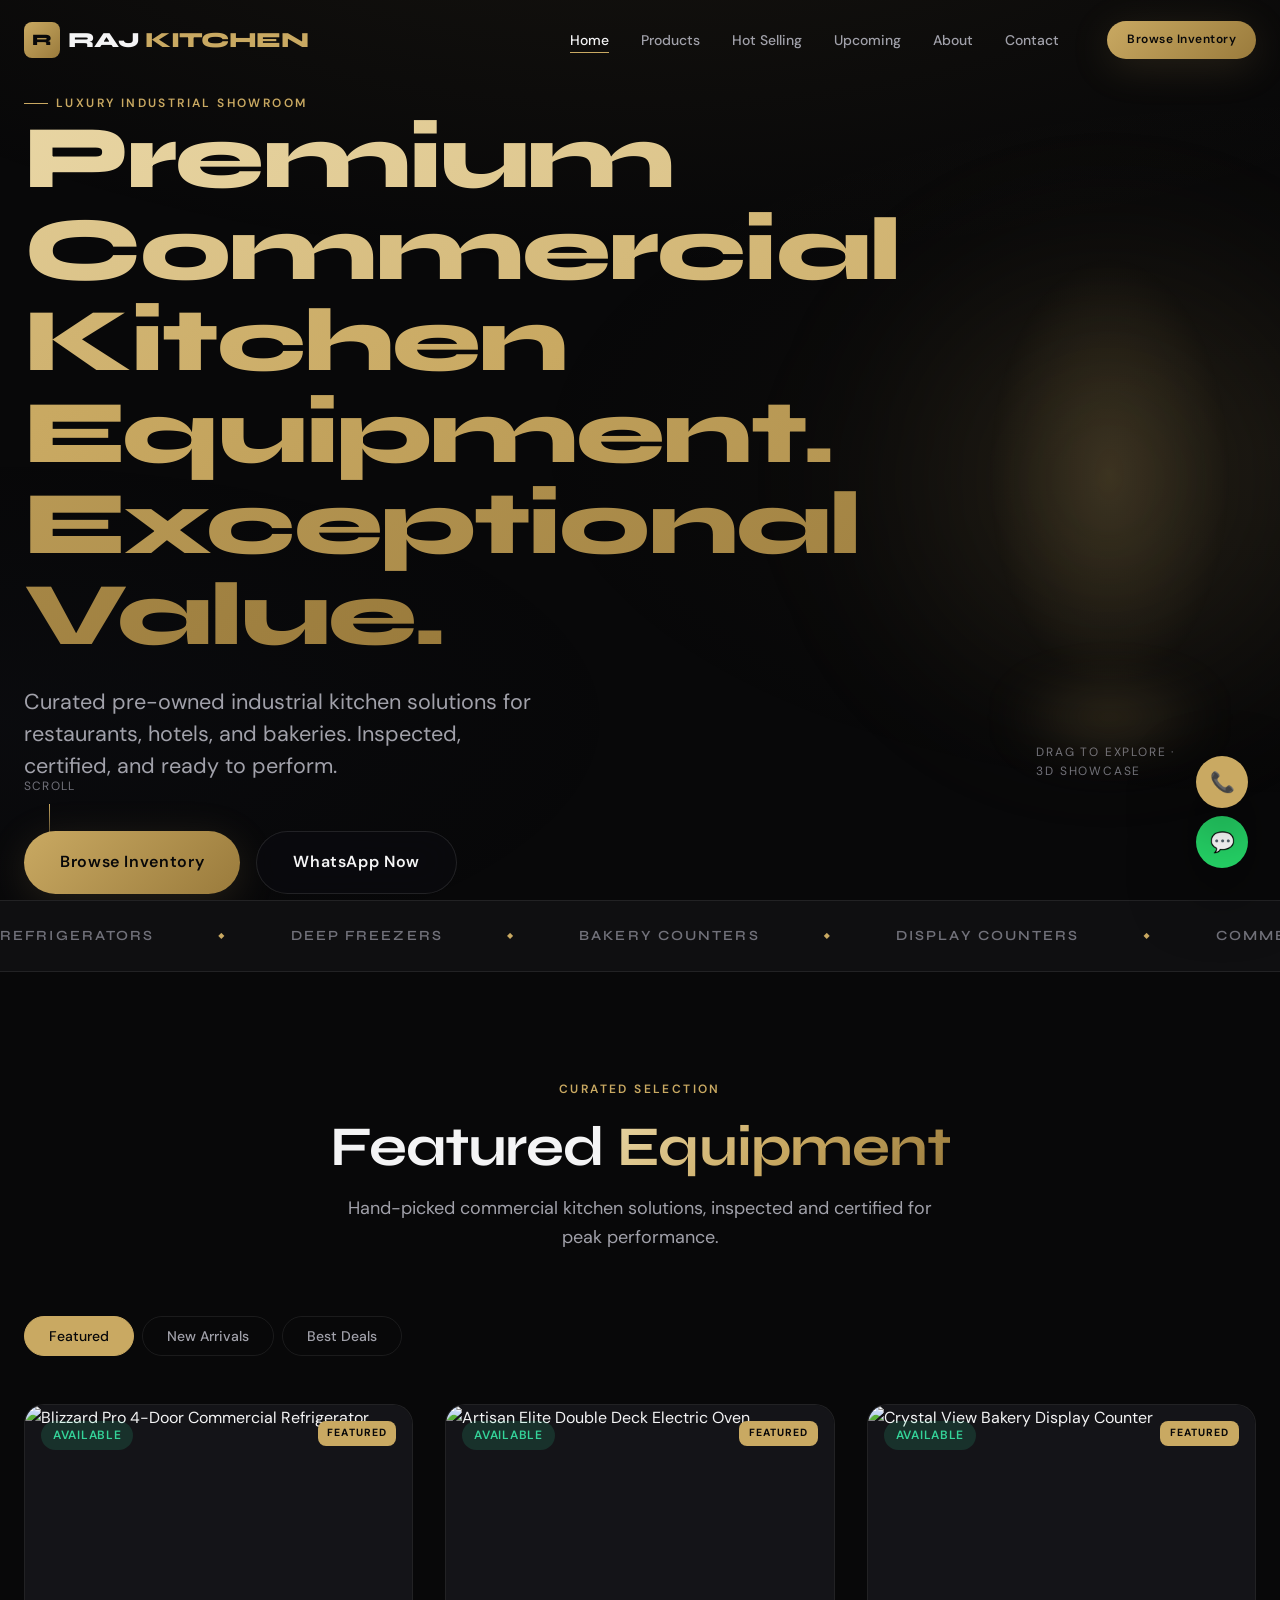
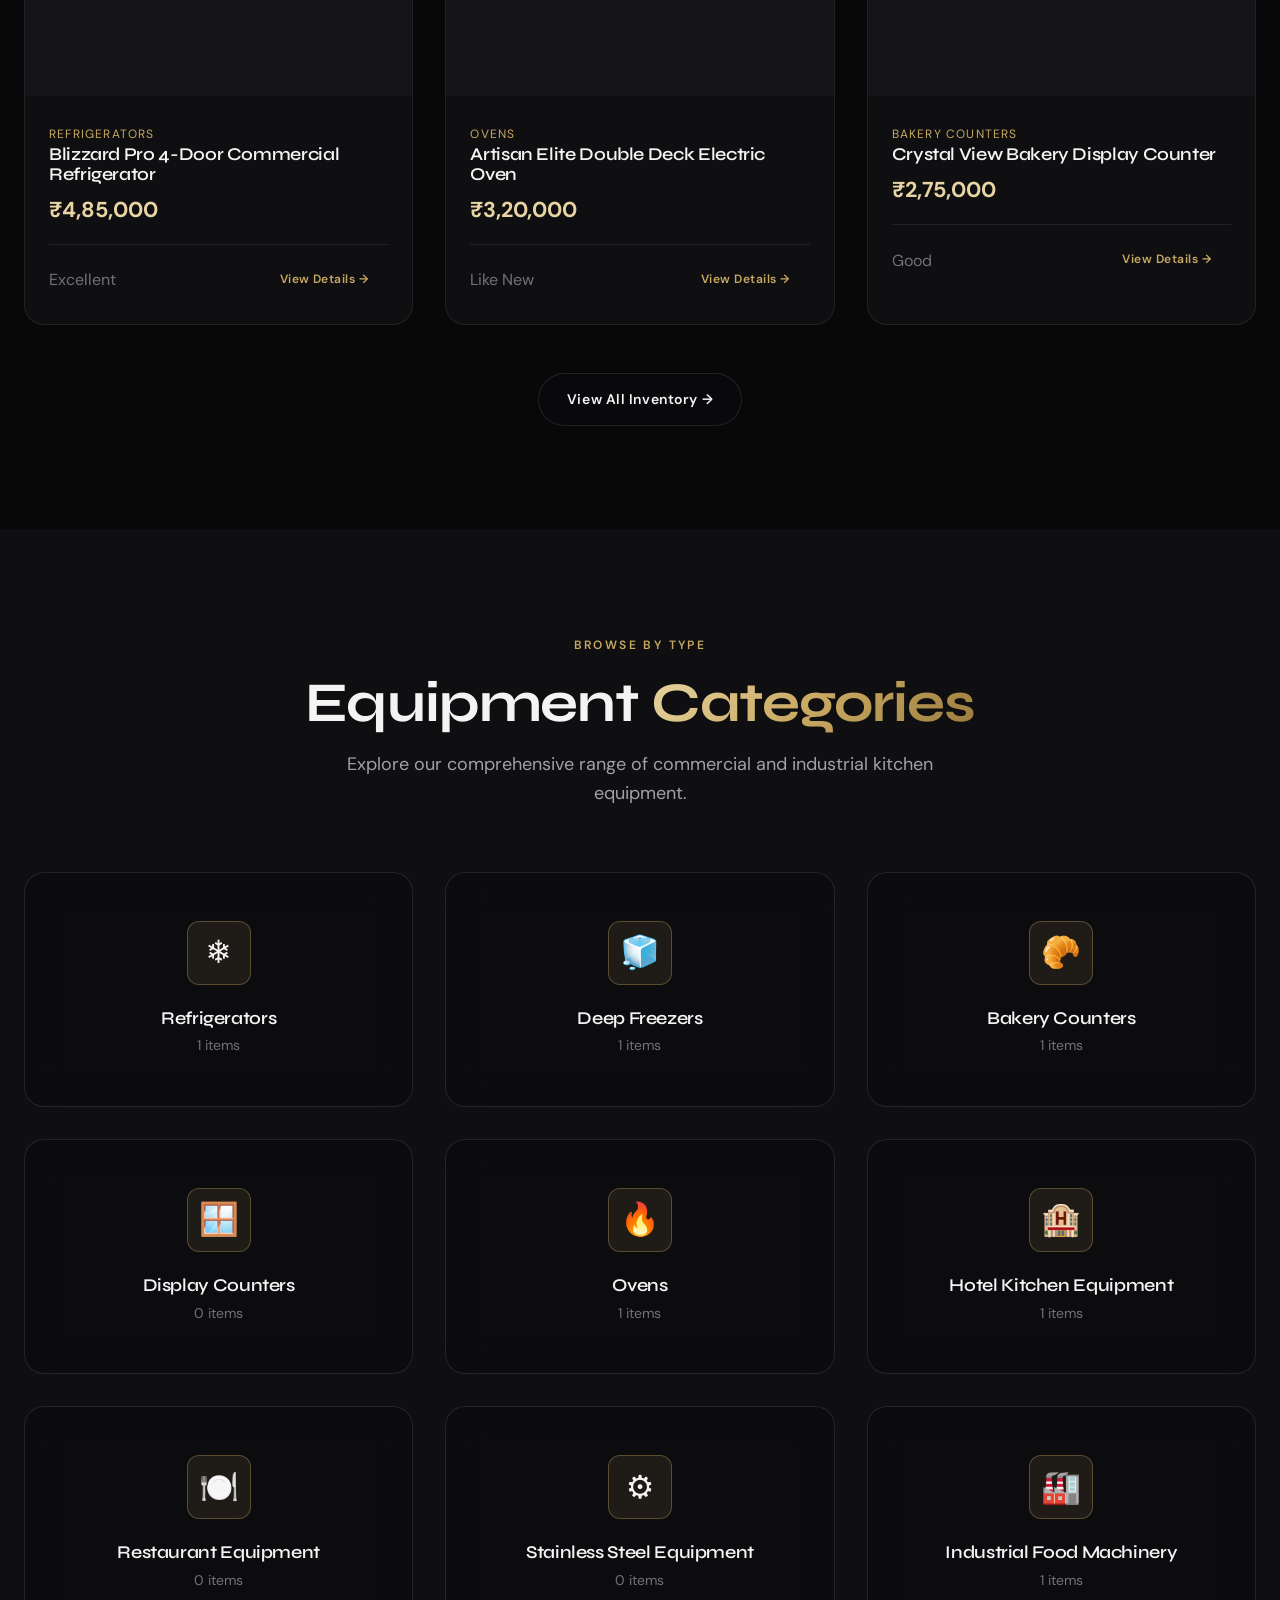
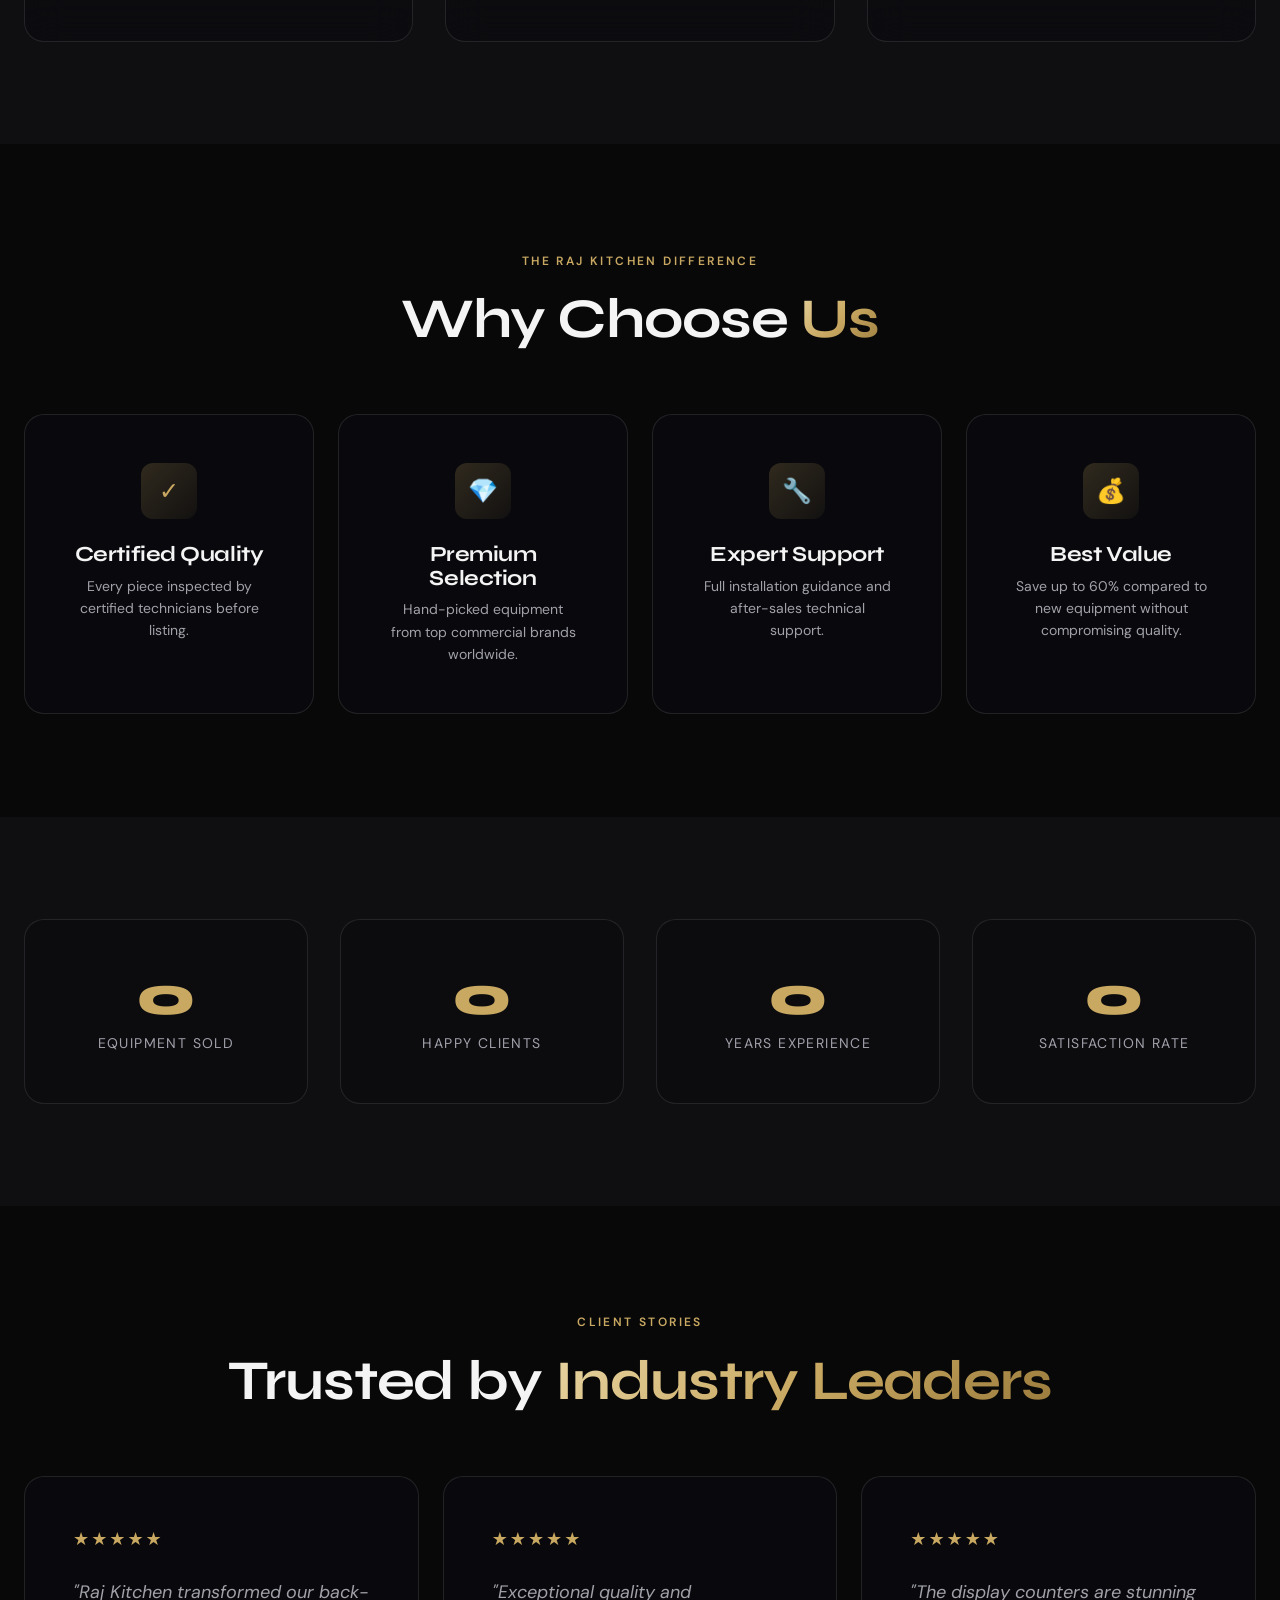
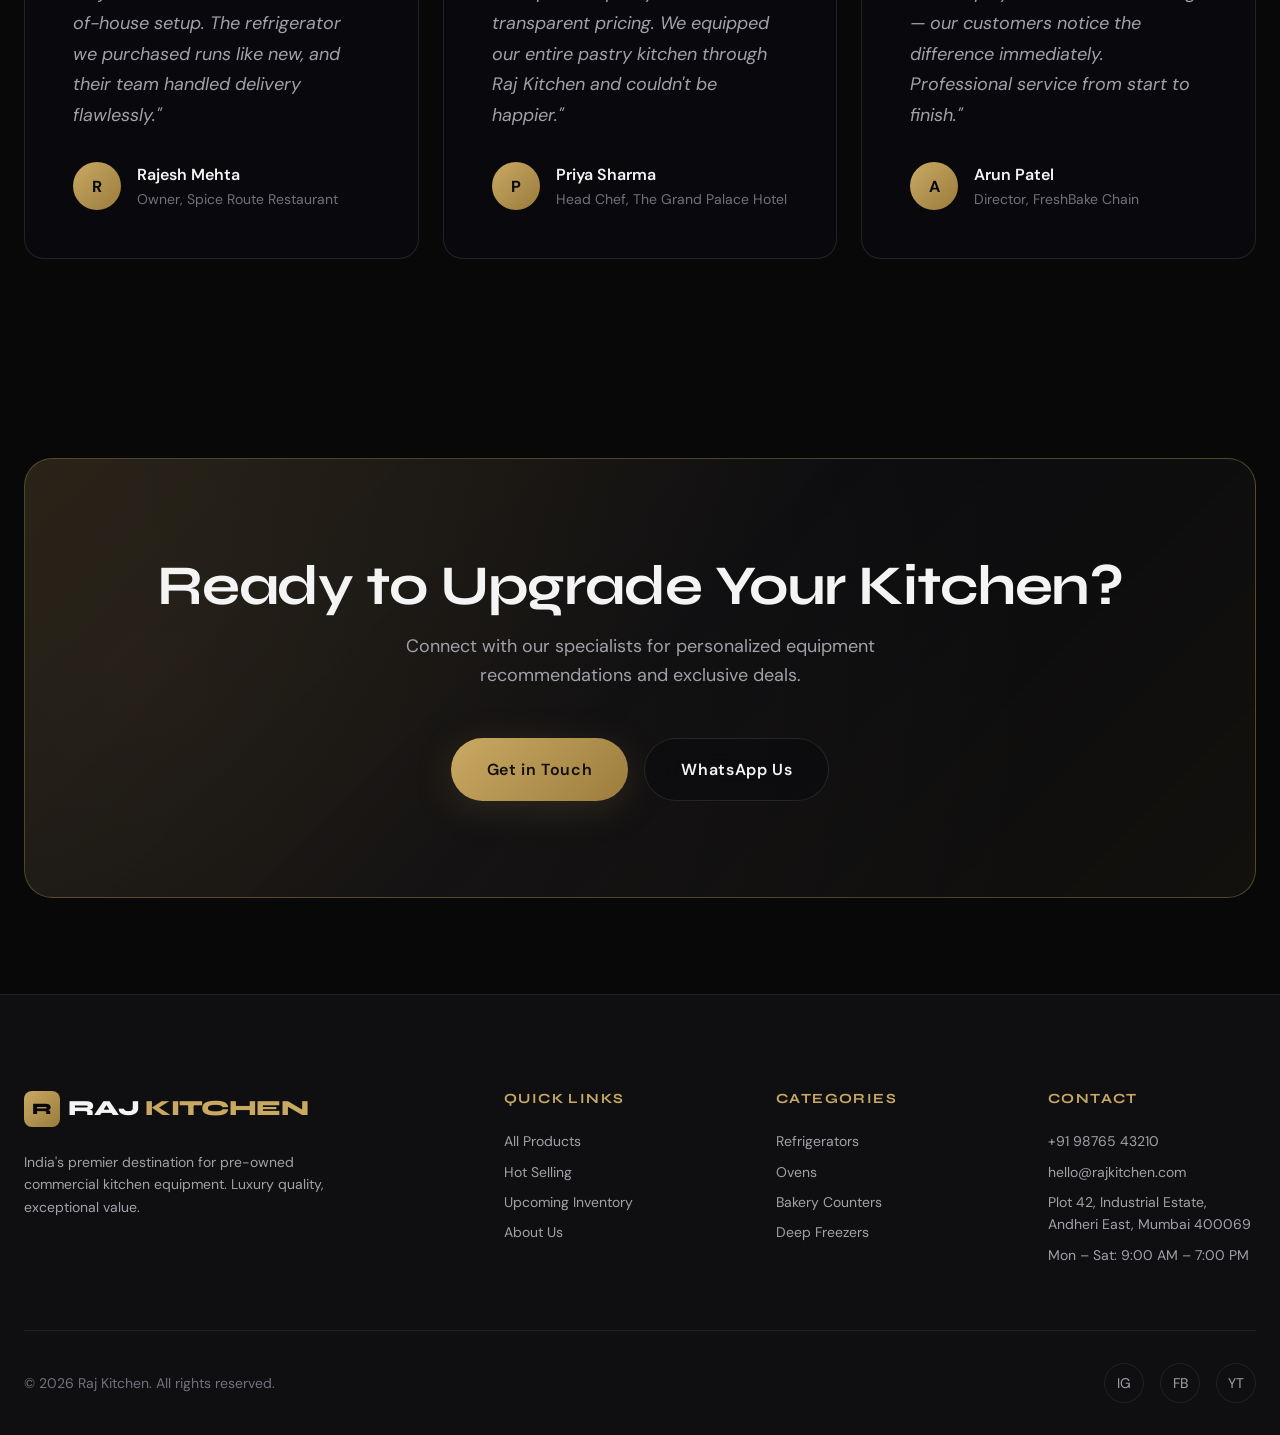
==== index.html @ 54e44d34 "Initial commit: Raj Kitchen premium commercial equipment website" ====
<!DOCTYPE html>
<html lang="en">
<head>
  <meta charset="UTF-8">
  <meta name="viewport" content="width=device-width, initial-scale=1.0">
  <meta name="description" content="Raj Kitchen — Premium pre-owned commercial kitchen equipment. Refrigerators, ovens, bakery counters, and industrial food machinery.">
  <meta name="keywords" content="commercial kitchen equipment, used restaurant equipment, industrial refrigerators, bakery counters">
  <meta name="theme-color" content="#080809">
  <title>Raj Kitchen | Premium Commercial Kitchen Equipment</title>
  <link rel="stylesheet" href="css/main.css">
  <link rel="stylesheet" href="css/components.css">
  <link rel="stylesheet" href="https://cdn.jsdelivr.net/npm/aos@2.3.4/dist/aos.css">
  <link rel="stylesheet" href="https://cdn.jsdelivr.net/npm/swiper@11/swiper-bundle.min.css">
  <link rel="preconnect" href="https://fonts.googleapis.com">
  <link rel="preconnect" href="https://fonts.gstatic.com" crossorigin>
</head>
<body data-page="home">

  <div class="page-loader" id="page-loader"><div class="loader-ring"></div></div>

  <div id="site-nav"></div>

  <!-- Hero -->
  <section class="hero">
    <div class="hero__bg-glow parallax-layer" data-speed="0.1"></div>
    <div class="container hero__grid">
      <div class="hero__content">
        <span class="eyebrow">Luxury Industrial Showroom</span>
        <h1 class="hero__title">
          <span class="text-gradient" id="hero-title">Premium Commercial Kitchen Equipment. Exceptional Value.</span>
        </h1>
        <p class="hero__subtitle" id="hero-subtitle">Curated pre-owned industrial kitchen solutions for restaurants, hotels, and bakeries.</p>
        <div class="btn-group">
          <a href="products.html" class="btn btn--primary btn--lg">Browse Inventory</a>
          <a href="#" class="btn btn--secondary btn--lg" id="hero-whatsapp" target="_blank" rel="noopener">WhatsApp Now</a>
        </div>
      </div>
      <div class="hero__canvas-wrap">
        <canvas id="hero-canvas" aria-label="Interactive 3D commercial kitchen equipment showcase"></canvas>
        <span class="hero__canvas-label">Drag to explore · 3D Showcase</span>
      </div>
    </div>
    <div class="hero__scroll-hint">
      <span>Scroll</span>
      <div class="hero__scroll-line"></div>
    </div>
  </section>

  <!-- Marquee -->
  <div class="marquee" aria-hidden="true">
    <div class="marquee__track">
      <span class="marquee__item">Refrigerators</span>
      <span class="marquee__item">Deep Freezers</span>
      <span class="marquee__item">Bakery Counters</span>
      <span class="marquee__item">Display Counters</span>
      <span class="marquee__item">Commercial Ovens</span>
      <span class="marquee__item">Hotel Kitchen Equipment</span>
      <span class="marquee__item">Industrial Food Machinery</span>
      <span class="marquee__item">Stainless Steel</span>
    </div>
  </div>

  <!-- Featured Products -->
  <section class="section" id="featured">
    <div class="container">
      <div class="section-header section-header--center" data-aos="fade-up">
        <span class="eyebrow">Curated Selection</span>
        <h2 class="section-title">Featured <span class="text-gradient">Equipment</span></h2>
        <p class="section-subtitle">Hand-picked commercial kitchen solutions, inspected and certified for peak performance.</p>
      </div>
      <div class="feature-tabs" data-aos="fade-up">
        <button class="feature-tab active" data-tab="featured">Featured</button>
        <button class="feature-tab" data-tab="newArrivals">New Arrivals</button>
        <button class="feature-tab" data-tab="bestDeals">Best Deals</button>
      </div>
      <div class="grid-3" id="featured-grid"></div>
      <div style="text-align:center;margin-top:3rem" data-aos="fade-up">
        <a href="products.html" class="btn btn--secondary">View All Inventory →</a>
      </div>
    </div>
  </section>

  <!-- Categories -->
  <section class="section section--dark">
    <div class="container">
      <div class="section-header section-header--center" data-aos="fade-up">
        <span class="eyebrow">Browse by Type</span>
        <h2 class="section-title">Equipment <span class="text-gradient">Categories</span></h2>
        <p class="section-subtitle">Explore our comprehensive range of commercial and industrial kitchen equipment.</p>
      </div>
      <div class="grid-3" id="categories-grid"></div>
    </div>
  </section>

  <!-- Why Choose Us -->
  <section class="section">
    <div class="container">
      <div class="section-header section-header--center" data-aos="fade-up">
        <span class="eyebrow">The Raj Kitchen Difference</span>
        <h2 class="section-title">Why Choose <span class="text-gradient">Us</span></h2>
      </div>
      <div class="grid-4" id="why-grid"></div>
    </div>
  </section>

  <!-- Statistics -->
  <section class="section section--dark">
    <div class="container">
      <div class="stats-grid" id="stats-grid"></div>
    </div>
  </section>

  <!-- Testimonials -->
  <section class="section">
    <div class="container">
      <div class="section-header section-header--center" data-aos="fade-up">
        <span class="eyebrow">Client Stories</span>
        <h2 class="section-title">Trusted by <span class="text-gradient">Industry Leaders</span></h2>
      </div>
      <div class="swiper testimonials-swiper" data-aos="fade-up">
        <div class="swiper-wrapper" id="testimonials-wrapper"></div>
        <div class="swiper-pagination" style="margin-top:2rem;position:relative"></div>
      </div>
    </div>
  </section>

  <!-- CTA -->
  <section class="cta-section">
    <div class="container">
      <div class="cta-section__inner" data-aos="zoom-in">
        <h2 class="cta-section__title" id="cta-title">Ready to Upgrade Your Kitchen?</h2>
        <p class="cta-section__text" id="cta-text">Connect with our specialists for personalized equipment recommendations.</p>
        <div class="btn-group" style="justify-content:center">
          <a href="contact.html" class="btn btn--primary btn--lg">Get in Touch</a>
          <a href="#" class="btn btn--secondary btn--lg" id="cta-whatsapp" target="_blank" rel="noopener">WhatsApp Us</a>
        </div>
      </div>
    </div>
  </section>

  <div id="site-footer"></div>

  <!-- Scripts -->
  <script src="https://cdnjs.cloudflare.com/ajax/libs/three.js/r128/three.min.js" defer></script>
  <script src="https://cdn.jsdelivr.net/npm/gsap@3.12.5/dist/gsap.min.js" defer></script>
  <script src="https://cdn.jsdelivr.net/npm/gsap@3.12.5/dist/ScrollTrigger.min.js" defer></script>
  <script src="https://cdn.jsdelivr.net/npm/aos@2.3.4/dist/aos.js" defer></script>
  <script src="https://cdn.jsdelivr.net/npm/swiper@11/swiper-bundle.min.js" defer></script>
  <script src="https://www.gstatic.com/firebasejs/8.10.1/firebase-app.js" defer></script>
  <script src="https://www.gstatic.com/firebasejs/8.10.1/firebase-auth.js" defer></script>
  <script src="https://www.gstatic.com/firebasejs/8.10.1/firebase-firestore.js" defer></script>
  <script src="https://www.gstatic.com/firebasejs/8.10.1/firebase-storage.js" defer></script>
  <script src="js/firebase-config.js" defer></script>
  <script src="js/firebase-service.js" defer></script>
  <script src="js/components/navigation.js" defer></script>
  <script src="js/components/footer.js" defer></script>
  <script src="js/components/floating-buttons.js" defer></script>
  <script src="js/components/product-card.js" defer></script>
  <script src="js/hero-3d.js" defer></script>
  <script src="js/animations.js" defer></script>
  <script src="js/main.js" defer></script>
</body>
</html>
---- css/main.css ----
@import url('https://fonts.googleapis.com/css2?family=DM+Sans:ital,opsz,wght@0,9..40,300;0,9..40,400;0,9..40,500;0,9..40,600;1,9..40,400&family=Syne:wght@400;500;600;700;800&display=swap');
@import 'variables.css';

*, *::before, *::after {
  box-sizing: border-box;
  margin: 0;
  padding: 0;
}

html {
  scroll-behavior: smooth;
  -webkit-font-smoothing: antialiased;
  -moz-osx-font-smoothing: grayscale;
}

body {
  font-family: var(--font-body);
  font-size: var(--text-base);
  line-height: 1.6;
  color: var(--color-text);
  background: var(--color-bg);
  overflow-x: hidden;
}

body::before {
  content: '';
  position: fixed;
  inset: 0;
  background:
    radial-gradient(ellipse 80% 50% at 50% -20%, rgba(201, 169, 98, 0.08), transparent),
    radial-gradient(ellipse 60% 40% at 100% 50%, rgba(201, 169, 98, 0.04), transparent),
    radial-gradient(ellipse 50% 30% at 0% 80%, rgba(100, 120, 180, 0.03), transparent);
  pointer-events: none;
  z-index: 0;
}

img, video {
  max-width: 100%;
  height: auto;
  display: block;
}

a {
  color: inherit;
  text-decoration: none;
}

button {
  font-family: inherit;
  cursor: pointer;
  border: none;
  background: none;
}

ul, ol {
  list-style: none;
}

.container {
  width: 100%;
  max-width: var(--container-max);
  margin: 0 auto;
  padding: 0 var(--space-lg);
}

.container--narrow {
  max-width: var(--container-narrow);
}

/* Typography */
h1, h2, h3, h4, h5, h6 {
  font-family: var(--font-display);
  font-weight: 700;
  line-height: 1.1;
  letter-spacing: -0.02em;
}

.text-gradient {
  background: linear-gradient(135deg, var(--color-gold-light) 0%, var(--color-gold) 50%, var(--color-gold-dark) 100%);
  -webkit-background-clip: text;
  -webkit-text-fill-color: transparent;
  background-clip: text;
}

.text-muted { color: var(--color-text-muted); }
.text-dim { color: var(--color-text-dim); }
.text-gold { color: var(--color-gold); }

.eyebrow {
  display: inline-flex;
  align-items: center;
  gap: var(--space-sm);
  font-size: var(--text-xs);
  font-weight: 600;
  letter-spacing: 0.2em;
  text-transform: uppercase;
  color: var(--color-gold);
}

.eyebrow::before {
  content: '';
  width: 24px;
  height: 1px;
  background: var(--color-gold);
}

.section-header {
  margin-bottom: var(--space-3xl);
}

.section-header--center {
  text-align: center;
}

.section-header--center .eyebrow::before {
  display: none;
}

.section-title {
  font-size: var(--text-4xl);
  margin-top: var(--space-md);
}

.section-subtitle {
  font-size: var(--text-lg);
  color: var(--color-text-muted);
  margin-top: var(--space-md);
  max-width: 600px;
}

.section-header--center .section-subtitle {
  margin-left: auto;
  margin-right: auto;
}

/* Sections */
.section {
  position: relative;
  padding: var(--space-section) 0;
  z-index: 1;
}

.section--dark {
  background: var(--color-bg-elevated);
}

/* Buttons */
.btn {
  display: inline-flex;
  align-items: center;
  justify-content: center;
  gap: var(--space-sm);
  padding: 0.9rem 1.75rem;
  font-size: var(--text-sm);
  font-weight: 600;
  letter-spacing: 0.04em;
  border-radius: var(--radius-full);
  transition: all var(--duration-normal) var(--ease-out-expo);
  white-space: nowrap;
}

.btn--primary {
  background: linear-gradient(135deg, var(--color-gold) 0%, var(--color-gold-dark) 100%);
  color: var(--color-bg);
  box-shadow: var(--shadow-gold);
}

.btn--primary:hover {
  transform: translateY(-2px);
  box-shadow: 0 12px 48px rgba(201, 169, 98, 0.35);
}

.btn--secondary {
  background: var(--glass-bg);
  color: var(--color-text);
  border: 1px solid var(--glass-border);
  backdrop-filter: var(--glass-blur);
  -webkit-backdrop-filter: var(--glass-blur);
}

.btn--secondary:hover {
  border-color: var(--color-border-gold);
  background: rgba(201, 169, 98, 0.08);
}

.btn--ghost {
  color: var(--color-gold);
  padding: 0.5rem 0;
  border-bottom: 1px solid transparent;
  border-radius: 0;
}

.btn--ghost:hover {
  border-bottom-color: var(--color-gold);
}

.btn--sm {
  padding: 0.6rem 1.25rem;
  font-size: var(--text-xs);
}

.btn--lg {
  padding: 1.1rem 2.25rem;
  font-size: var(--text-base);
}

.btn-group {
  display: flex;
  flex-wrap: wrap;
  gap: var(--space-md);
}

/* Glass card */
.glass-card {
  background: var(--glass-bg);
  border: 1px solid var(--glass-border);
  border-radius: var(--radius-lg);
  backdrop-filter: var(--glass-blur);
  -webkit-backdrop-filter: var(--glass-blur);
  box-shadow: var(--shadow-md);
}

/* Status badges */
.badge {
  display: inline-flex;
  align-items: center;
  gap: 0.35rem;
  padding: 0.3rem 0.75rem;
  font-size: var(--text-xs);
  font-weight: 600;
  letter-spacing: 0.06em;
  text-transform: uppercase;
  border-radius: var(--radius-full);
}

.badge--available { background: rgba(52, 211, 153, 0.15); color: var(--color-success); }
.badge--reserved { background: rgba(251, 191, 36, 0.15); color: var(--color-warning); }
.badge--sold { background: rgba(248, 113, 113, 0.15); color: var(--color-danger); }
.badge--incoming { background: rgba(96, 165, 250, 0.15); color: var(--color-info); }

/* Loading */
.skeleton {
  background: linear-gradient(90deg, var(--color-surface) 25%, rgba(255,255,255,0.05) 50%, var(--color-surface) 75%);
  background-size: 200% 100%;
  animation: shimmer 1.5s infinite;
  border-radius: var(--radius-md);
}

@keyframes shimmer {
  0% { background-position: 200% 0; }
  100% { background-position: -200% 0; }
}

.page-loader {
  position: fixed;
  inset: 0;
  z-index: 9999;
  display: flex;
  align-items: center;
  justify-content: center;
  background: var(--color-bg);
  transition: opacity 0.5s, visibility 0.5s;
}

.page-loader.hidden {
  opacity: 0;
  visibility: hidden;
  pointer-events: none;
}

.loader-ring {
  width: 48px;
  height: 48px;
  border: 2px solid var(--color-border);
  border-top-color: var(--color-gold);
  border-radius: 50%;
  animation: spin 0.8s linear infinite;
}

@keyframes spin {
  to { transform: rotate(360deg); }
}

/* Utility */
.sr-only {
  position: absolute;
  width: 1px;
  height: 1px;
  padding: 0;
  margin: -1px;
  overflow: hidden;
  clip: rect(0, 0, 0, 0);
  border: 0;
}

.hidden { display: none !important; }

.grid-2 {
  display: grid;
  grid-template-columns: repeat(2, 1fr);
  gap: var(--space-xl);
}

.grid-3 {
  display: grid;
  grid-template-columns: repeat(3, 1fr);
  gap: var(--space-xl);
}

.grid-4 {
  display: grid;
  grid-template-columns: repeat(4, 1fr);
  gap: var(--space-lg);
}

@media (max-width: 1024px) {
  .grid-4 { grid-template-columns: repeat(2, 1fr); }
  .grid-3 { grid-template-columns: repeat(2, 1fr); }
}

@media (max-width: 640px) {
  .grid-2, .grid-3, .grid-4 { grid-template-columns: 1fr; }
  :root { --header-height: 68px; }
}
---- css/components.css ----
/* ========== HEADER ========== */
.header {
  position: fixed;
  top: 0;
  left: 0;
  right: 0;
  z-index: 1000;
  height: var(--header-height);
  transition: all var(--duration-normal) var(--ease-out-expo);
}

.header.scrolled {
  background: rgba(8, 8, 9, 0.85);
  backdrop-filter: blur(20px);
  -webkit-backdrop-filter: blur(20px);
  border-bottom: 1px solid var(--color-border);
}

.header__inner {
  display: flex;
  align-items: center;
  justify-content: space-between;
  height: 100%;
}

.logo {
  display: flex;
  align-items: center;
  gap: var(--space-sm);
  font-family: var(--font-display);
  font-size: var(--text-xl);
  font-weight: 800;
  letter-spacing: -0.03em;
}

.logo__icon {
  width: 36px;
  height: 36px;
  display: flex;
  align-items: center;
  justify-content: center;
  background: linear-gradient(135deg, var(--color-gold), var(--color-gold-dark));
  border-radius: var(--radius-sm);
  color: var(--color-bg);
  font-size: 1rem;
  font-weight: 800;
}

.nav {
  display: flex;
  align-items: center;
  gap: var(--space-2xl);
}

.nav__list {
  display: flex;
  align-items: center;
  gap: var(--space-xl);
}

.nav__link {
  font-size: var(--text-sm);
  font-weight: 500;
  color: var(--color-text-muted);
  transition: color var(--duration-fast);
  position: relative;
}

.nav__link::after {
  content: '';
  position: absolute;
  bottom: -4px;
  left: 0;
  width: 0;
  height: 1px;
  background: var(--color-gold);
  transition: width var(--duration-normal) var(--ease-out-expo);
}

.nav__link:hover,
.nav__link.active {
  color: var(--color-text);
}

.nav__link:hover::after,
.nav__link.active::after {
  width: 100%;
}

.nav__toggle {
  display: none;
  flex-direction: column;
  gap: 5px;
  padding: var(--space-sm);
}

.nav__toggle span {
  display: block;
  width: 24px;
  height: 2px;
  background: var(--color-text);
  transition: all var(--duration-fast);
  transform-origin: center;
}

.nav__toggle.active span:nth-child(1) { transform: translateY(7px) rotate(45deg); }
.nav__toggle.active span:nth-child(2) { opacity: 0; }
.nav__toggle.active span:nth-child(3) { transform: translateY(-7px) rotate(-45deg); }

@media (max-width: 900px) {
  .nav__toggle { display: flex; }

  .nav__list {
    position: fixed;
    top: var(--header-height);
    left: 0;
    right: 0;
    bottom: 0;
    flex-direction: column;
    justify-content: center;
    gap: var(--space-2xl);
    background: rgba(8, 8, 9, 0.97);
    backdrop-filter: blur(24px);
    transform: translateX(100%);
    transition: transform var(--duration-slow) var(--ease-out-expo);
  }

  .nav__list.open { transform: translateX(0); }

  .nav__link { font-size: var(--text-2xl); font-family: var(--font-display); }
}

/* ========== HERO ========== */
.hero {
  position: relative;
  min-height: 100vh;
  display: flex;
  align-items: center;
  padding-top: var(--header-height);
  overflow: hidden;
}

.hero__bg-glow {
  position: absolute;
  width: 600px;
  height: 600px;
  border-radius: 50%;
  background: radial-gradient(circle, rgba(201, 169, 98, 0.12) 0%, transparent 70%);
  top: 20%;
  right: -10%;
  pointer-events: none;
  filter: blur(60px);
}

.hero__grid {
  display: grid;
  grid-template-columns: 1fr 1fr;
  gap: var(--space-3xl);
  align-items: center;
  min-height: calc(100vh - var(--header-height));
}

.hero__content {
  position: relative;
  z-index: 2;
}

.hero__title {
  font-size: var(--text-hero);
  font-weight: 800;
  line-height: 1.02;
  margin-bottom: var(--space-lg);
}

.hero__subtitle {
  font-size: var(--text-xl);
  color: var(--color-text-muted);
  max-width: 520px;
  margin-bottom: var(--space-2xl);
  line-height: 1.5;
}

.hero__canvas-wrap {
  position: relative;
  height: 70vh;
  min-height: 420px;
  max-height: 720px;
  perspective: 1200px;
}

.hero__canvas-wrap::before {
  content: '';
  position: absolute;
  inset: 10% 5% 15%;
  background: radial-gradient(ellipse at center, rgba(201, 169, 98, 0.18) 0%, transparent 65%);
  pointer-events: none;
  z-index: 0;
  animation: heroGlowPulse 4s ease-in-out infinite;
}

.hero__canvas-wrap::after {
  content: '';
  position: absolute;
  bottom: 8%;
  left: 50%;
  transform: translateX(-50%);
  width: 70%;
  height: 12%;
  background: radial-gradient(ellipse, rgba(201, 169, 98, 0.25) 0%, transparent 70%);
  filter: blur(24px);
  pointer-events: none;
  z-index: 0;
}

@keyframes heroGlowPulse {
  0%, 100% { opacity: 0.6; transform: scale(1); }
  50% { opacity: 1; transform: scale(1.05); }
}

#hero-canvas {
  position: relative;
  z-index: 1;
  width: 100%;
  height: 100%;
  cursor: grab;
  display: block;
  touch-action: none;
}

#hero-canvas:active { cursor: grabbing; }

.hero__canvas-label {
  position: absolute;
  bottom: var(--space-lg);
  left: 50%;
  transform: translateX(-50%);
  font-size: var(--text-xs);
  letter-spacing: 0.15em;
  text-transform: uppercase;
  color: var(--color-text-dim);
}

.hero__scroll-hint {
  position: absolute;
  bottom: var(--space-2xl);
  left: var(--space-lg);
  display: flex;
  flex-direction: column;
  align-items: center;
  gap: var(--space-sm);
  color: var(--color-text-dim);
  font-size: var(--text-xs);
  letter-spacing: 0.1em;
  text-transform: uppercase;
}

.hero__scroll-line {
  width: 1px;
  height: 48px;
  background: linear-gradient(to bottom, var(--color-gold), transparent);
  animation: scrollPulse 2s ease-in-out infinite;
}

@keyframes scrollPulse {
  0%, 100% { opacity: 0.3; transform: scaleY(0.6); }
  50% { opacity: 1; transform: scaleY(1); }
}

@media (max-width: 900px) {
  .hero__grid {
    grid-template-columns: 1fr;
    text-align: center;
    padding-bottom: var(--space-3xl);
  }

  .hero__subtitle { margin-left: auto; margin-right: auto; }
  .btn-group { justify-content: center; }
  .hero__canvas-wrap { height: 50vh; order: -1; }
  .hero__scroll-hint { display: none; }
}

/* ========== PRODUCT CARDS ========== */
.product-card {
  position: relative;
  border-radius: var(--radius-lg);
  overflow: hidden;
  background: var(--color-bg-card);
  border: 1px solid var(--color-border);
  transition: all var(--duration-normal) var(--ease-out-expo);
  transform-style: preserve-3d;
  perspective: 1000px;
}

.product-card:hover {
  border-color: var(--color-border-gold);
  box-shadow: var(--shadow-gold);
  transform: translateY(-8px);
}

.product-card__image-wrap {
  position: relative;
  aspect-ratio: 4/3;
  overflow: hidden;
  background: var(--color-surface);
}

.product-card__image {
  width: 100%;
  height: 100%;
  object-fit: cover;
  transition: transform var(--duration-slow) var(--ease-out-expo);
}

.product-card:hover .product-card__image {
  transform: scale(1.06);
}

.product-card__badge {
  position: absolute;
  top: var(--space-md);
  left: var(--space-md);
  z-index: 2;
}

.product-card__featured {
  position: absolute;
  top: var(--space-md);
  right: var(--space-md);
  padding: 0.25rem 0.6rem;
  background: var(--color-gold);
  color: var(--color-bg);
  font-size: 0.65rem;
  font-weight: 700;
  letter-spacing: 0.1em;
  text-transform: uppercase;
  border-radius: var(--radius-sm);
}

.product-card__body {
  padding: var(--space-lg);
}

.product-card__category {
  font-size: var(--text-xs);
  color: var(--color-gold);
  text-transform: uppercase;
  letter-spacing: 0.1em;
  margin-bottom: var(--space-xs);
}

.product-card__name {
  font-family: var(--font-display);
  font-size: var(--text-lg);
  font-weight: 600;
  margin-bottom: var(--space-sm);
  display: -webkit-box;
  -webkit-line-clamp: 2;
  -webkit-box-orient: vertical;
  overflow: hidden;
}

.product-card__price {
  font-size: var(--text-xl);
  font-weight: 700;
  color: var(--color-gold-light);
  margin-bottom: var(--space-md);
}

.product-card__footer {
  display: flex;
  align-items: center;
  justify-content: space-between;
  padding-top: var(--space-md);
  border-top: 1px solid var(--color-border);
}

/* ========== CATEGORY CARDS ========== */
.category-card {
  position: relative;
  padding: var(--space-2xl) var(--space-xl);
  border-radius: var(--radius-lg);
  background: var(--glass-bg);
  border: 1px solid var(--glass-border);
  backdrop-filter: var(--glass-blur);
  text-align: center;
  transition: all var(--duration-normal) var(--ease-out-expo);
  transform-style: preserve-3d;
  cursor: pointer;
  overflow: hidden;
}

.category-card::before {
  content: '';
  position: absolute;
  inset: 0;
  background: linear-gradient(135deg, rgba(201, 169, 98, 0.08), transparent);
  opacity: 0;
  transition: opacity var(--duration-normal);
}

.category-card:hover::before { opacity: 1; }

.category-card:hover {
  border-color: var(--color-border-gold);
  box-shadow: var(--shadow-gold);
}

.category-card__icon {
  width: 64px;
  height: 64px;
  margin: 0 auto var(--space-lg);
  display: flex;
  align-items: center;
  justify-content: center;
  font-size: 2rem;
  background: rgba(201, 169, 98, 0.1);
  border-radius: var(--radius-md);
  border: 1px solid var(--color-border-gold);
}

.category-card__name {
  font-family: var(--font-display);
  font-size: var(--text-lg);
  font-weight: 600;
  margin-bottom: var(--space-xs);
}

.category-card__count {
  font-size: var(--text-sm);
  color: var(--color-text-dim);
}

/* ========== FEATURE TABS ========== */
.feature-tabs {
  display: flex;
  gap: var(--space-sm);
  margin-bottom: var(--space-2xl);
  flex-wrap: wrap;
}

.feature-tab {
  padding: 0.65rem 1.5rem;
  font-size: var(--text-sm);
  font-weight: 500;
  color: var(--color-text-muted);
  border: 1px solid var(--color-border);
  border-radius: var(--radius-full);
  transition: all var(--duration-fast);
}

.feature-tab:hover,
.feature-tab.active {
  color: var(--color-bg);
  background: var(--color-gold);
  border-color: var(--color-gold);
}

/* ========== WHY CHOOSE US ========== */
.feature-card {
  padding: var(--space-2xl);
  border-radius: var(--radius-lg);
  background: var(--glass-bg);
  border: 1px solid var(--glass-border);
  text-align: center;
  transition: all var(--duration-normal) var(--ease-out-expo);
}

.feature-card:hover {
  transform: translateY(-6px);
  border-color: var(--color-border-gold);
  box-shadow: var(--shadow-gold);
}

.feature-card__icon {
  width: 56px;
  height: 56px;
  margin: 0 auto var(--space-lg);
  display: flex;
  align-items: center;
  justify-content: center;
  font-size: 1.5rem;
  background: linear-gradient(135deg, rgba(201, 169, 98, 0.2), rgba(201, 169, 98, 0.05));
  border-radius: var(--radius-md);
  color: var(--color-gold);
}

.feature-card__title {
  font-family: var(--font-display);
  font-size: var(--text-xl);
  margin-bottom: var(--space-sm);
}

.feature-card__text {
  color: var(--color-text-muted);
  font-size: var(--text-sm);
}

/* ========== STATS ========== */
.stats-grid {
  display: grid;
  grid-template-columns: repeat(4, 1fr);
  gap: var(--space-xl);
}

.stat-card {
  text-align: center;
  padding: var(--space-2xl);
  border-radius: var(--radius-lg);
  background: var(--glass-bg);
  border: 1px solid var(--glass-border);
}

.stat-card__number {
  font-family: var(--font-display);
  font-size: var(--text-4xl);
  font-weight: 800;
  color: var(--color-gold);
  line-height: 1;
  margin-bottom: var(--space-sm);
}

.stat-card__label {
  font-size: var(--text-sm);
  color: var(--color-text-muted);
  text-transform: uppercase;
  letter-spacing: 0.1em;
}

@media (max-width: 768px) {
  .stats-grid { grid-template-columns: repeat(2, 1fr); }
}

/* ========== TESTIMONIALS ========== */
.testimonial-card {
  padding: var(--space-2xl);
  border-radius: var(--radius-lg);
  background: var(--glass-bg);
  border: 1px solid var(--glass-border);
  height: 100%;
}

.testimonial-card__stars {
  color: var(--color-gold);
  font-size: var(--text-lg);
  margin-bottom: var(--space-lg);
  letter-spacing: 2px;
}

.testimonial-card__text {
  font-size: var(--text-lg);
  line-height: 1.7;
  color: var(--color-text-muted);
  margin-bottom: var(--space-xl);
  font-style: italic;
}

.testimonial-card__author {
  display: flex;
  align-items: center;
  gap: var(--space-md);
}

.testimonial-card__avatar {
  width: 48px;
  height: 48px;
  border-radius: 50%;
  background: linear-gradient(135deg, var(--color-gold), var(--color-gold-dark));
  display: flex;
  align-items: center;
  justify-content: center;
  font-weight: 700;
  color: var(--color-bg);
}

.testimonial-card__name {
  font-weight: 600;
}

.testimonial-card__role {
  font-size: var(--text-sm);
  color: var(--color-text-dim);
}

.swiper-pagination-bullet {
  background: var(--color-text-dim) !important;
  opacity: 0.5 !important;
}

.swiper-pagination-bullet-active {
  background: var(--color-gold) !important;
  opacity: 1 !important;
}

/* ========== CTA ========== */
.cta-section {
  position: relative;
  padding: var(--space-4xl) 0;
  overflow: hidden;
}

.cta-section__inner {
  position: relative;
  padding: var(--space-4xl);
  border-radius: var(--radius-xl);
  background: linear-gradient(135deg, rgba(201, 169, 98, 0.12) 0%, rgba(12, 12, 16, 0.9) 50%, rgba(201, 169, 98, 0.06) 100%);
  border: 1px solid var(--color-border-gold);
  text-align: center;
  overflow: hidden;
}

.cta-section__inner::before {
  content: '';
  position: absolute;
  top: -50%;
  left: -50%;
  width: 200%;
  height: 200%;
  background: radial-gradient(circle at 30% 50%, rgba(201, 169, 98, 0.08), transparent 50%);
  pointer-events: none;
}

.cta-section__title {
  font-size: var(--text-4xl);
  margin-bottom: var(--space-md);
  position: relative;
}

.cta-section__text {
  font-size: var(--text-lg);
  color: var(--color-text-muted);
  max-width: 560px;
  margin: 0 auto var(--space-2xl);
  position: relative;
}

/* ========== FOOTER ========== */
.footer {
  background: var(--color-bg-elevated);
  border-top: 1px solid var(--color-border);
  padding: var(--space-4xl) 0 var(--space-xl);
}

.footer__grid {
  display: grid;
  grid-template-columns: 2fr 1fr 1fr 1fr;
  gap: var(--space-3xl);
  margin-bottom: var(--space-3xl);
}

.footer__brand-text {
  color: var(--color-text-muted);
  margin-top: var(--space-lg);
  max-width: 320px;
  font-size: var(--text-sm);
}

.footer__heading {
  font-family: var(--font-display);
  font-size: var(--text-sm);
  font-weight: 700;
  text-transform: uppercase;
  letter-spacing: 0.1em;
  margin-bottom: var(--space-lg);
  color: var(--color-gold);
}

.footer__links {
  display: flex;
  flex-direction: column;
  gap: var(--space-sm);
}

.footer__link {
  font-size: var(--text-sm);
  color: var(--color-text-muted);
  transition: color var(--duration-fast);
}

.footer__link:hover { color: var(--color-text); }

.footer__bottom {
  display: flex;
  align-items: center;
  justify-content: space-between;
  padding-top: var(--space-xl);
  border-top: 1px solid var(--color-border);
  font-size: var(--text-sm);
  color: var(--color-text-dim);
}

.footer__socials {
  display: flex;
  gap: var(--space-md);
}

.footer__social {
  width: 40px;
  height: 40px;
  display: flex;
  align-items: center;
  justify-content: center;
  border-radius: 50%;
  border: 1px solid var(--color-border);
  color: var(--color-text-muted);
  transition: all var(--duration-fast);
}

.footer__social:hover {
  border-color: var(--color-gold);
  color: var(--color-gold);
}

@media (max-width: 900px) {
  .footer__grid { grid-template-columns: 1fr 1fr; }
  .footer__bottom { flex-direction: column; gap: var(--space-md); text-align: center; }
}

@media (max-width: 480px) {
  .footer__grid { grid-template-columns: 1fr; }
}

/* ========== FLOATING BUTTONS ========== */
.floating-actions {
  position: fixed;
  bottom: var(--space-xl);
  right: var(--space-xl);
  z-index: 900;
  display: flex;
  flex-direction: column-reverse;
  gap: var(--space-sm);
}

.floating-btn {
  width: 52px;
  height: 52px;
  border-radius: 50%;
  display: flex;
  align-items: center;
  justify-content: center;
  font-size: 1.25rem;
  color: #fff;
  box-shadow: var(--shadow-lg);
  transition: all var(--duration-normal) var(--ease-out-expo);
  position: relative;
}

.floating-btn:hover {
  transform: scale(1.1);
}

.floating-btn--whatsapp { background: #25d366; }
.floating-btn--call { background: var(--color-gold); color: var(--color-bg); }
.floating-btn--email { background: #4a90d9; }
.floating-btn--instagram { background: linear-gradient(45deg, #f09433, #e6683c, #dc2743, #cc2366, #bc1888); }
.floating-btn--facebook { background: #1877f2; }
.floating-btn--telegram { background: #0088cc; }
.floating-btn--youtube { background: #ff0000; }

.floating-btn__tooltip {
  position: absolute;
  right: calc(100% + 10px);
  white-space: nowrap;
  padding: 0.4rem 0.75rem;
  background: var(--color-surface);
  border: 1px solid var(--color-border);
  border-radius: var(--radius-sm);
  font-size: var(--text-xs);
  opacity: 0;
  pointer-events: none;
  transition: opacity var(--duration-fast);
}

.floating-btn:hover .floating-btn__tooltip { opacity: 1; }

/* ========== PAGE HERO (inner pages) ========== */
.page-hero {
  padding: calc(var(--header-height) + var(--space-4xl)) 0 var(--space-3xl);
  text-align: center;
  position: relative;
  overflow: hidden;
}

.page-hero::before {
  content: '';
  position: absolute;
  top: 0;
  left: 50%;
  transform: translateX(-50%);
  width: 800px;
  height: 400px;
  background: radial-gradient(ellipse, rgba(201, 169, 98, 0.1), transparent 70%);
  pointer-events: none;
}

.page-hero__title {
  font-size: var(--text-5xl);
  margin-top: var(--space-md);
  position: relative;
}

.page-hero__subtitle {
  font-size: var(--text-lg);
  color: var(--color-text-muted);
  margin-top: var(--space-md);
  max-width: 600px;
  margin-left: auto;
  margin-right: auto;
  position: relative;
}

/* ========== FILTERS ========== */
.filters-bar {
  display: flex;
  flex-wrap: wrap;
  gap: var(--space-md);
  margin-bottom: var(--space-2xl);
  padding: var(--space-lg);
  background: var(--glass-bg);
  border: 1px solid var(--glass-border);
  border-radius: var(--radius-lg);
  backdrop-filter: var(--glass-blur);
}

.filter-select,
.filter-input {
  padding: 0.65rem 1rem;
  background: var(--color-surface);
  border: 1px solid var(--color-border);
  border-radius: var(--radius-md);
  color: var(--color-text);
  font-size: var(--text-sm);
  min-width: 160px;
}

.filter-select:focus,
.filter-input:focus {
  outline: none;
  border-color: var(--color-gold);
}

/* ========== PRODUCT DETAIL ========== */
.product-detail {
  display: grid;
  grid-template-columns: 1fr 1fr;
  gap: var(--space-3xl);
  align-items: start;
}

.product-gallery__main {
  aspect-ratio: 4/3;
  border-radius: var(--radius-lg);
  overflow: hidden;
  background: var(--color-surface);
  margin-bottom: var(--space-md);
}

.product-gallery__main img {
  width: 100%;
  height: 100%;
  object-fit: cover;
}

.product-gallery__thumbs {
  display: flex;
  gap: var(--space-sm);
  overflow-x: auto;
}

.product-gallery__thumb {
  width: 80px;
  height: 60px;
  border-radius: var(--radius-sm);
  overflow: hidden;
  border: 2px solid transparent;
  cursor: pointer;
  flex-shrink: 0;
  opacity: 0.6;
  transition: all var(--duration-fast);
}

.product-gallery__thumb.active,
.product-gallery__thumb:hover {
  border-color: var(--color-gold);
  opacity: 1;
}

.product-gallery__thumb img {
  width: 100%;
  height: 100%;
  object-fit: cover;
}

.product-info__price {
  font-size: var(--text-3xl);
  font-weight: 800;
  color: var(--color-gold-light);
  margin: var(--space-lg) 0;
}

.product-info__specs {
  margin: var(--space-2xl) 0;
}

.product-info__specs h3 {
  font-size: var(--text-lg);
  margin-bottom: var(--space-md);
}

.spec-list {
  display: grid;
  gap: var(--space-sm);
}

.spec-item {
  display: flex;
  justify-content: space-between;
  padding: var(--space-sm) 0;
  border-bottom: 1px solid var(--color-border);
  font-size: var(--text-sm);
}

.spec-item__label { color: var(--color-text-dim); }
.spec-item__value { font-weight: 500; }

.contact-actions {
  display: flex;
  flex-wrap: wrap;
  gap: var(--space-md);
  margin-top: var(--space-xl);
}

@media (max-width: 900px) {
  .product-detail { grid-template-columns: 1fr; }
}

/* ========== CONTACT ========== */
.contact-grid {
  display: grid;
  grid-template-columns: 1fr 1.2fr;
  gap: var(--space-3xl);
}

.contact-info-card {
  padding: var(--space-2xl);
  border-radius: var(--radius-lg);
  background: var(--glass-bg);
  border: 1px solid var(--glass-border);
  margin-bottom: var(--space-lg);
}

.contact-info-card__icon {
  width: 48px;
  height: 48px;
  display: flex;
  align-items: center;
  justify-content: center;
  background: rgba(201, 169, 98, 0.1);
  border-radius: var(--radius-md);
  color: var(--color-gold);
  font-size: 1.25rem;
  margin-bottom: var(--space-md);
}

.contact-form {
  padding: var(--space-2xl);
  border-radius: var(--radius-lg);
  background: var(--glass-bg);
  border: 1px solid var(--glass-border);
}

.form-group {
  margin-bottom: var(--space-lg);
}

.form-label {
  display: block;
  font-size: var(--text-sm);
  font-weight: 500;
  margin-bottom: var(--space-sm);
  color: var(--color-text-muted);
}

.form-input,
.form-textarea,
.form-select {
  width: 100%;
  padding: 0.85rem 1rem;
  background: var(--color-surface);
  border: 1px solid var(--color-border);
  border-radius: var(--radius-md);
  color: var(--color-text);
  font-size: var(--text-base);
  transition: border-color var(--duration-fast);
}

.form-input:focus,
.form-textarea:focus,
.form-select:focus {
  outline: none;
  border-color: var(--color-gold);
}

.form-textarea {
  min-height: 140px;
  resize: vertical;
}

@media (max-width: 900px) {
  .contact-grid { grid-template-columns: 1fr; }
}

/* ========== ABOUT ========== */
.about-story {
  display: grid;
  grid-template-columns: 1fr 1fr;
  gap: var(--space-3xl);
  align-items: center;
}

.about-story__image {
  border-radius: var(--radius-xl);
  overflow: hidden;
  aspect-ratio: 4/3;
  background: var(--color-surface);
}

.about-story__image img {
  width: 100%;
  height: 100%;
  object-fit: cover;
}

.about-values {
  display: grid;
  grid-template-columns: repeat(3, 1fr);
  gap: var(--space-xl);
}

@media (max-width: 900px) {
  .about-story { grid-template-columns: 1fr; }
  .about-values { grid-template-columns: 1fr; }
}

/* ========== EMPTY STATE ========== */
.empty-state {
  text-align: center;
  padding: var(--space-4xl);
  color: var(--color-text-muted);
}

.empty-state__icon {
  font-size: 3rem;
  margin-bottom: var(--space-lg);
  opacity: 0.5;
}

/* ========== MARQUEE ========== */
.marquee {
  overflow: hidden;
  padding: var(--space-lg) 0;
  border-top: 1px solid var(--color-border);
  border-bottom: 1px solid var(--color-border);
  background: var(--color-bg-elevated);
}

.marquee__track {
  display: flex;
  gap: var(--space-3xl);
  animation: marquee 30s linear infinite;
  width: max-content;
}

.marquee__item {
  font-family: var(--font-display);
  font-size: var(--text-sm);
  font-weight: 600;
  letter-spacing: 0.15em;
  text-transform: uppercase;
  color: var(--color-text-dim);
  white-space: nowrap;
  display: flex;
  align-items: center;
  gap: var(--space-3xl);
}

.marquee__item::after {
  content: '◆';
  color: var(--color-gold);
  font-size: 0.5rem;
}

@keyframes marquee {
  0% { transform: translateX(0); }
  100% { transform: translateX(-50%); }
}

/* ========== PARALLAX LAYERS ========== */
.parallax-layer {
  will-change: transform;
}

/* ========== BREADCRUMB ========== */
.breadcrumb {
  display: flex;
  align-items: center;
  gap: var(--space-sm);
  font-size: var(--text-sm);
  color: var(--color-text-dim);
  margin-bottom: var(--space-xl);
}

.breadcrumb a:hover { color: var(--color-gold); }
.breadcrumb__sep { opacity: 0.4; }
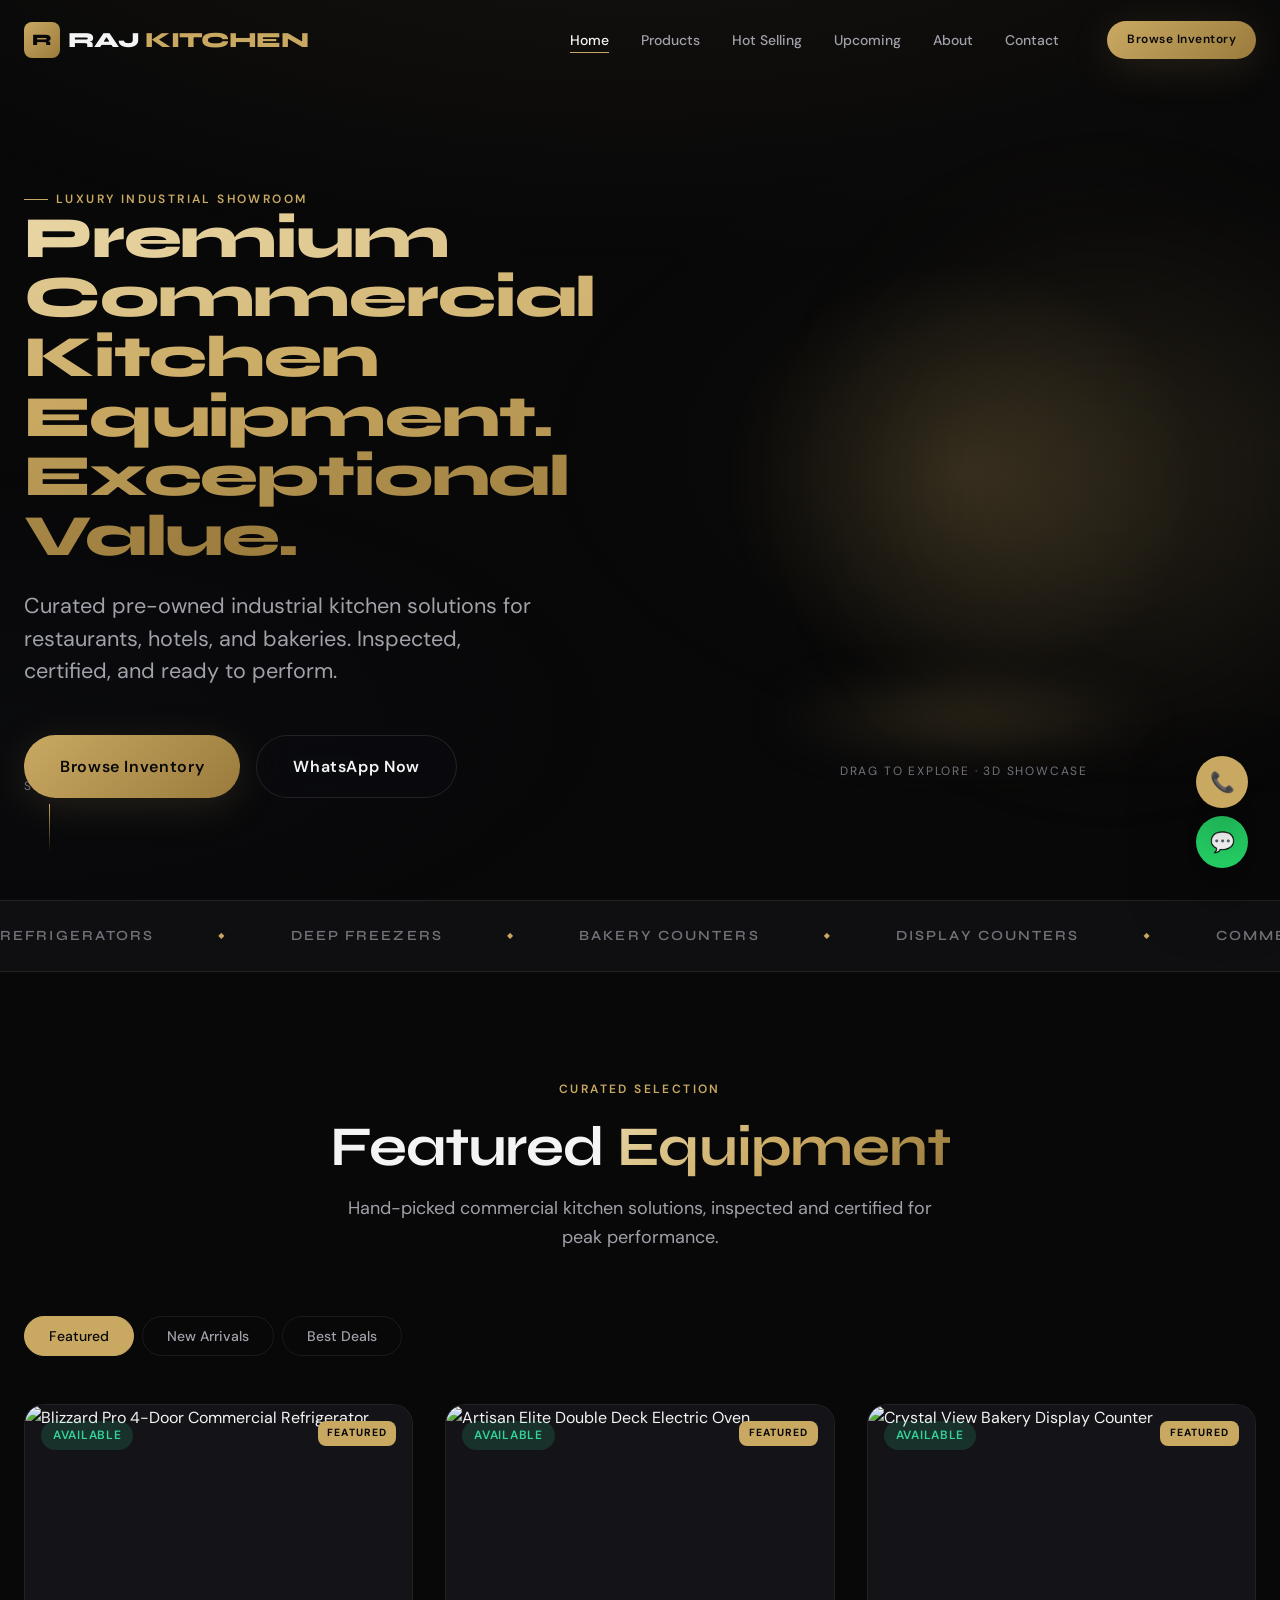
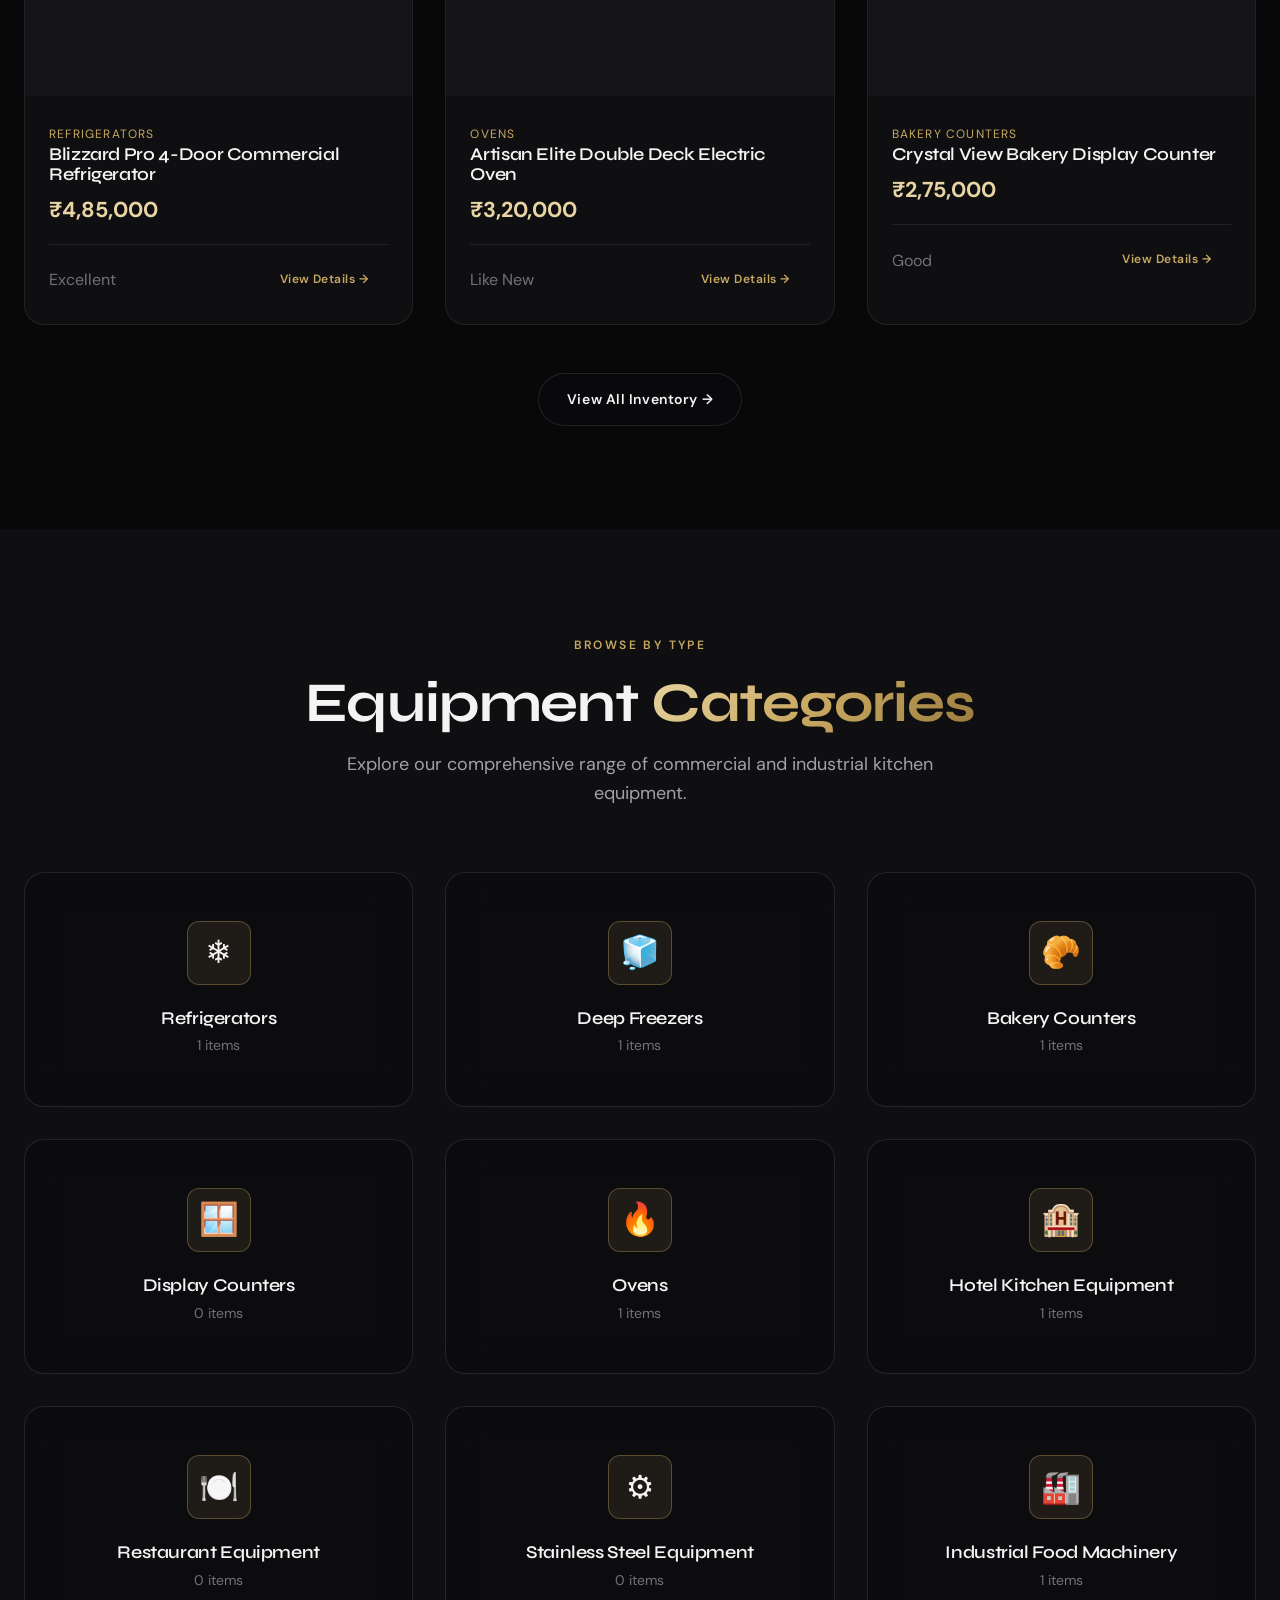
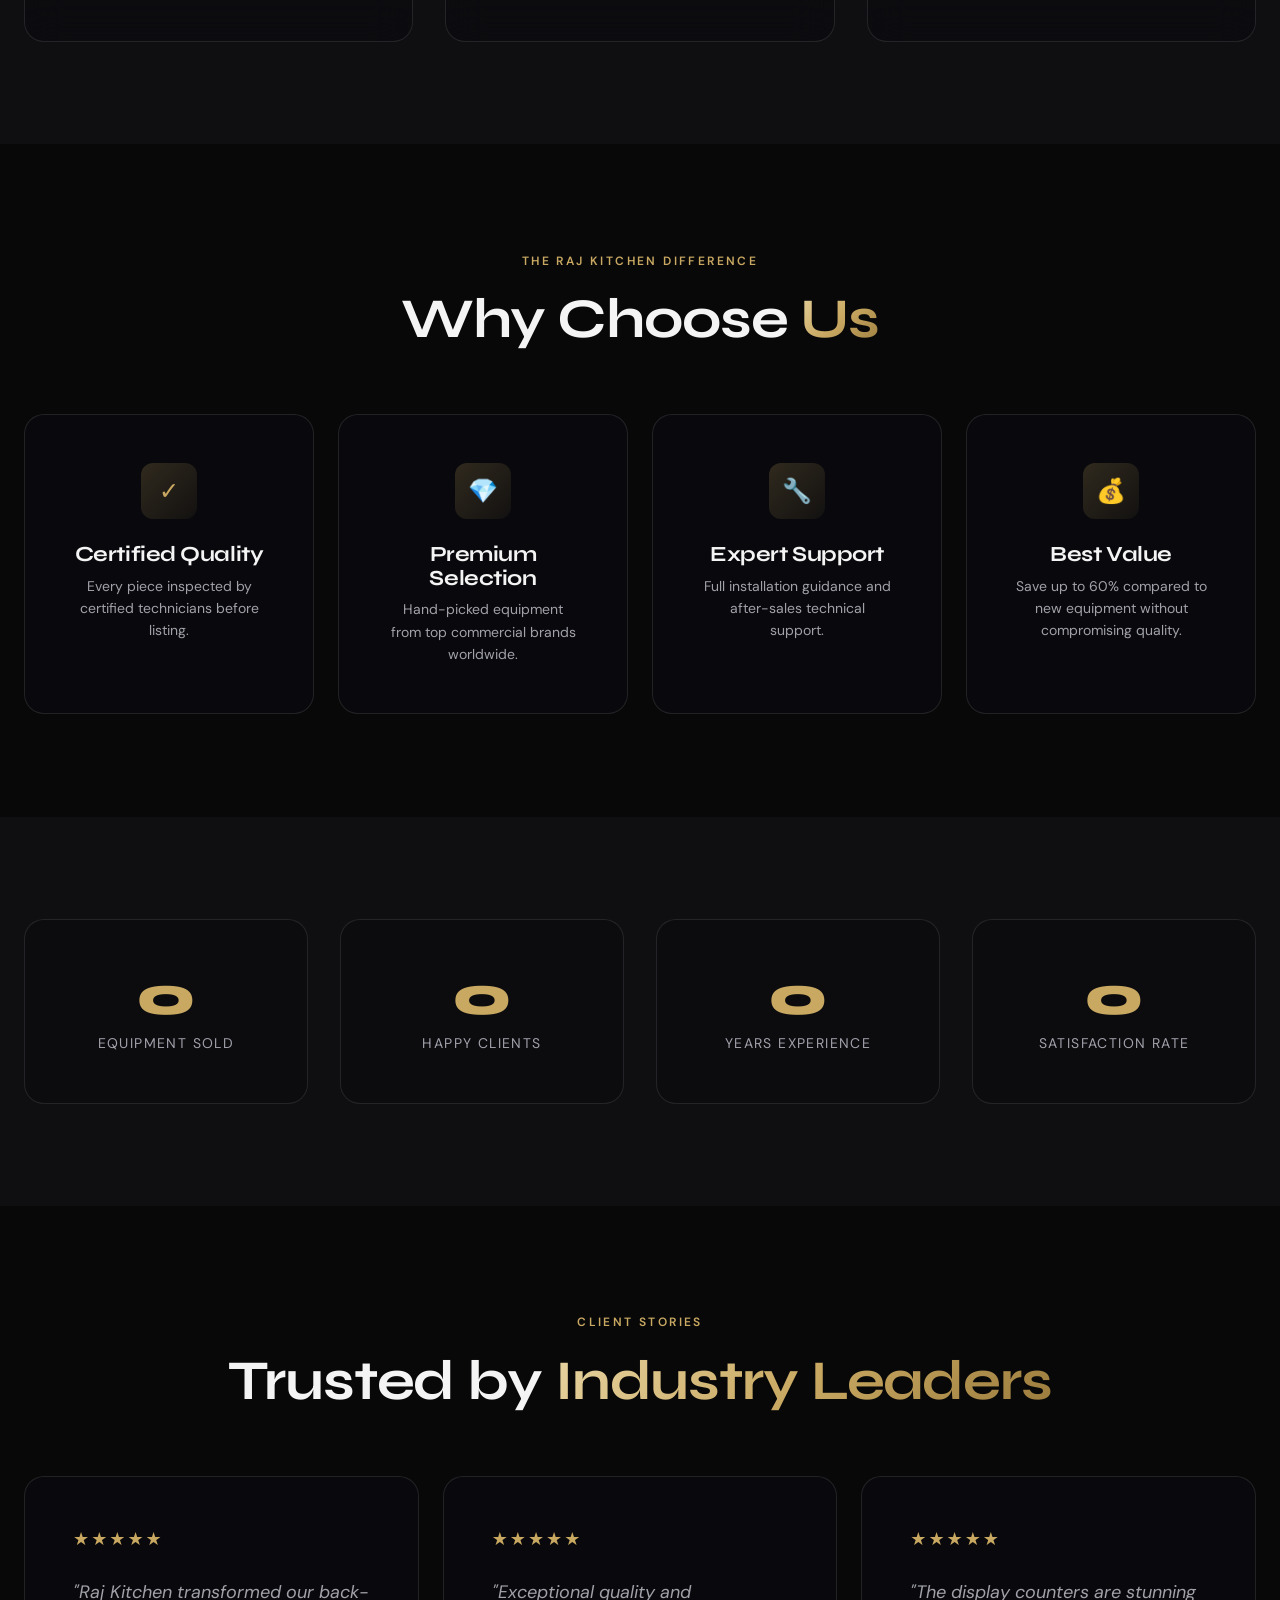
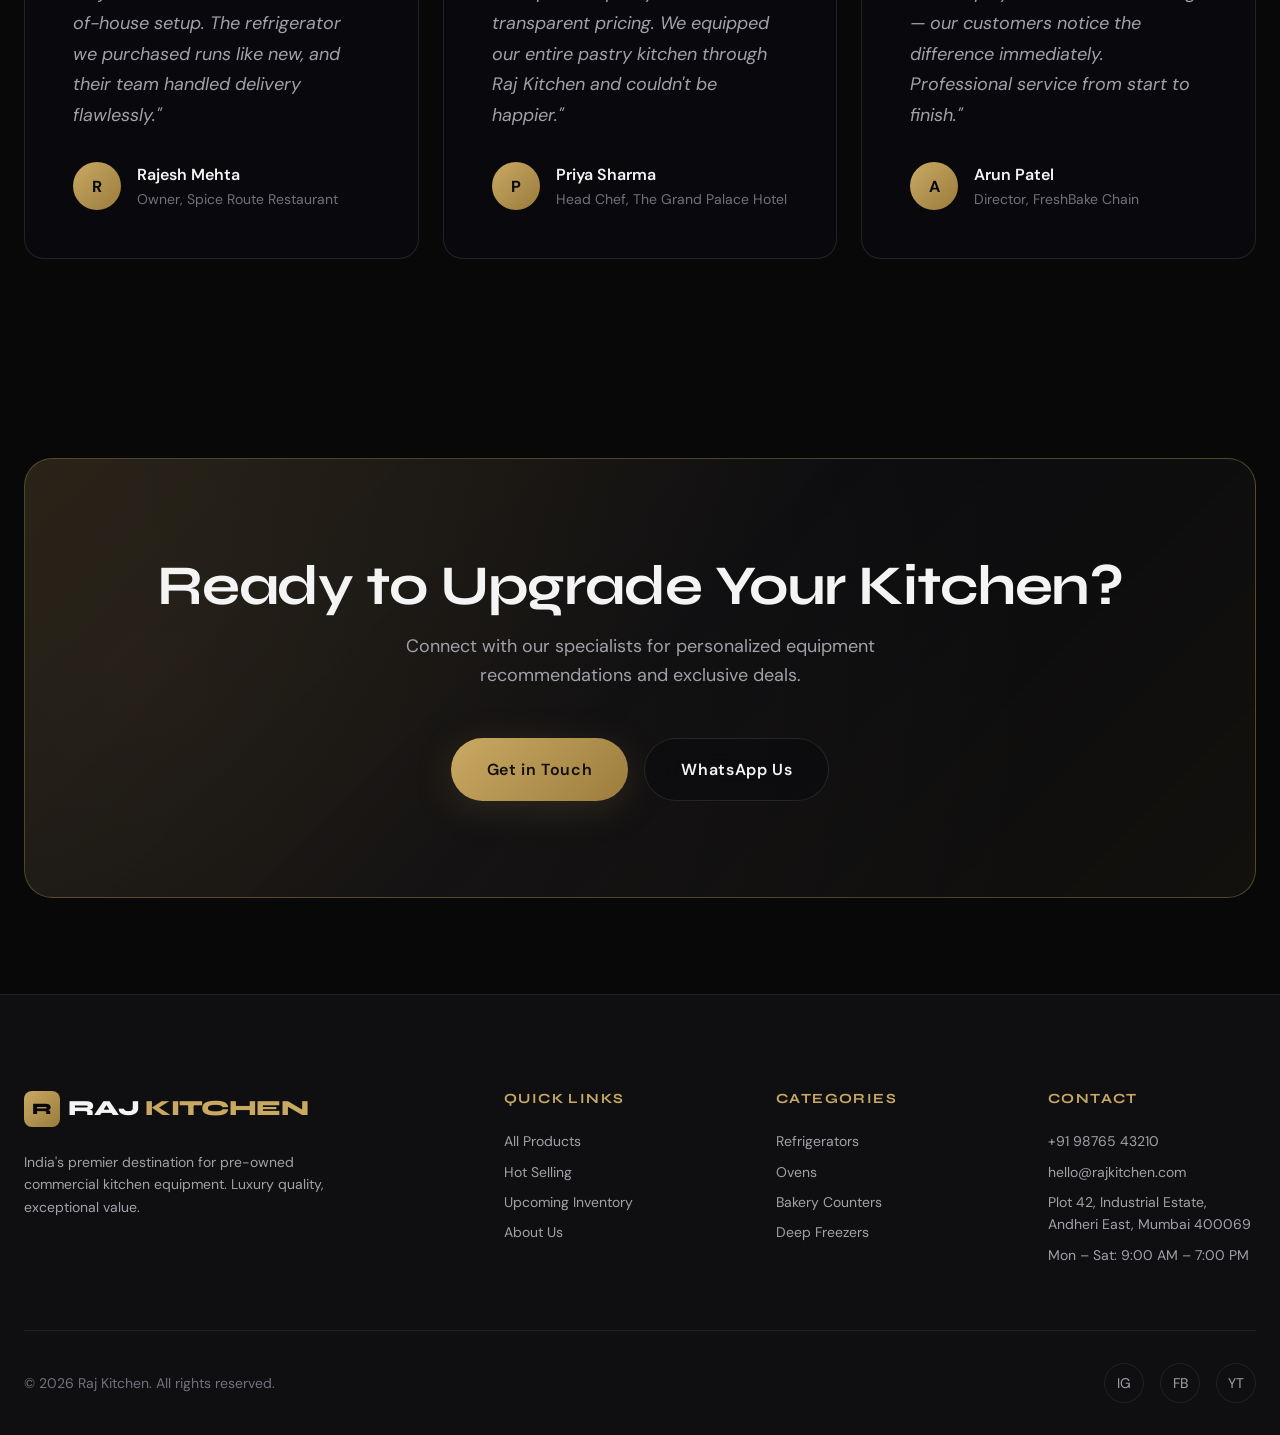
==== commit 69a30df9: "Fix mobile responsive layout and rebrand polish for production. Add dedicated mobile stylesheet, sca" ====
--- a/index.html
+++ b/index.html
@@ -2,7 +2,7 @@
 <html lang="en">
 <head>
   <meta charset="UTF-8">
-  <meta name="viewport" content="width=device-width, initial-scale=1.0">
+  <meta name="viewport" content="width=device-width, initial-scale=1.0, viewport-fit=cover">
   <meta name="description" content="Raj Kitchen — Premium pre-owned commercial kitchen equipment. Refrigerators, ovens, bakery counters, and industrial food machinery.">
   <meta name="keywords" content="commercial kitchen equipment, used restaurant equipment, industrial refrigerators, bakery counters">
   <meta name="theme-color" content="#080809">
@@ -27,7 +27,7 @@
       <div class="hero__content">
         <span class="eyebrow">Luxury Industrial Showroom</span>
         <h1 class="hero__title">
-          <span class="text-gradient" id="hero-title">Premium Commercial Kitchen Equipment. Exceptional Value.</span>
+          <span class="text-gradient" id="hero-title">Premium Commercial<br>Kitchen Equipment.<br>Exceptional Value.</span>
         </h1>
         <p class="hero__subtitle" id="hero-subtitle">Curated pre-owned industrial kitchen solutions for restaurants, hotels, and bakeries.</p>
         <div class="btn-group">
--- a/css/main.css
+++ b/css/main.css
@@ -1,5 +1,6 @@
 @import url('https://fonts.googleapis.com/css2?family=DM+Sans:ital,opsz,wght@0,9..40,300;0,9..40,400;0,9..40,500;0,9..40,600;1,9..40,400&family=Syne:wght@400;500;600;700;800&display=swap');
 @import 'variables.css';
+@import 'mobile.css';
 
 *, *::before, *::after {
   box-sizing: border-box;
--- a/css/components.css
+++ b/css/components.css
@@ -50,6 +50,7 @@
   display: flex;
   align-items: center;
   gap: var(--space-2xl);
+  margin-left: auto;
 }
 
 .nav__list {
@@ -274,8 +275,6 @@
   }
 
   .hero__subtitle { margin-left: auto; margin-right: auto; }
-  .btn-group { justify-content: center; }
-  .hero__canvas-wrap { height: 50vh; order: -1; }
   .hero__scroll-hint { display: none; }
 }
 
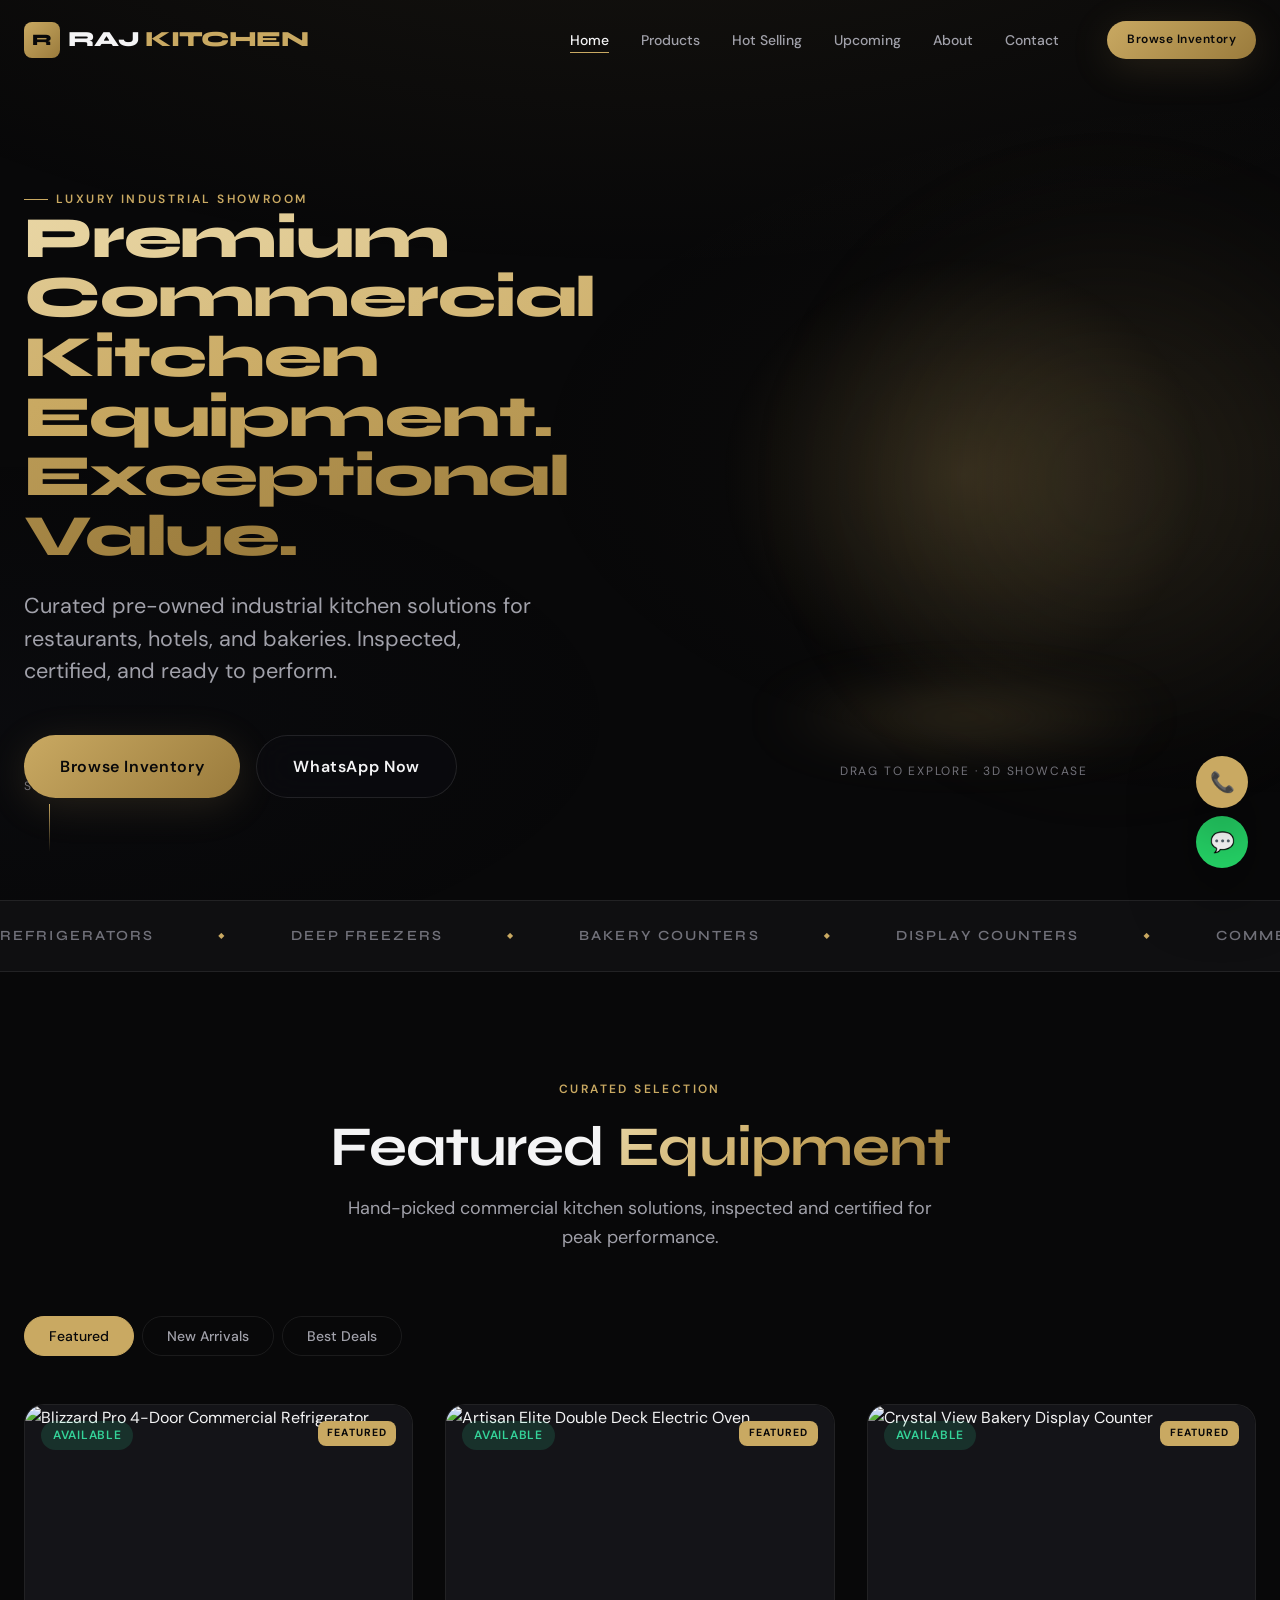
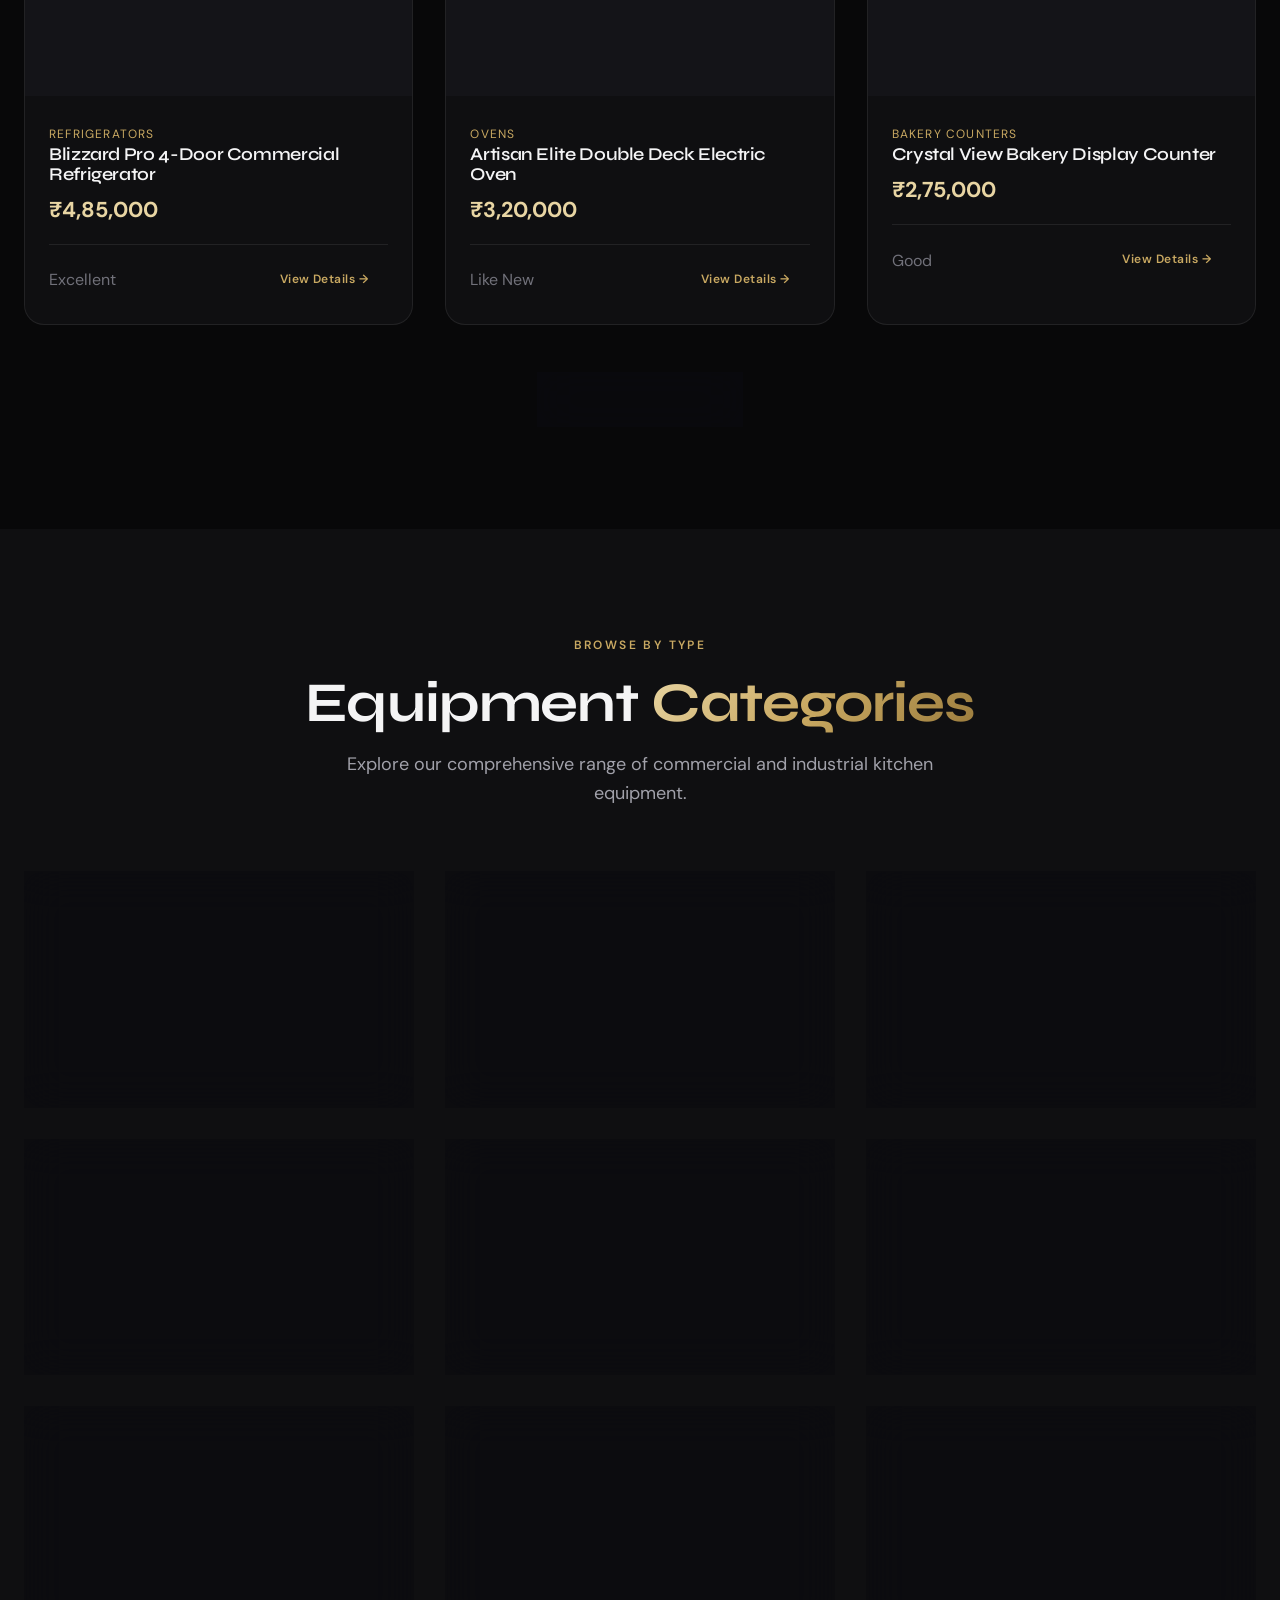
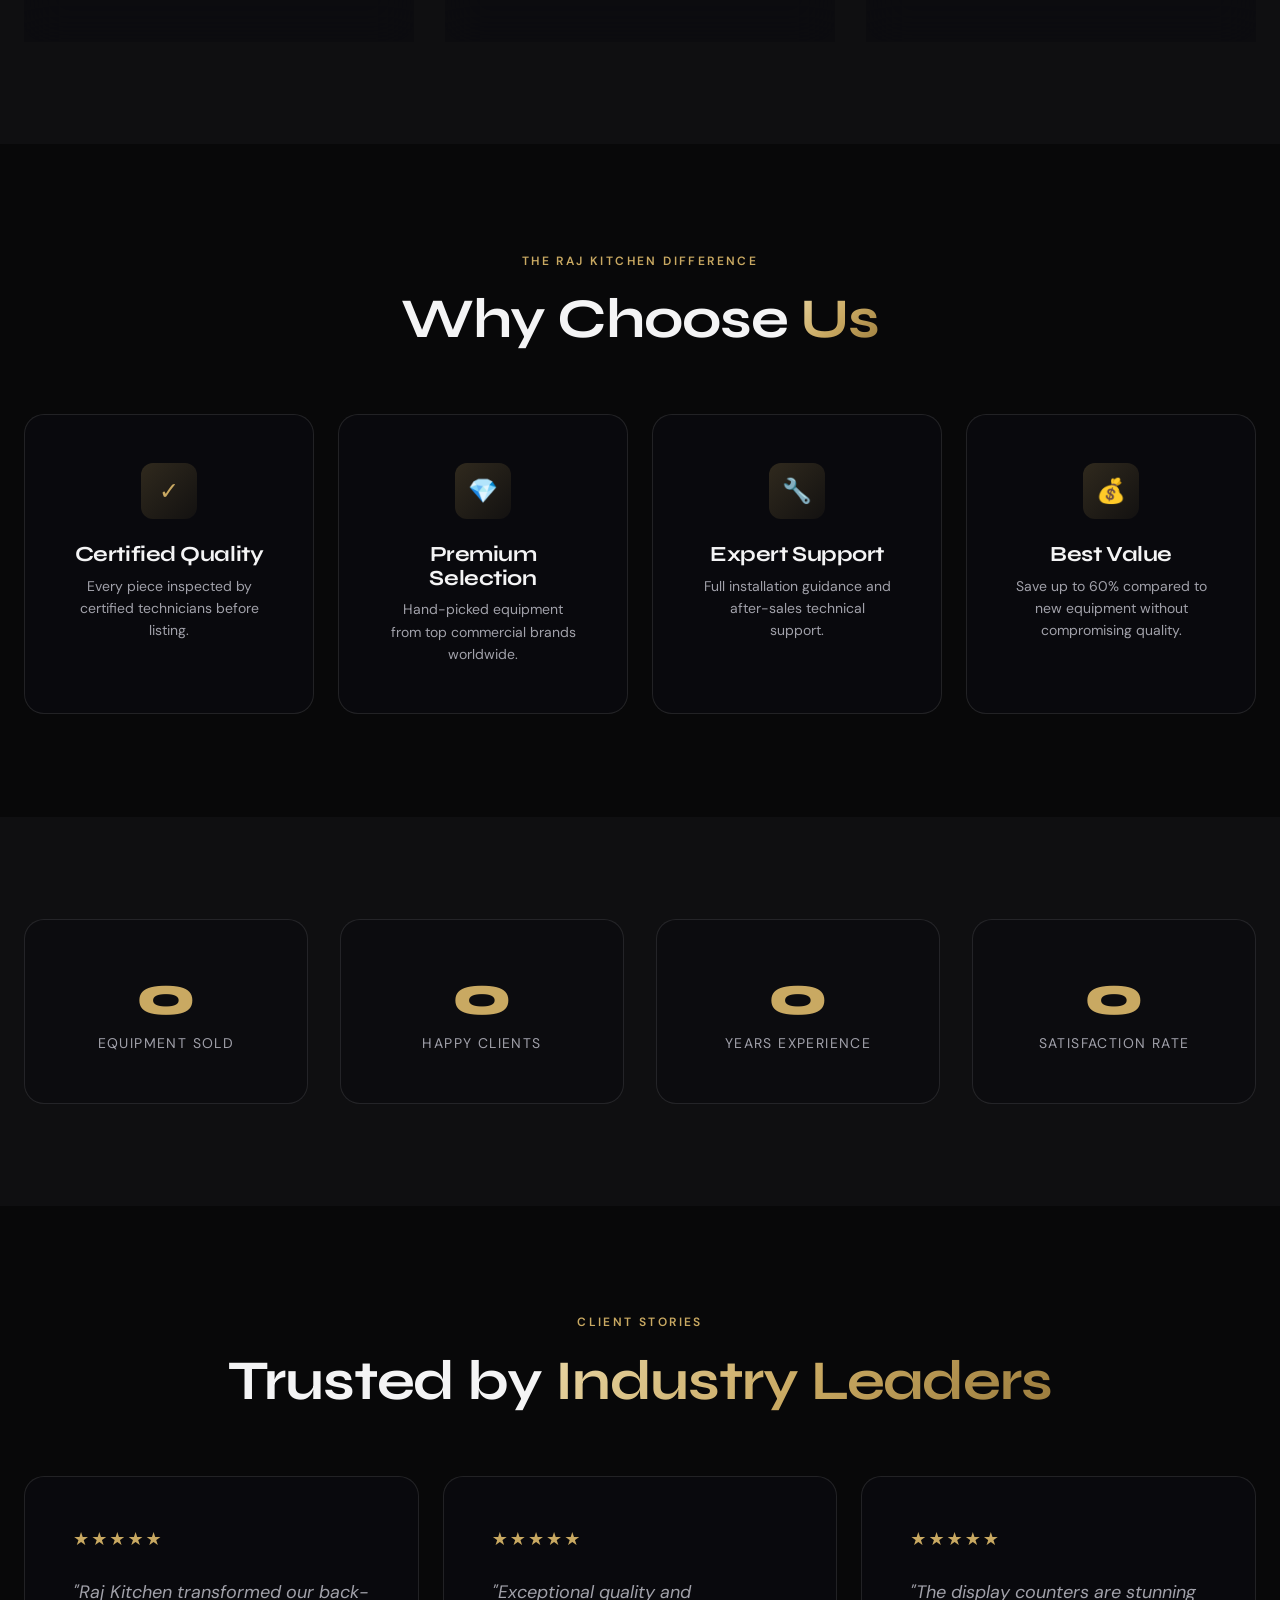
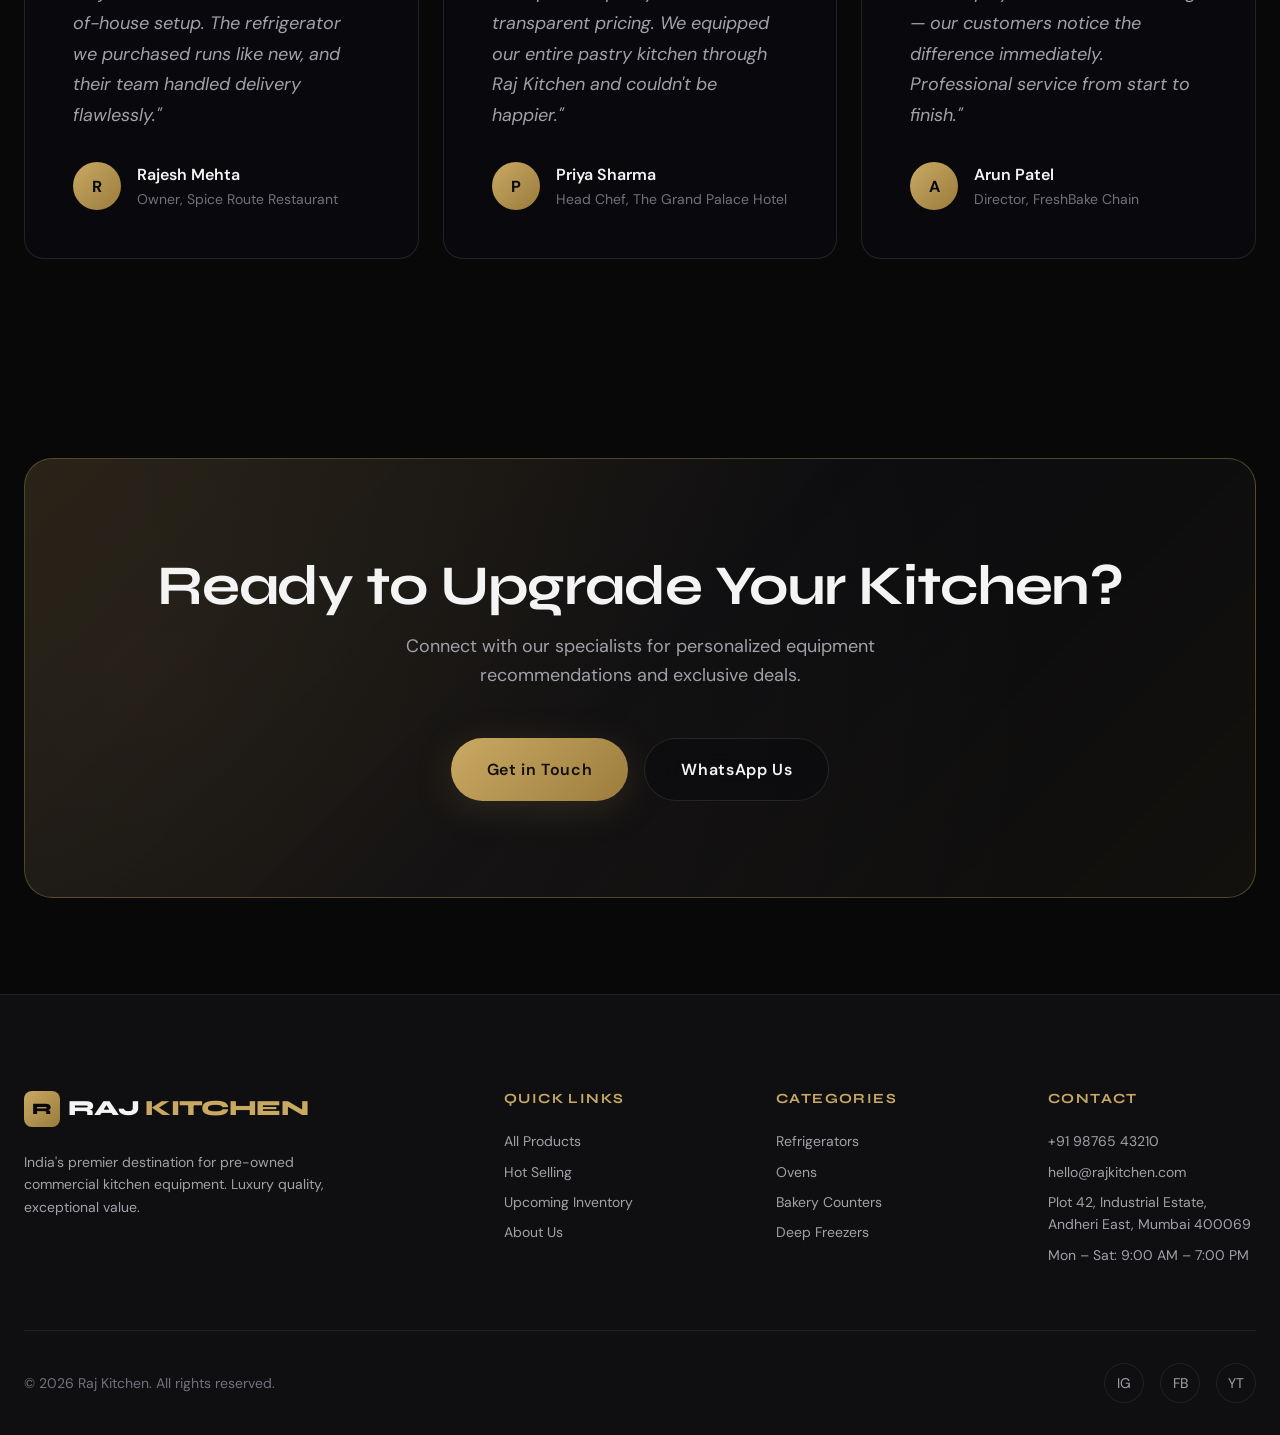
==== commit 98fd2042: "Fix mobile header and hero alignment for production. Restructure navigation for logo-left and menu-r" ====
--- a/index.html
+++ b/index.html
@@ -7,8 +7,8 @@
   <meta name="keywords" content="commercial kitchen equipment, used restaurant equipment, industrial refrigerators, bakery counters">
   <meta name="theme-color" content="#080809">
   <title>Raj Kitchen | Premium Commercial Kitchen Equipment</title>
-  <link rel="stylesheet" href="css/main.css">
-  <link rel="stylesheet" href="css/components.css">
+  <link rel="stylesheet" href="css/main.css?v=3">
+  <link rel="stylesheet" href="css/components.css?v=3">
   <link rel="stylesheet" href="https://cdn.jsdelivr.net/npm/aos@2.3.4/dist/aos.css">
   <link rel="stylesheet" href="https://cdn.jsdelivr.net/npm/swiper@11/swiper-bundle.min.css">
   <link rel="preconnect" href="https://fonts.googleapis.com">
--- a/css/components.css
+++ b/css/components.css
@@ -31,6 +31,12 @@
   font-size: var(--text-xl);
   font-weight: 800;
   letter-spacing: -0.03em;
+  min-width: 0;
+}
+
+.logo__brand {
+  white-space: nowrap;
+  line-height: 1;
 }
 
 .logo__icon {
@@ -109,7 +115,56 @@
 .nav__toggle.active span:nth-child(3) { transform: translateY(-7px) rotate(-45deg); }
 
 @media (max-width: 900px) {
-  .nav__toggle { display: flex; }
+  .header__inner {
+    display: flex;
+    align-items: center;
+    justify-content: space-between;
+    gap: 0.75rem;
+    width: 100%;
+  }
+
+  .logo {
+    flex: 1 1 auto;
+    min-width: 0;
+    max-width: calc(100% - 52px);
+    font-size: clamp(0.82rem, 3.2vw, 1rem);
+  }
+
+  .logo__brand {
+    display: block;
+    overflow: hidden;
+    text-overflow: ellipsis;
+  }
+
+  .nav__toggle {
+    display: flex !important;
+    flex: 0 0 auto;
+    order: 2;
+    z-index: 1002;
+  }
+
+  .nav {
+    position: static;
+    width: 0;
+    height: 0;
+    margin: 0;
+    padding: 0;
+    overflow: visible;
+    order: 3;
+  }
+
+  .nav__cta {
+    display: none !important;
+    visibility: hidden;
+    width: 0 !important;
+    height: 0 !important;
+    padding: 0 !important;
+    margin: 0 !important;
+    overflow: hidden !important;
+    opacity: 0 !important;
+    pointer-events: none !important;
+    position: absolute !important;
+  }
 
   .nav__list {
     position: fixed;
@@ -124,6 +179,9 @@
     backdrop-filter: blur(24px);
     transform: translateX(100%);
     transition: transform var(--duration-slow) var(--ease-out-expo);
+    z-index: 1001;
+    width: 100%;
+    pointer-events: auto;
   }
 
   .nav__list.open { transform: translateX(0); }
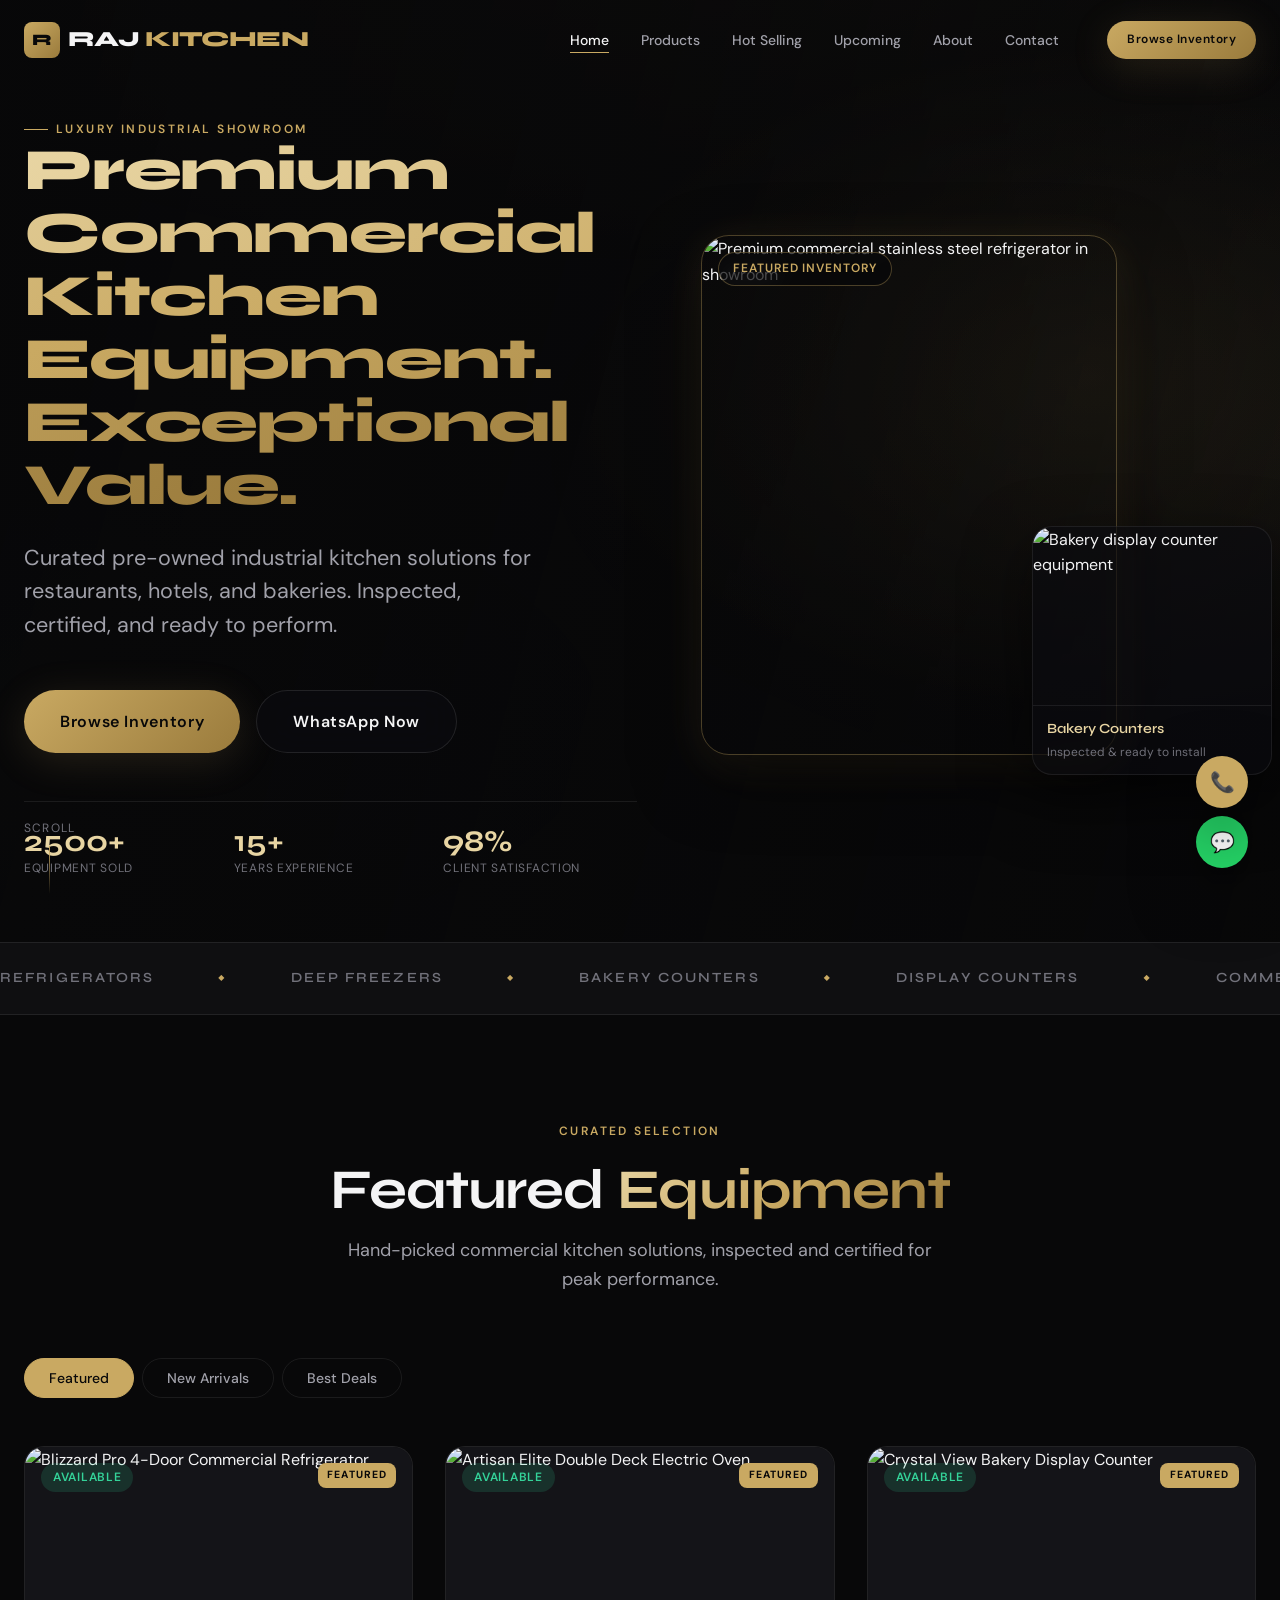
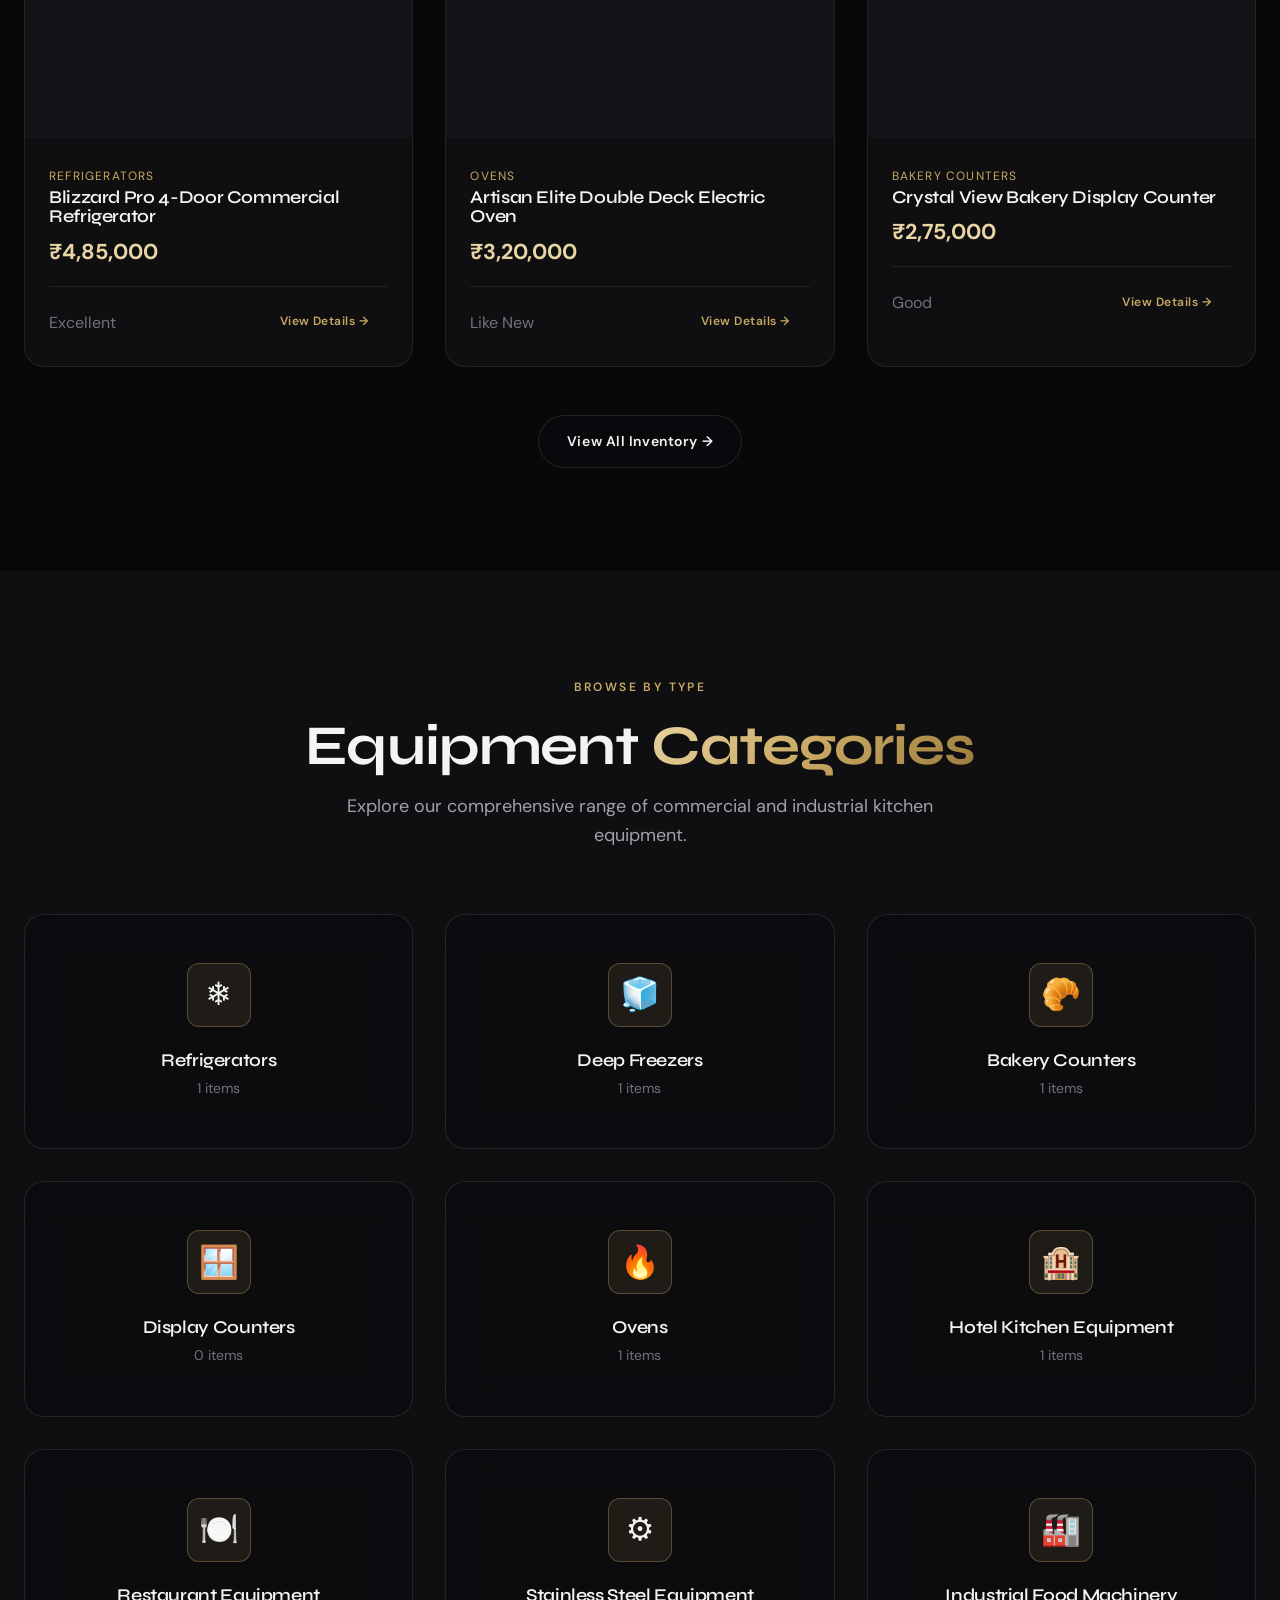
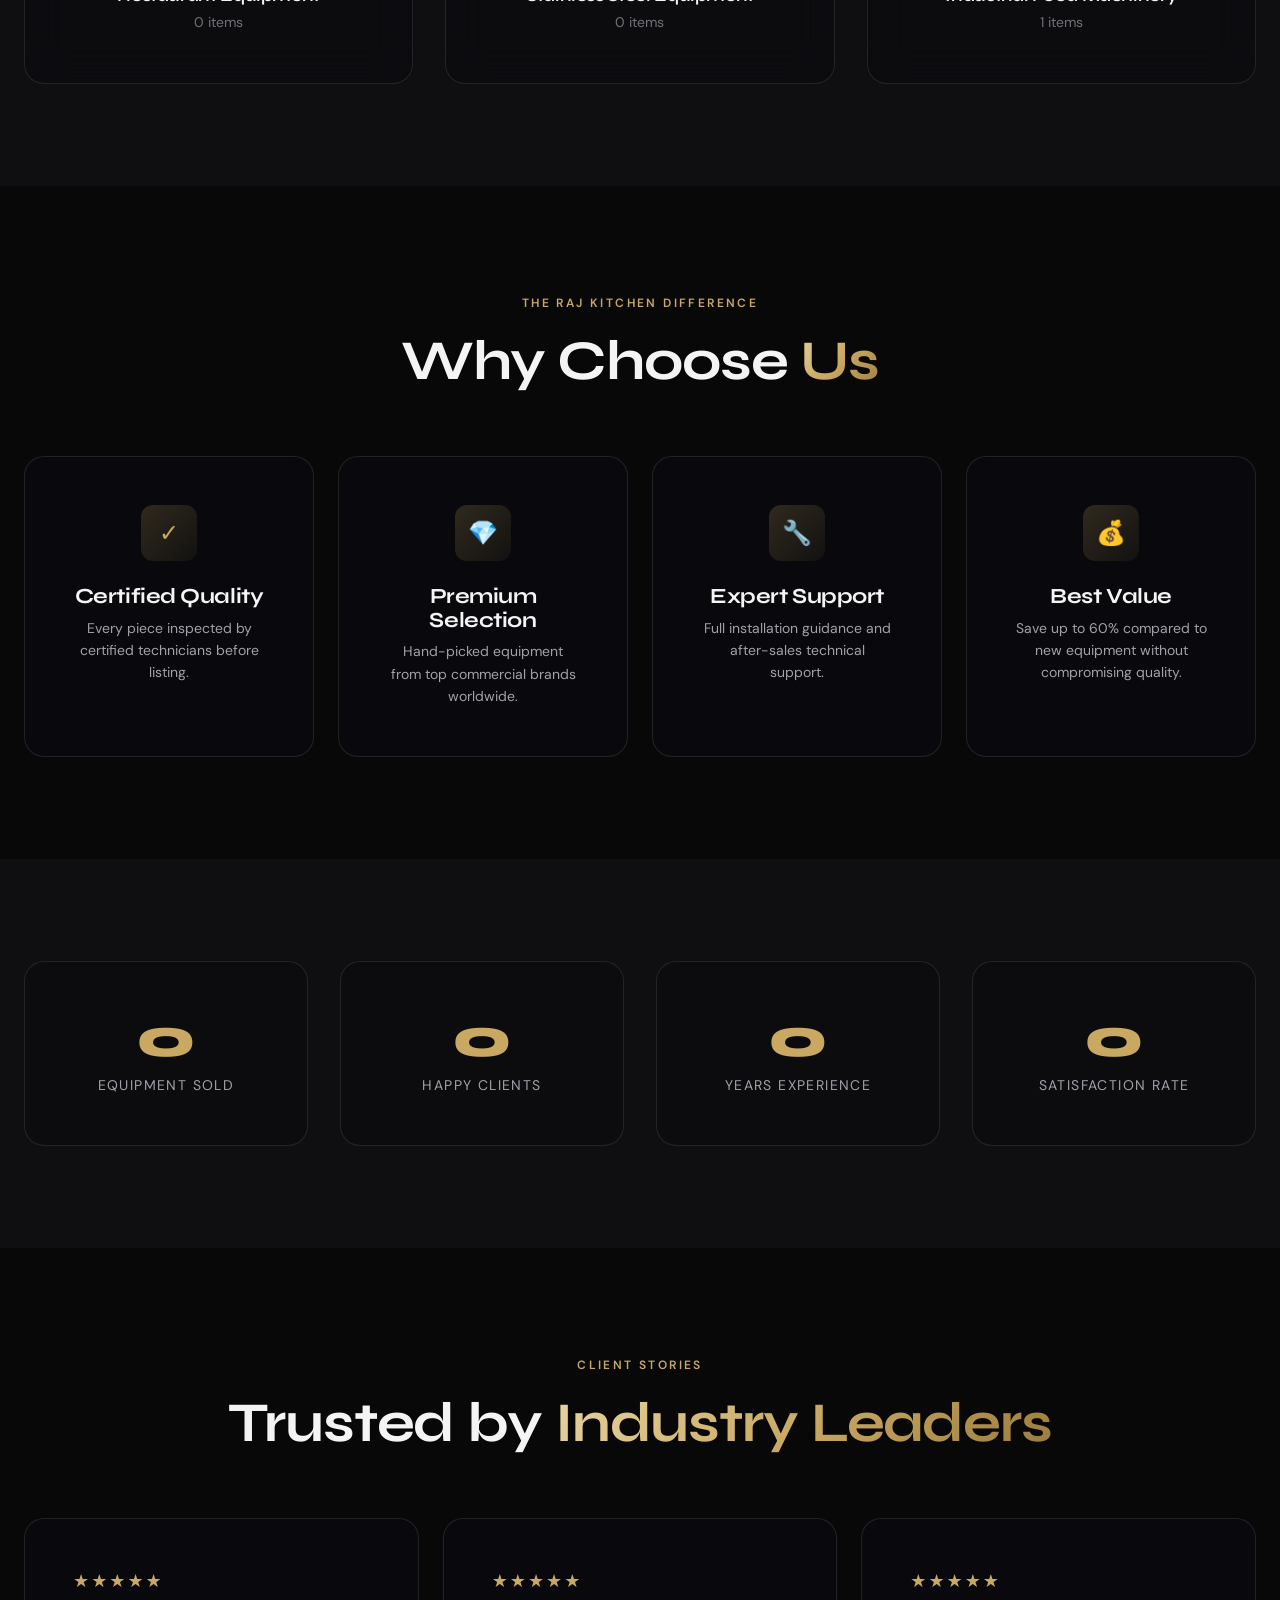
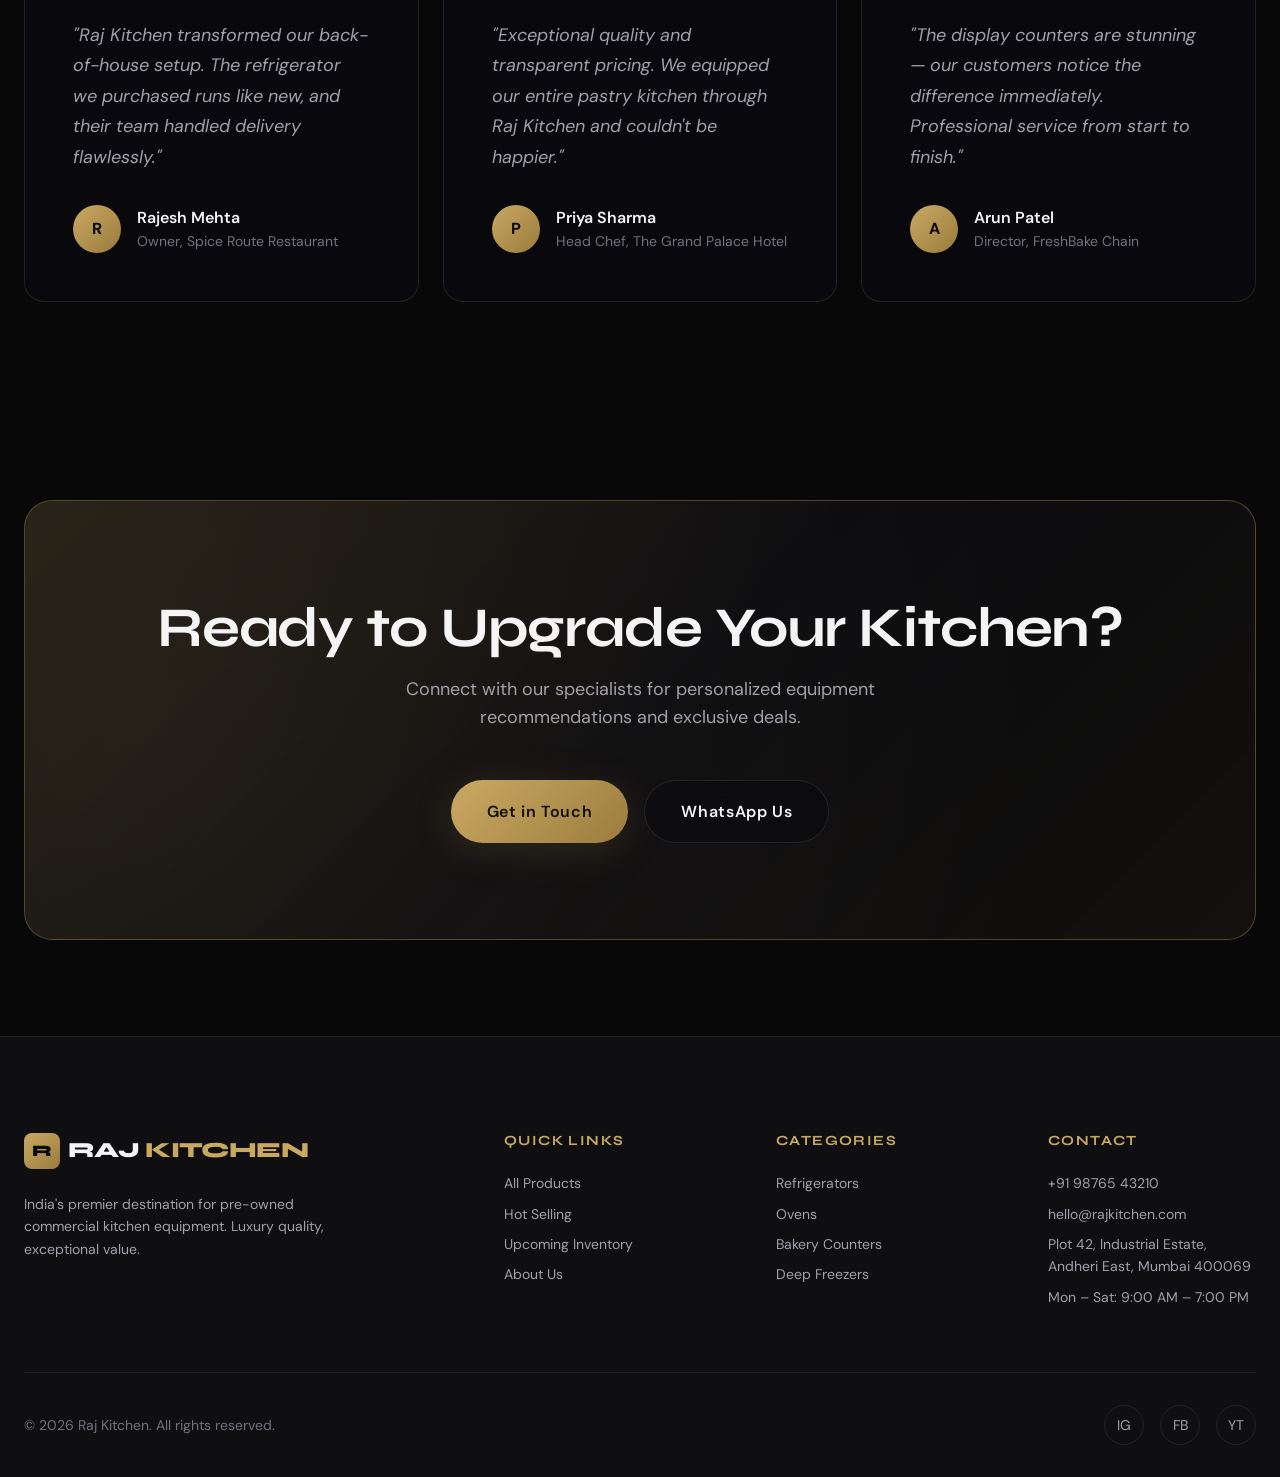
==== commit 70d86caa: "Replace 3D hero with premium photo showcase design. Remove Three.js hero canvas and rebuild the home" ====
--- a/index.html
+++ b/index.html
@@ -7,8 +7,8 @@
   <meta name="keywords" content="commercial kitchen equipment, used restaurant equipment, industrial refrigerators, bakery counters">
   <meta name="theme-color" content="#080809">
   <title>Raj Kitchen | Premium Commercial Kitchen Equipment</title>
-  <link rel="stylesheet" href="css/main.css?v=3">
-  <link rel="stylesheet" href="css/components.css?v=3">
+  <link rel="stylesheet" href="css/main.css?v=4">
+  <link rel="stylesheet" href="css/components.css?v=4">
   <link rel="stylesheet" href="https://cdn.jsdelivr.net/npm/aos@2.3.4/dist/aos.css">
   <link rel="stylesheet" href="https://cdn.jsdelivr.net/npm/swiper@11/swiper-bundle.min.css">
   <link rel="preconnect" href="https://fonts.googleapis.com">
@@ -21,25 +21,59 @@
   <div id="site-nav"></div>
 
   <!-- Hero -->
-  <section class="hero">
-    <div class="hero__bg-glow parallax-layer" data-speed="0.1"></div>
-    <div class="container hero__grid">
+  <section class="hero hero--premium">
+    <div class="hero__backdrop" aria-hidden="true">
+      <img
+        class="hero__backdrop-img"
+        src="https://images.unsplash.com/photo-1556910103-1c02745aae4d?w=1600&q=80&auto=format&fit=crop"
+        alt=""
+        loading="eager"
+        fetchpriority="high"
+      >
+      <div class="hero__backdrop-shade"></div>
+    </div>
+
+    <div class="container hero__layout">
       <div class="hero__content">
         <span class="eyebrow">Luxury Industrial Showroom</span>
         <h1 class="hero__title">
           <span class="text-gradient" id="hero-title">Premium Commercial<br>Kitchen Equipment.<br>Exceptional Value.</span>
         </h1>
         <p class="hero__subtitle" id="hero-subtitle">Curated pre-owned industrial kitchen solutions for restaurants, hotels, and bakeries.</p>
-        <div class="btn-group">
+        <div class="btn-group hero__actions">
           <a href="products.html" class="btn btn--primary btn--lg">Browse Inventory</a>
           <a href="#" class="btn btn--secondary btn--lg" id="hero-whatsapp" target="_blank" rel="noopener">WhatsApp Now</a>
         </div>
+        <div class="hero__trust">
+          <div class="hero__trust-item"><strong>2500+</strong><span>Equipment Sold</span></div>
+          <div class="hero__trust-item"><strong>15+</strong><span>Years Experience</span></div>
+          <div class="hero__trust-item"><strong>98%</strong><span>Client Satisfaction</span></div>
+        </div>
       </div>
-      <div class="hero__canvas-wrap">
-        <canvas id="hero-canvas" aria-label="Interactive 3D commercial kitchen equipment showcase"></canvas>
-        <span class="hero__canvas-label">Drag to explore · 3D Showcase</span>
+
+      <div class="hero__visual" data-aos="fade-left">
+        <div class="hero__visual-main">
+          <img
+            src="https://images.unsplash.com/photo-1571175443880-49e1d25b2bc5?w=900&q=80&auto=format&fit=crop"
+            alt="Premium commercial stainless steel refrigerator in showroom"
+            loading="eager"
+          >
+          <span class="hero__visual-tag">Featured Inventory</span>
+        </div>
+        <div class="hero__visual-float">
+          <img
+            src="https://images.unsplash.com/photo-1555396273-367ea4eb4db5?w=600&q=80&auto=format&fit=crop"
+            alt="Bakery display counter equipment"
+            loading="lazy"
+          >
+          <div class="hero__visual-caption">
+            <span class="hero__visual-label">Bakery Counters</span>
+            <span class="hero__visual-text">Inspected &amp; ready to install</span>
+          </div>
+        </div>
       </div>
     </div>
+
     <div class="hero__scroll-hint">
       <span>Scroll</span>
       <div class="hero__scroll-line"></div>
@@ -141,7 +175,6 @@
   <div id="site-footer"></div>
 
   <!-- Scripts -->
-  <script src="https://cdnjs.cloudflare.com/ajax/libs/three.js/r128/three.min.js" defer></script>
   <script src="https://cdn.jsdelivr.net/npm/gsap@3.12.5/dist/gsap.min.js" defer></script>
   <script src="https://cdn.jsdelivr.net/npm/gsap@3.12.5/dist/ScrollTrigger.min.js" defer></script>
   <script src="https://cdn.jsdelivr.net/npm/aos@2.3.4/dist/aos.js" defer></script>
@@ -156,7 +189,6 @@
   <script src="js/components/footer.js" defer></script>
   <script src="js/components/floating-buttons.js" defer></script>
   <script src="js/components/product-card.js" defer></script>
-  <script src="js/hero-3d.js" defer></script>
   <script src="js/animations.js" defer></script>
   <script src="js/main.js" defer></script>
 </body>
--- a/css/components.css
+++ b/css/components.css
@@ -199,35 +199,55 @@
   overflow: hidden;
 }
 
-.hero__bg-glow {
+.hero--premium {
+  isolation: isolate;
+}
+
+.hero__backdrop {
   position: absolute;
-  width: 600px;
-  height: 600px;
-  border-radius: 50%;
-  background: radial-gradient(circle, rgba(201, 169, 98, 0.12) 0%, transparent 70%);
-  top: 20%;
-  right: -10%;
+  inset: 0;
+  z-index: 0;
   pointer-events: none;
-  filter: blur(60px);
-}
-
-.hero__grid {
+}
+
+.hero__backdrop-img {
+  width: 100%;
+  height: 100%;
+  object-fit: cover;
+  object-position: center 30%;
+  transform: scale(1.04);
+}
+
+.hero__backdrop-shade {
+  position: absolute;
+  inset: 0;
+  background:
+    linear-gradient(105deg, rgba(8, 8, 9, 0.94) 0%, rgba(8, 8, 9, 0.78) 42%, rgba(8, 8, 9, 0.35) 100%),
+    radial-gradient(ellipse 70% 60% at 85% 40%, rgba(201, 169, 98, 0.14), transparent 60%);
+}
+
+.hero__layout {
+  position: relative;
+  z-index: 2;
   display: grid;
-  grid-template-columns: 1fr 1fr;
+  grid-template-columns: 1.05fr 0.95fr;
   gap: var(--space-3xl);
   align-items: center;
   min-height: calc(100vh - var(--header-height));
+  padding-top: var(--space-xl);
+  padding-bottom: var(--space-3xl);
 }
 
 .hero__content {
   position: relative;
   z-index: 2;
+  max-width: 620px;
 }
 
 .hero__title {
   font-size: var(--text-hero);
   font-weight: 800;
-  line-height: 1.02;
+  line-height: 1.08;
   margin-bottom: var(--space-lg);
 }
 
@@ -236,67 +256,121 @@
   color: var(--color-text-muted);
   max-width: 520px;
   margin-bottom: var(--space-2xl);
-  line-height: 1.5;
-}
-
-.hero__canvas-wrap {
-  position: relative;
-  height: 70vh;
-  min-height: 420px;
-  max-height: 720px;
-  perspective: 1200px;
-}
-
-.hero__canvas-wrap::before {
-  content: '';
-  position: absolute;
-  inset: 10% 5% 15%;
-  background: radial-gradient(ellipse at center, rgba(201, 169, 98, 0.18) 0%, transparent 65%);
-  pointer-events: none;
-  z-index: 0;
-  animation: heroGlowPulse 4s ease-in-out infinite;
-}
-
-.hero__canvas-wrap::after {
-  content: '';
-  position: absolute;
-  bottom: 8%;
-  left: 50%;
-  transform: translateX(-50%);
-  width: 70%;
-  height: 12%;
-  background: radial-gradient(ellipse, rgba(201, 169, 98, 0.25) 0%, transparent 70%);
-  filter: blur(24px);
-  pointer-events: none;
-  z-index: 0;
-}
-
-@keyframes heroGlowPulse {
-  0%, 100% { opacity: 0.6; transform: scale(1); }
-  50% { opacity: 1; transform: scale(1.05); }
-}
-
-#hero-canvas {
-  position: relative;
-  z-index: 1;
+  line-height: 1.55;
+}
+
+.hero__actions {
+  margin-bottom: var(--space-2xl);
+}
+
+.hero__trust {
+  display: grid;
+  grid-template-columns: repeat(3, 1fr);
+  gap: var(--space-md);
+  padding-top: var(--space-lg);
+  border-top: 1px solid var(--color-border);
+}
+
+.hero__trust-item {
+  display: flex;
+  flex-direction: column;
+  gap: 0.2rem;
+}
+
+.hero__trust-item strong {
+  font-family: var(--font-display);
+  font-size: var(--text-2xl);
+  color: var(--color-gold-light);
+  line-height: 1;
+}
+
+.hero__trust-item span {
+  font-size: var(--text-xs);
+  color: var(--color-text-dim);
+  text-transform: uppercase;
+  letter-spacing: 0.06em;
+}
+
+/* Hero visual showcase */
+.hero__visual {
+  position: relative;
+  min-height: 480px;
+}
+
+.hero__visual-main {
+  position: relative;
+  border-radius: var(--radius-xl);
+  overflow: hidden;
+  border: 1px solid var(--color-border-gold);
+  box-shadow: var(--shadow-lg), var(--shadow-gold);
+  aspect-ratio: 4/5;
+  max-height: 520px;
+}
+
+.hero__visual-main img {
   width: 100%;
   height: 100%;
-  cursor: grab;
+  object-fit: cover;
+  transition: transform var(--duration-slow) var(--ease-out-expo);
+}
+
+.hero__visual-main:hover img {
+  transform: scale(1.04);
+}
+
+.hero__visual-tag {
+  position: absolute;
+  top: var(--space-md);
+  left: var(--space-md);
+  padding: 0.4rem 0.85rem;
+  background: rgba(8, 8, 9, 0.72);
+  border: 1px solid var(--color-border-gold);
+  border-radius: var(--radius-full);
+  font-size: var(--text-xs);
+  font-weight: 600;
+  letter-spacing: 0.08em;
+  text-transform: uppercase;
+  color: var(--color-gold);
+  backdrop-filter: blur(12px);
+}
+
+.hero__visual-float {
+  position: absolute;
+  right: -1rem;
+  bottom: -1.25rem;
+  width: min(58%, 240px);
+  border-radius: var(--radius-lg);
+  overflow: hidden;
+  border: 1px solid var(--color-border);
+  background: var(--glass-bg);
+  backdrop-filter: var(--glass-blur);
+  box-shadow: var(--shadow-lg);
+}
+
+.hero__visual-float img {
+  width: 100%;
+  aspect-ratio: 4/3;
+  object-fit: cover;
+}
+
+.hero__visual-caption {
+  padding: 0.75rem 0.9rem;
+  border-top: 1px solid var(--color-border);
+}
+
+.hero__visual-label {
   display: block;
-  touch-action: none;
-}
-
-#hero-canvas:active { cursor: grabbing; }
-
-.hero__canvas-label {
-  position: absolute;
-  bottom: var(--space-lg);
-  left: 50%;
-  transform: translateX(-50%);
+  font-family: var(--font-display);
+  font-size: var(--text-sm);
+  font-weight: 600;
+  color: var(--color-gold-light);
+}
+
+.hero__visual-text {
+  display: block;
   font-size: var(--text-xs);
-  letter-spacing: 0.15em;
-  text-transform: uppercase;
   color: var(--color-text-dim);
+  margin-top: 0.15rem;
 }
 
 .hero__scroll-hint {
@@ -311,6 +385,7 @@
   font-size: var(--text-xs);
   letter-spacing: 0.1em;
   text-transform: uppercase;
+  z-index: 2;
 }
 
 .hero__scroll-line {
@@ -326,14 +401,82 @@
 }
 
 @media (max-width: 900px) {
-  .hero__grid {
+  .hero__layout {
     grid-template-columns: 1fr;
+    min-height: auto;
+    gap: 1.75rem;
+    padding-top: 1rem;
+    padding-bottom: 2.5rem;
+  }
+
+  .hero__content {
     text-align: center;
-    padding-bottom: var(--space-3xl);
-  }
-
-  .hero__subtitle { margin-left: auto; margin-right: auto; }
+    max-width: 100%;
+    margin: 0 auto;
+  }
+
+  .hero__subtitle {
+    margin-left: auto;
+    margin-right: auto;
+  }
+
+  .hero__actions {
+    justify-content: center;
+  }
+
+  .hero__trust {
+    grid-template-columns: repeat(3, 1fr);
+    gap: 0.5rem;
+    text-align: center;
+  }
+
+  .hero__trust-item strong {
+    font-size: var(--text-xl);
+  }
+
+  .hero__visual {
+    order: -1;
+    min-height: auto;
+    max-width: 420px;
+    margin: 0 auto;
+    width: 100%;
+  }
+
+  .hero__visual-main {
+    aspect-ratio: 16/11;
+    max-height: none;
+  }
+
+  .hero__visual-float {
+    right: 0.75rem;
+    bottom: -1rem;
+    width: min(52%, 200px);
+  }
+
   .hero__scroll-hint { display: none; }
+
+  .hero__backdrop-shade {
+    background:
+      linear-gradient(180deg, rgba(8, 8, 9, 0.55) 0%, rgba(8, 8, 9, 0.92) 45%, rgba(8, 8, 9, 0.98) 100%);
+  }
+}
+
+@media (max-width: 480px) {
+  .hero__trust {
+    grid-template-columns: 1fr;
+    gap: 0.75rem;
+  }
+
+  .hero__trust-item {
+    flex-direction: row;
+    align-items: center;
+    justify-content: center;
+    gap: 0.5rem;
+  }
+
+  .hero__visual-float {
+    width: 46%;
+  }
 }
 
 /* ========== PRODUCT CARDS ========== */
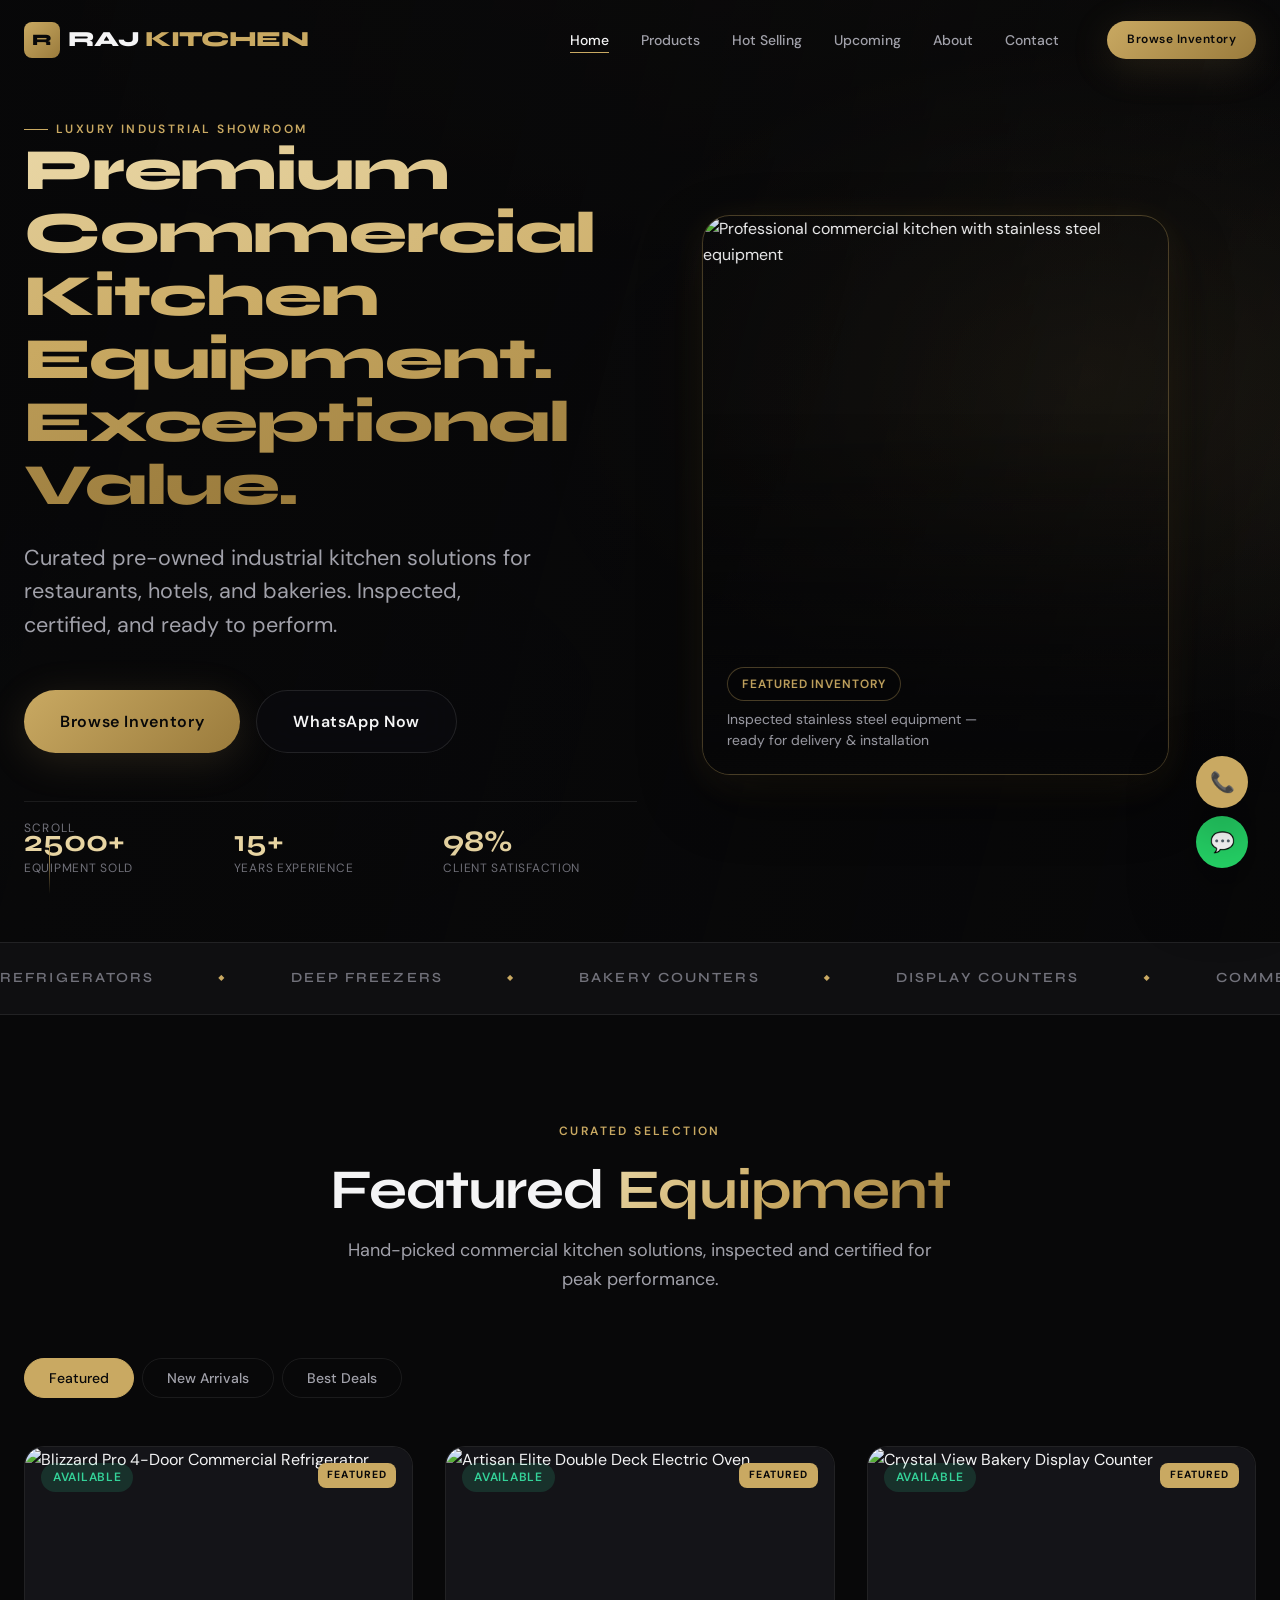
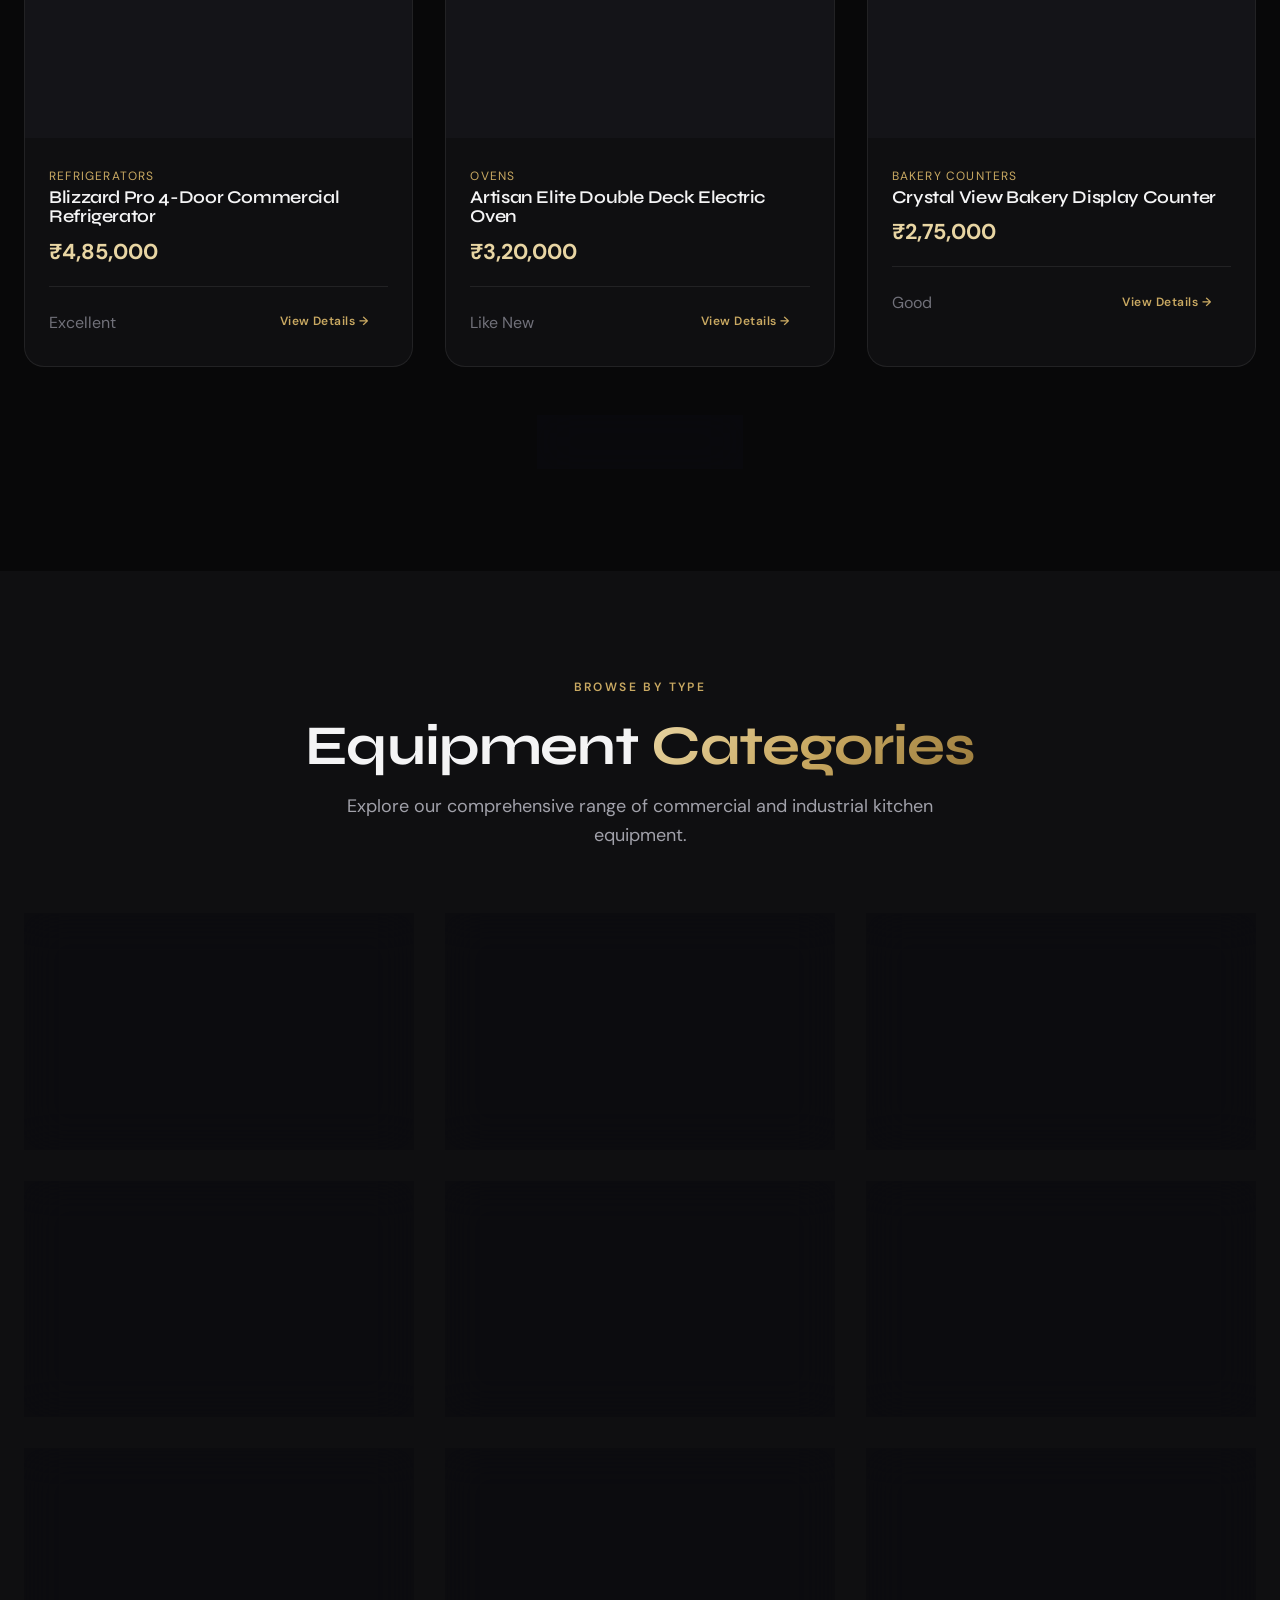
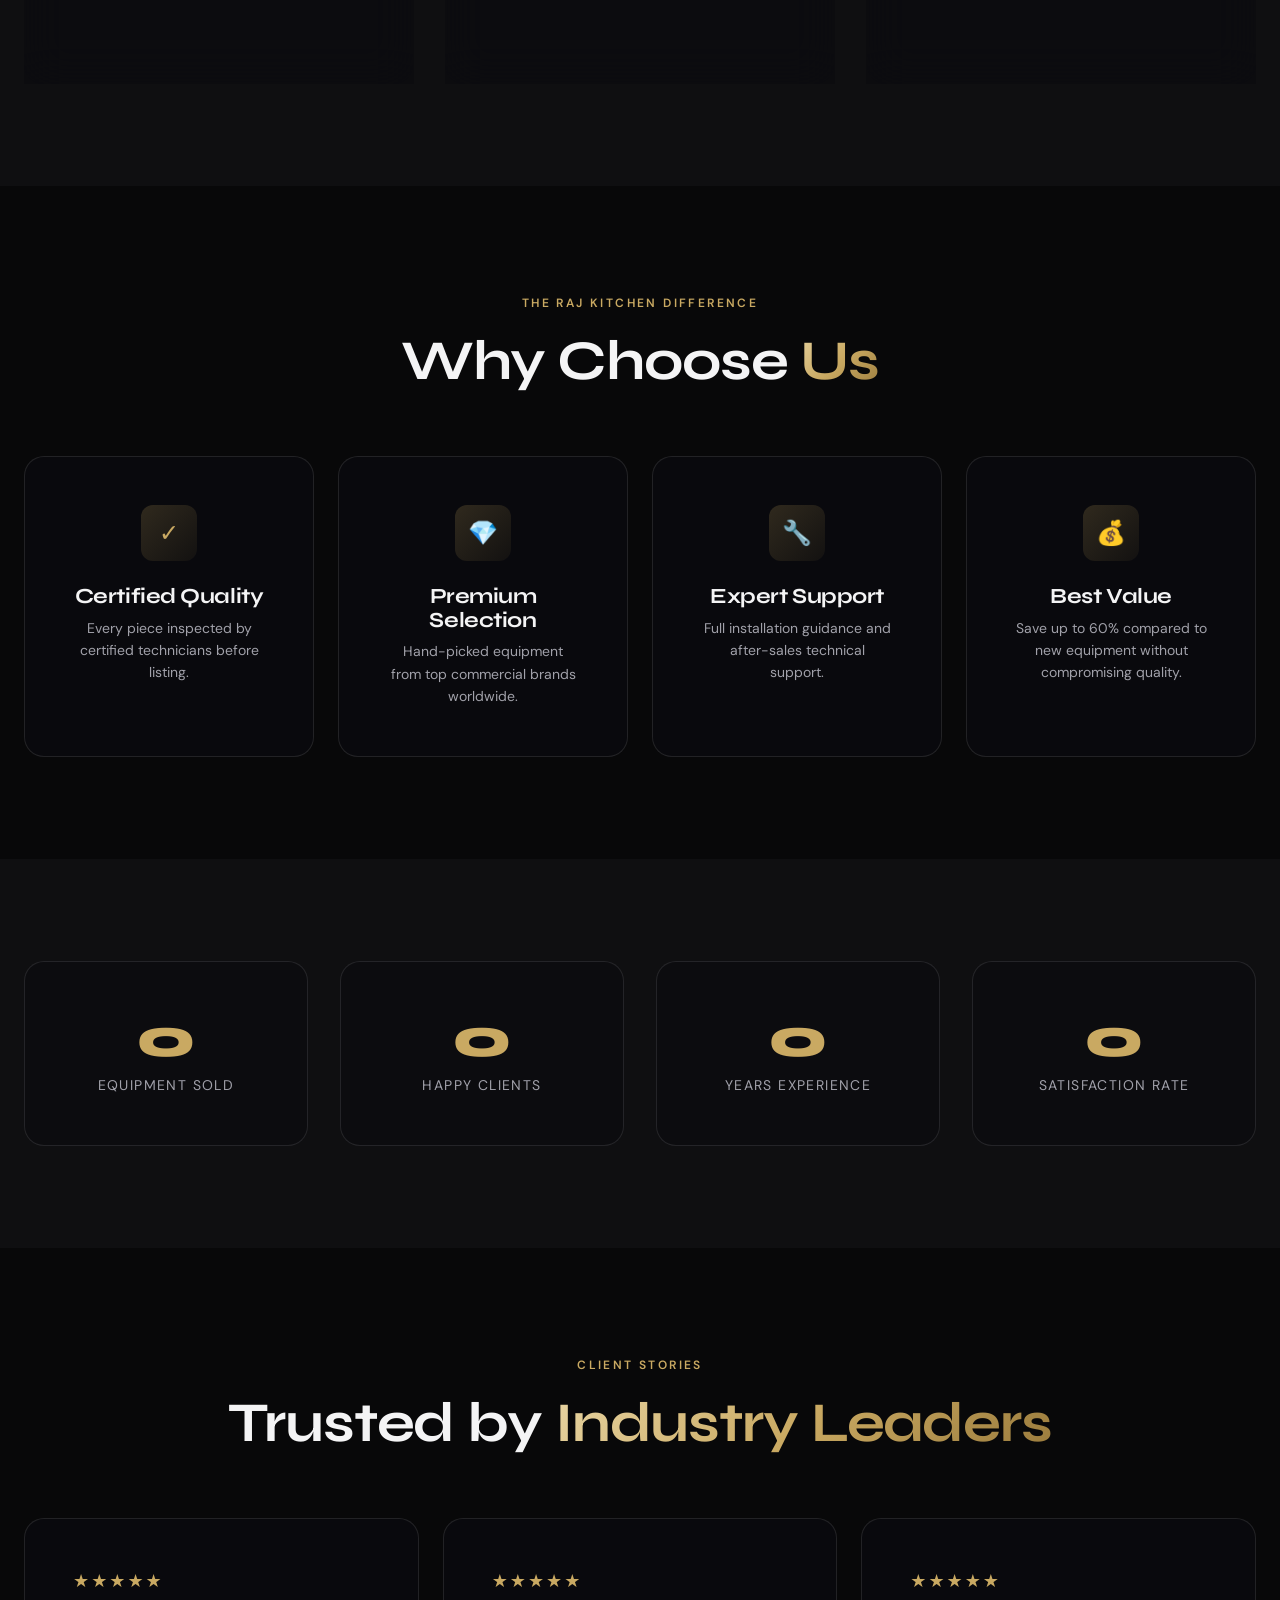
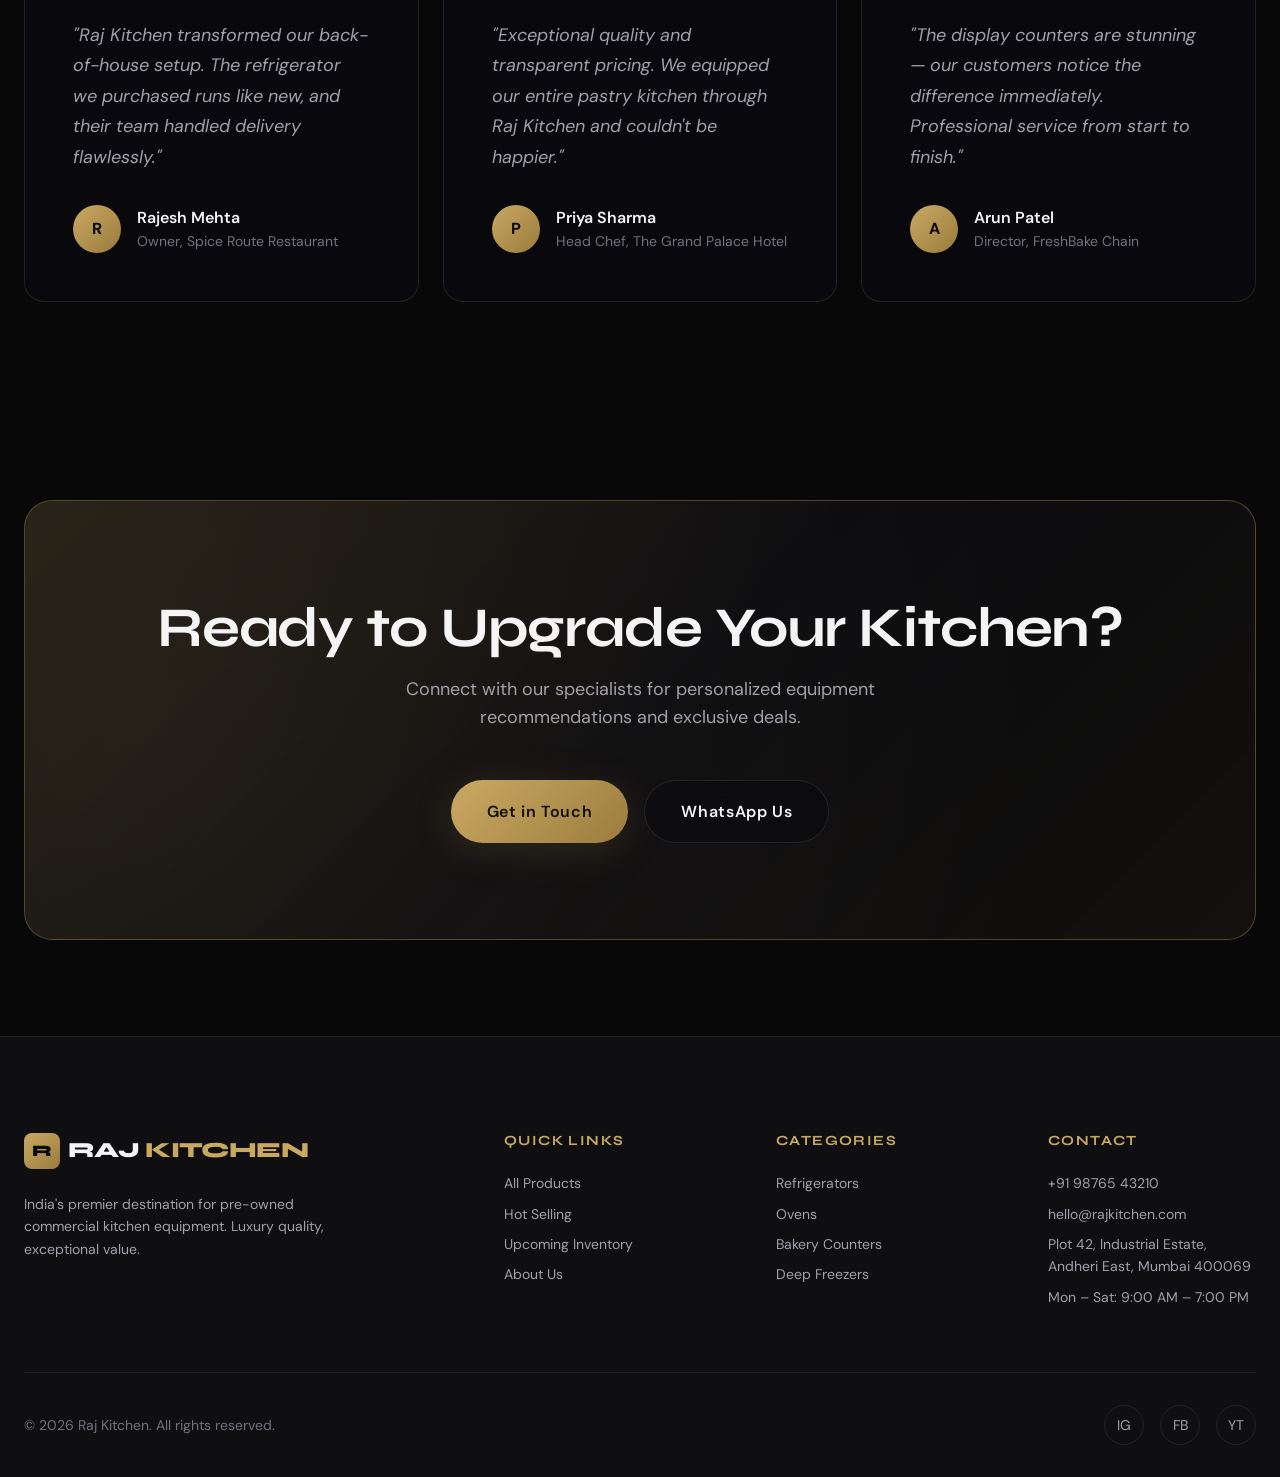
==== commit 134bcc80: "Simplify hero to single premium equipment photo. Remove floating card layout, use high-quality comme" ====
--- a/index.html
+++ b/index.html
@@ -7,8 +7,8 @@
   <meta name="keywords" content="commercial kitchen equipment, used restaurant equipment, industrial refrigerators, bakery counters">
   <meta name="theme-color" content="#080809">
   <title>Raj Kitchen | Premium Commercial Kitchen Equipment</title>
-  <link rel="stylesheet" href="css/main.css?v=4">
-  <link rel="stylesheet" href="css/components.css?v=4">
+  <link rel="stylesheet" href="css/main.css?v=5">
+  <link rel="stylesheet" href="css/components.css?v=5">
   <link rel="stylesheet" href="https://cdn.jsdelivr.net/npm/aos@2.3.4/dist/aos.css">
   <link rel="stylesheet" href="https://cdn.jsdelivr.net/npm/swiper@11/swiper-bundle.min.css">
   <link rel="preconnect" href="https://fonts.googleapis.com">
@@ -25,7 +25,7 @@
     <div class="hero__backdrop" aria-hidden="true">
       <img
         class="hero__backdrop-img"
-        src="https://images.unsplash.com/photo-1556910103-1c02745aae4d?w=1600&q=80&auto=format&fit=crop"
+        src="https://images.unsplash.com/photo-1590846403082-0aa9e755f0d6?w=1920&q=85&auto=format&fit=crop"
         alt=""
         loading="eager"
         fetchpriority="high"
@@ -54,21 +54,13 @@
       <div class="hero__visual" data-aos="fade-left">
         <div class="hero__visual-main">
           <img
-            src="https://images.unsplash.com/photo-1571175443880-49e1d25b2bc5?w=900&q=80&auto=format&fit=crop"
-            alt="Premium commercial stainless steel refrigerator in showroom"
+            src="https://images.unsplash.com/photo-1556911222-e6c71d4e2f92?w=1200&q=85&auto=format&fit=crop"
+            alt="Professional commercial kitchen with stainless steel equipment"
             loading="eager"
           >
-          <span class="hero__visual-tag">Featured Inventory</span>
-        </div>
-        <div class="hero__visual-float">
-          <img
-            src="https://images.unsplash.com/photo-1555396273-367ea4eb4db5?w=600&q=80&auto=format&fit=crop"
-            alt="Bakery display counter equipment"
-            loading="lazy"
-          >
-          <div class="hero__visual-caption">
-            <span class="hero__visual-label">Bakery Counters</span>
-            <span class="hero__visual-text">Inspected &amp; ready to install</span>
+          <div class="hero__visual-overlay">
+            <span class="hero__visual-tag">Featured Inventory</span>
+            <p class="hero__visual-note">Inspected stainless steel equipment — ready for delivery &amp; installation</p>
           </div>
         </div>
       </div>
--- a/css/components.css
+++ b/css/components.css
@@ -303,25 +303,37 @@
   overflow: hidden;
   border: 1px solid var(--color-border-gold);
   box-shadow: var(--shadow-lg), var(--shadow-gold);
-  aspect-ratio: 4/5;
-  max-height: 520px;
+  aspect-ratio: 5/6;
+  max-height: 560px;
 }
 
 .hero__visual-main img {
   width: 100%;
   height: 100%;
   object-fit: cover;
+  object-position: center;
   transition: transform var(--duration-slow) var(--ease-out-expo);
 }
 
 .hero__visual-main:hover img {
-  transform: scale(1.04);
+  transform: scale(1.03);
+}
+
+.hero__visual-overlay {
+  position: absolute;
+  inset: 0;
+  display: flex;
+  flex-direction: column;
+  justify-content: flex-end;
+  padding: var(--space-lg);
+  background: linear-gradient(180deg, transparent 35%, rgba(8, 8, 9, 0.88) 100%);
+  pointer-events: none;
 }
 
 .hero__visual-tag {
-  position: absolute;
-  top: var(--space-md);
-  left: var(--space-md);
+  display: inline-flex;
+  align-self: flex-start;
+  margin-bottom: var(--space-sm);
   padding: 0.4rem 0.85rem;
   background: rgba(8, 8, 9, 0.72);
   border: 1px solid var(--color-border-gold);
@@ -334,43 +346,12 @@
   backdrop-filter: blur(12px);
 }
 
-.hero__visual-float {
-  position: absolute;
-  right: -1rem;
-  bottom: -1.25rem;
-  width: min(58%, 240px);
-  border-radius: var(--radius-lg);
-  overflow: hidden;
-  border: 1px solid var(--color-border);
-  background: var(--glass-bg);
-  backdrop-filter: var(--glass-blur);
-  box-shadow: var(--shadow-lg);
-}
-
-.hero__visual-float img {
-  width: 100%;
-  aspect-ratio: 4/3;
-  object-fit: cover;
-}
-
-.hero__visual-caption {
-  padding: 0.75rem 0.9rem;
-  border-top: 1px solid var(--color-border);
-}
-
-.hero__visual-label {
-  display: block;
-  font-family: var(--font-display);
-  font-size: var(--text-sm);
-  font-weight: 600;
-  color: var(--color-gold-light);
-}
-
-.hero__visual-text {
-  display: block;
-  font-size: var(--text-xs);
-  color: var(--color-text-dim);
-  margin-top: 0.15rem;
+.hero__visual-note {
+  margin: 0;
+  max-width: 28ch;
+  font-size: var(--text-sm);
+  line-height: 1.45;
+  color: var(--color-text-muted);
 }
 
 .hero__scroll-hint {
@@ -443,14 +424,13 @@
   }
 
   .hero__visual-main {
-    aspect-ratio: 16/11;
+    aspect-ratio: 16/10;
     max-height: none;
   }
 
-  .hero__visual-float {
-    right: 0.75rem;
-    bottom: -1rem;
-    width: min(52%, 200px);
+  .hero__visual-note {
+    max-width: none;
+    font-size: var(--text-xs);
   }
 
   .hero__scroll-hint { display: none; }
@@ -474,9 +454,6 @@
     gap: 0.5rem;
   }
 
-  .hero__visual-float {
-    width: 46%;
-  }
 }
 
 /* ========== PRODUCT CARDS ========== */
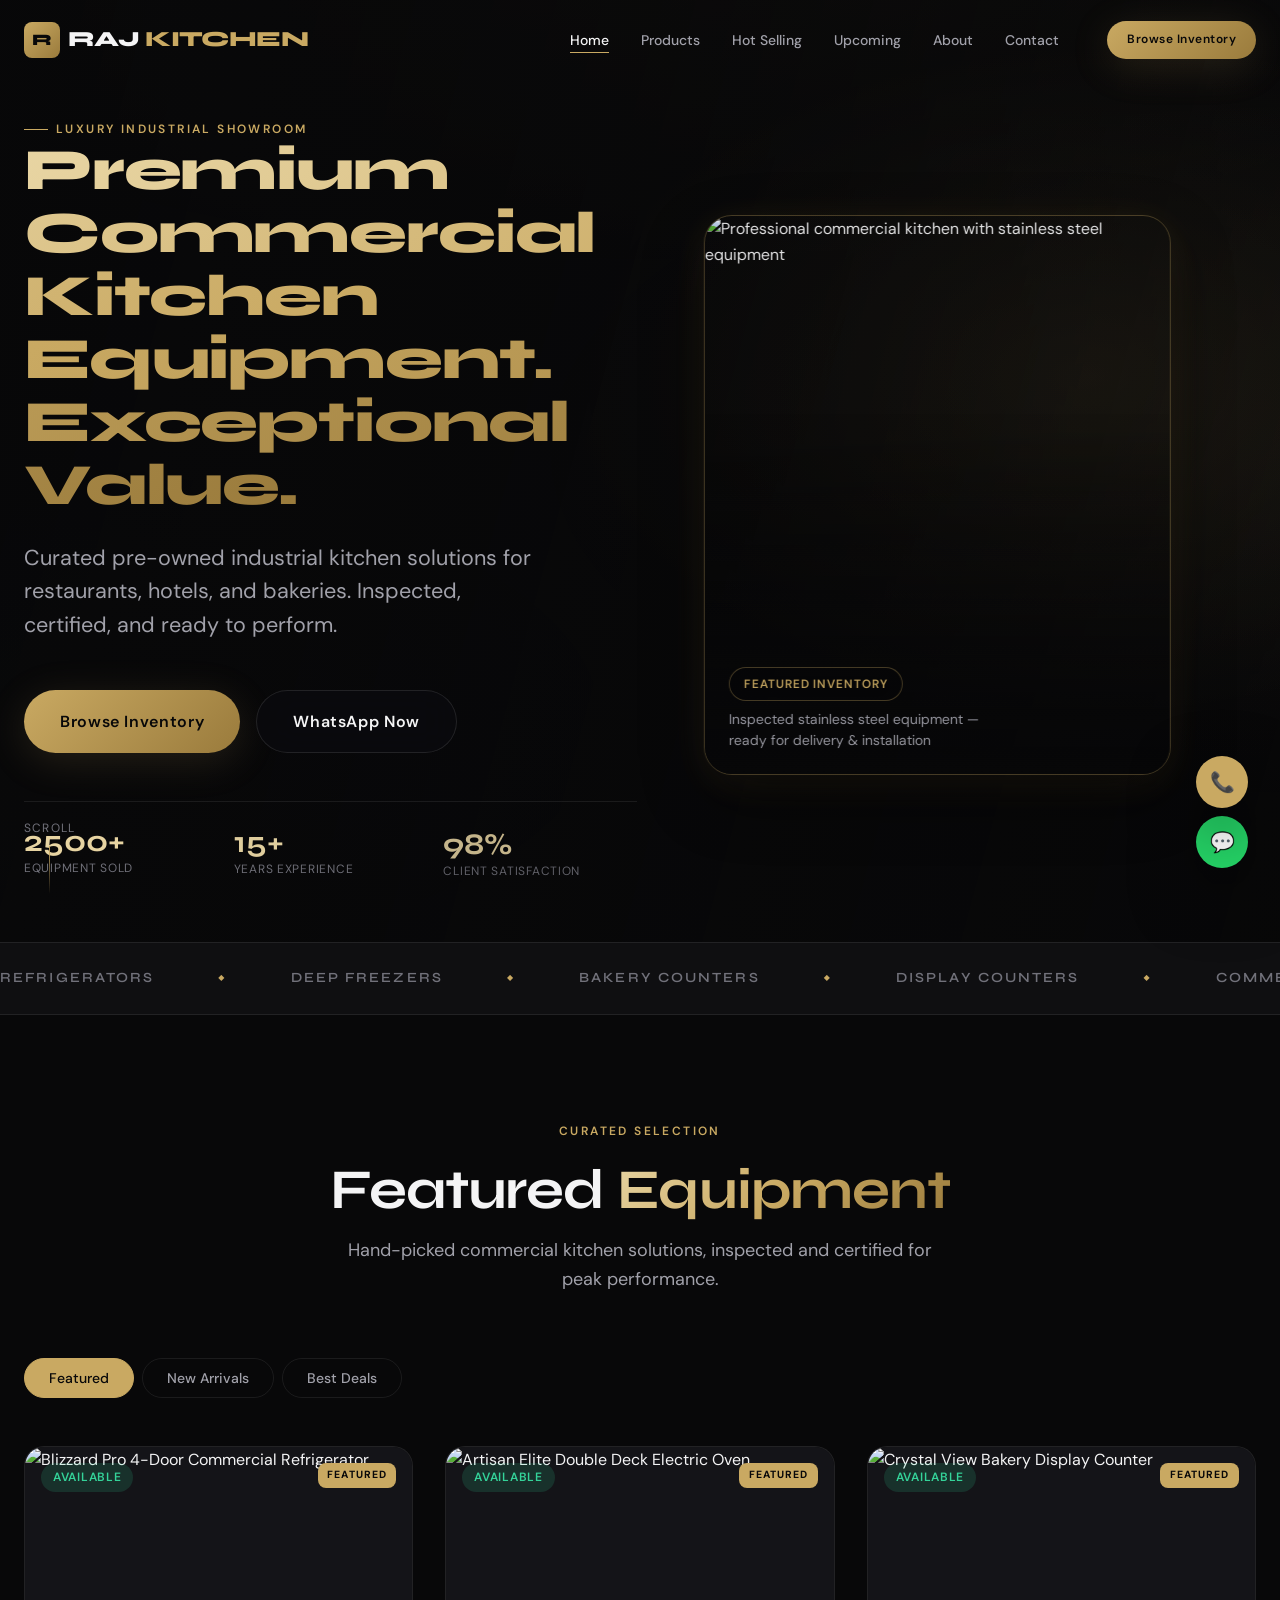
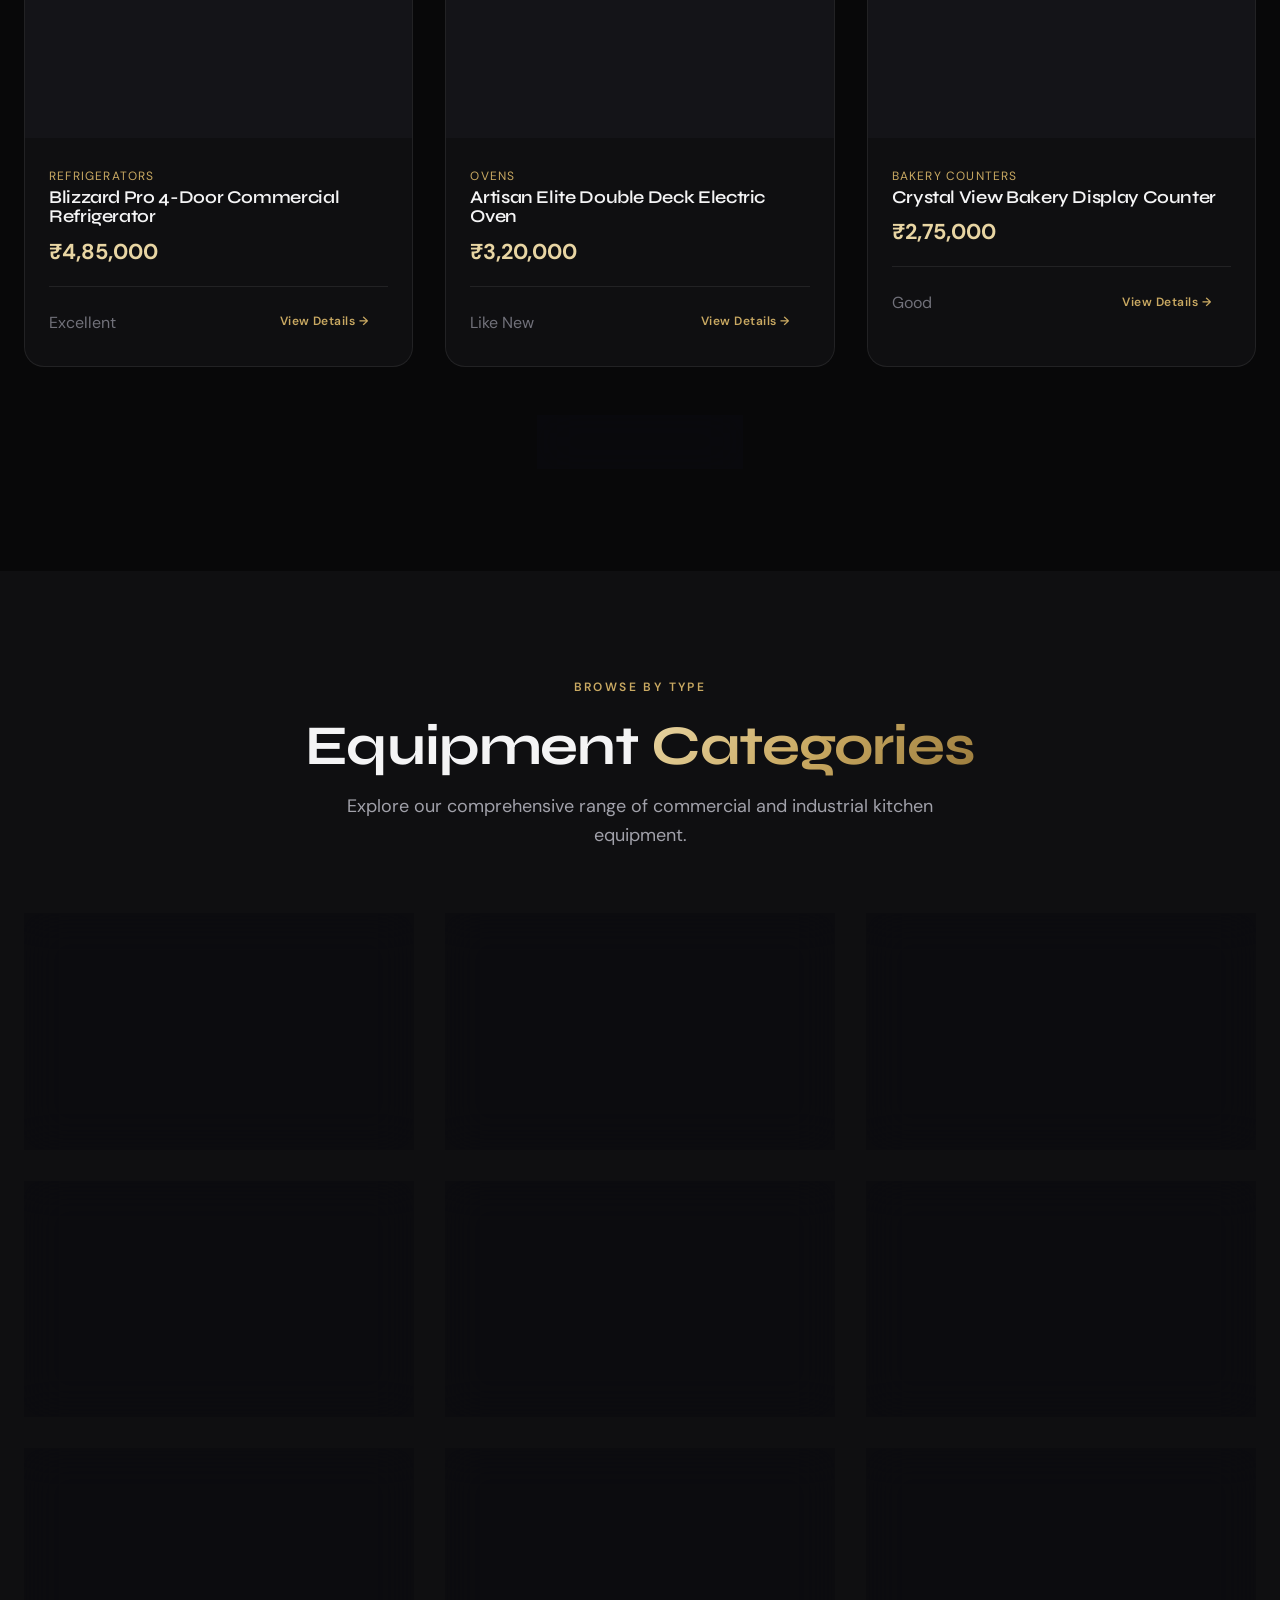
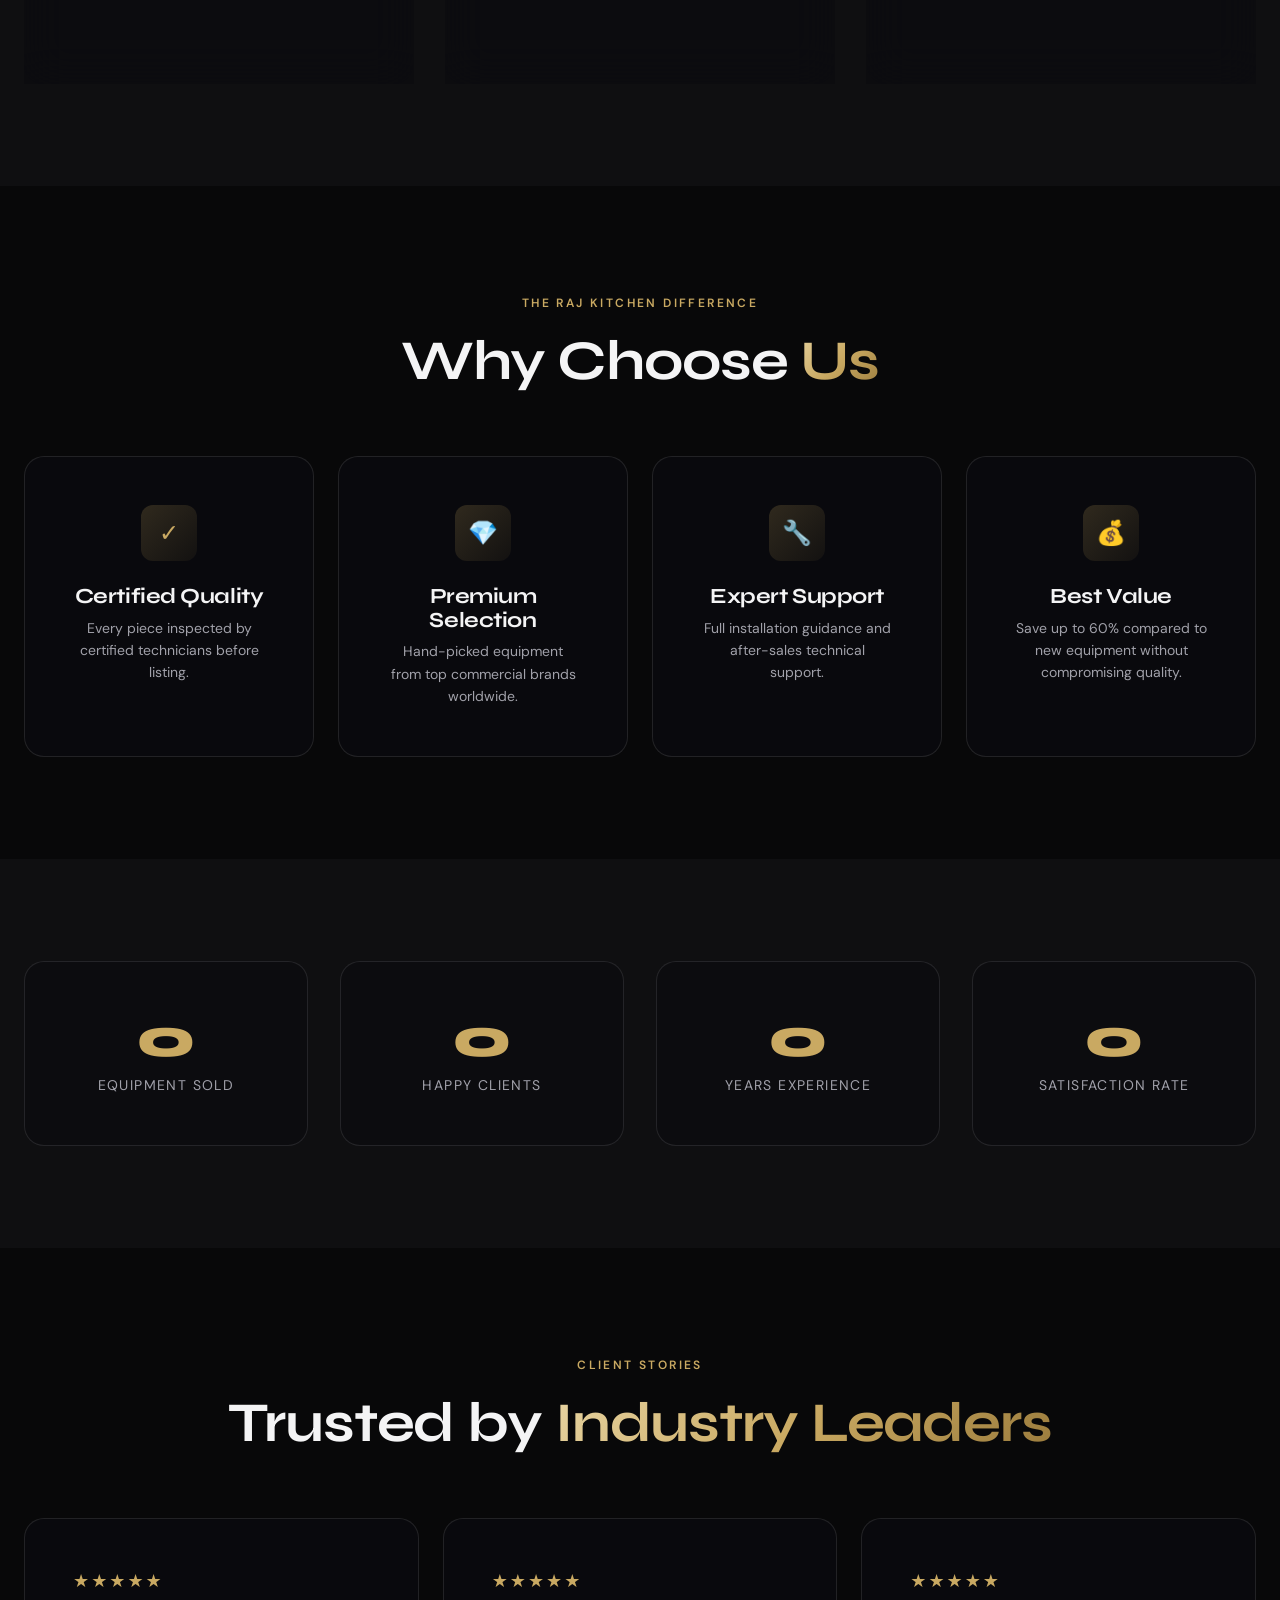
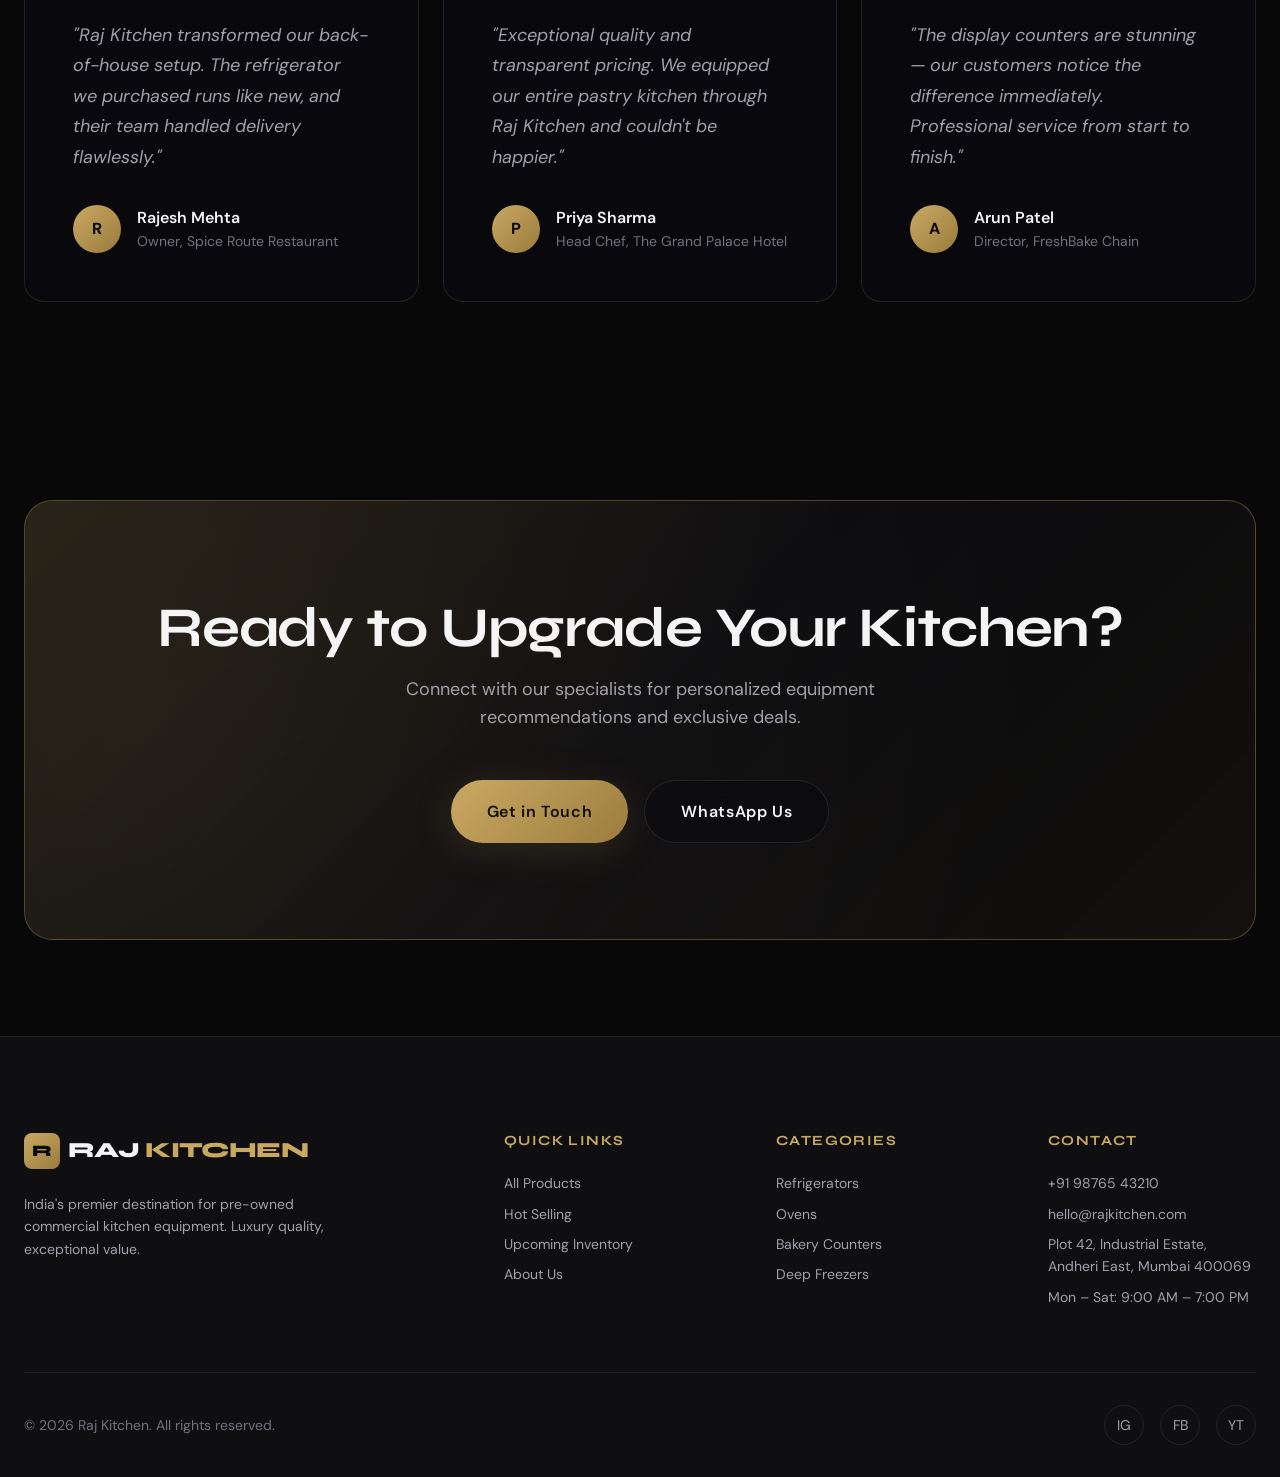
==== commit 49e282f2: "Fix mobile menu toggle visibility after scrolling. Keep the header above the menu overlay, add a sol" ====
--- a/index.html
+++ b/index.html
@@ -7,8 +7,8 @@
   <meta name="keywords" content="commercial kitchen equipment, used restaurant equipment, industrial refrigerators, bakery counters">
   <meta name="theme-color" content="#080809">
   <title>Raj Kitchen | Premium Commercial Kitchen Equipment</title>
-  <link rel="stylesheet" href="css/main.css?v=5">
-  <link rel="stylesheet" href="css/components.css?v=5">
+  <link rel="stylesheet" href="css/main.css?v=6">
+  <link rel="stylesheet" href="css/components.css?v=6">
   <link rel="stylesheet" href="https://cdn.jsdelivr.net/npm/aos@2.3.4/dist/aos.css">
   <link rel="stylesheet" href="https://cdn.jsdelivr.net/npm/swiper@11/swiper-bundle.min.css">
   <link rel="preconnect" href="https://fonts.googleapis.com">
--- a/css/components.css
+++ b/css/components.css
@@ -4,15 +4,20 @@
   top: 0;
   left: 0;
   right: 0;
-  z-index: 1000;
+  z-index: 1200;
   height: var(--header-height);
   transition: all var(--duration-normal) var(--ease-out-expo);
 }
 
 .header.scrolled {
-  background: rgba(8, 8, 9, 0.85);
+  background: rgba(8, 8, 9, 0.95);
   backdrop-filter: blur(20px);
   -webkit-backdrop-filter: blur(20px);
+  border-bottom: 1px solid var(--color-border);
+}
+
+.header.menu-open {
+  background: rgba(8, 8, 9, 0.98);
   border-bottom: 1px solid var(--color-border);
 }
 
@@ -115,12 +120,21 @@
 .nav__toggle.active span:nth-child(3) { transform: translateY(-7px) rotate(-45deg); }
 
 @media (max-width: 900px) {
+  .header {
+    background: rgba(8, 8, 9, 0.92);
+    backdrop-filter: blur(16px);
+    -webkit-backdrop-filter: blur(16px);
+    border-bottom: 1px solid rgba(255, 255, 255, 0.06);
+  }
+
   .header__inner {
     display: flex;
     align-items: center;
     justify-content: space-between;
     gap: 0.75rem;
     width: 100%;
+    position: relative;
+    z-index: 2;
   }
 
   .logo {
@@ -140,7 +154,19 @@
     display: flex !important;
     flex: 0 0 auto;
     order: 2;
-    z-index: 1002;
+    position: relative;
+    z-index: 3;
+    width: 44px;
+    height: 44px;
+    align-items: center;
+    justify-content: center;
+    background: rgba(255, 255, 255, 0.08);
+    border: 1px solid var(--color-border);
+    border-radius: var(--radius-sm);
+  }
+
+  .nav__toggle span {
+    background: var(--color-gold-light);
   }
 
   .nav {
@@ -168,25 +194,36 @@
 
   .nav__list {
     position: fixed;
-    top: var(--header-height);
-    left: 0;
-    right: 0;
-    bottom: 0;
+    inset: 0;
+    top: 0;
+    padding: calc(var(--header-height) + 2rem) 1.5rem 2rem;
     flex-direction: column;
-    justify-content: center;
-    gap: var(--space-2xl);
-    background: rgba(8, 8, 9, 0.97);
+    justify-content: flex-start;
+    align-items: center;
+    gap: var(--space-xl);
+    background: rgba(8, 8, 9, 0.98);
     backdrop-filter: blur(24px);
+    -webkit-backdrop-filter: blur(24px);
     transform: translateX(100%);
     transition: transform var(--duration-slow) var(--ease-out-expo);
-    z-index: 1001;
+    z-index: 1;
     width: 100%;
     pointer-events: auto;
-  }
-
-  .nav__list.open { transform: translateX(0); }
-
-  .nav__link { font-size: var(--text-2xl); font-family: var(--font-display); }
+    overflow-y: auto;
+    -webkit-overflow-scrolling: touch;
+  }
+
+  .nav__list.open {
+    transform: translateX(0);
+  }
+
+  .nav__link {
+    font-size: var(--text-2xl);
+    font-family: var(--font-display);
+    width: 100%;
+    text-align: center;
+    padding: 0.35rem 0;
+  }
 }
 
 /* ========== HERO ========== */
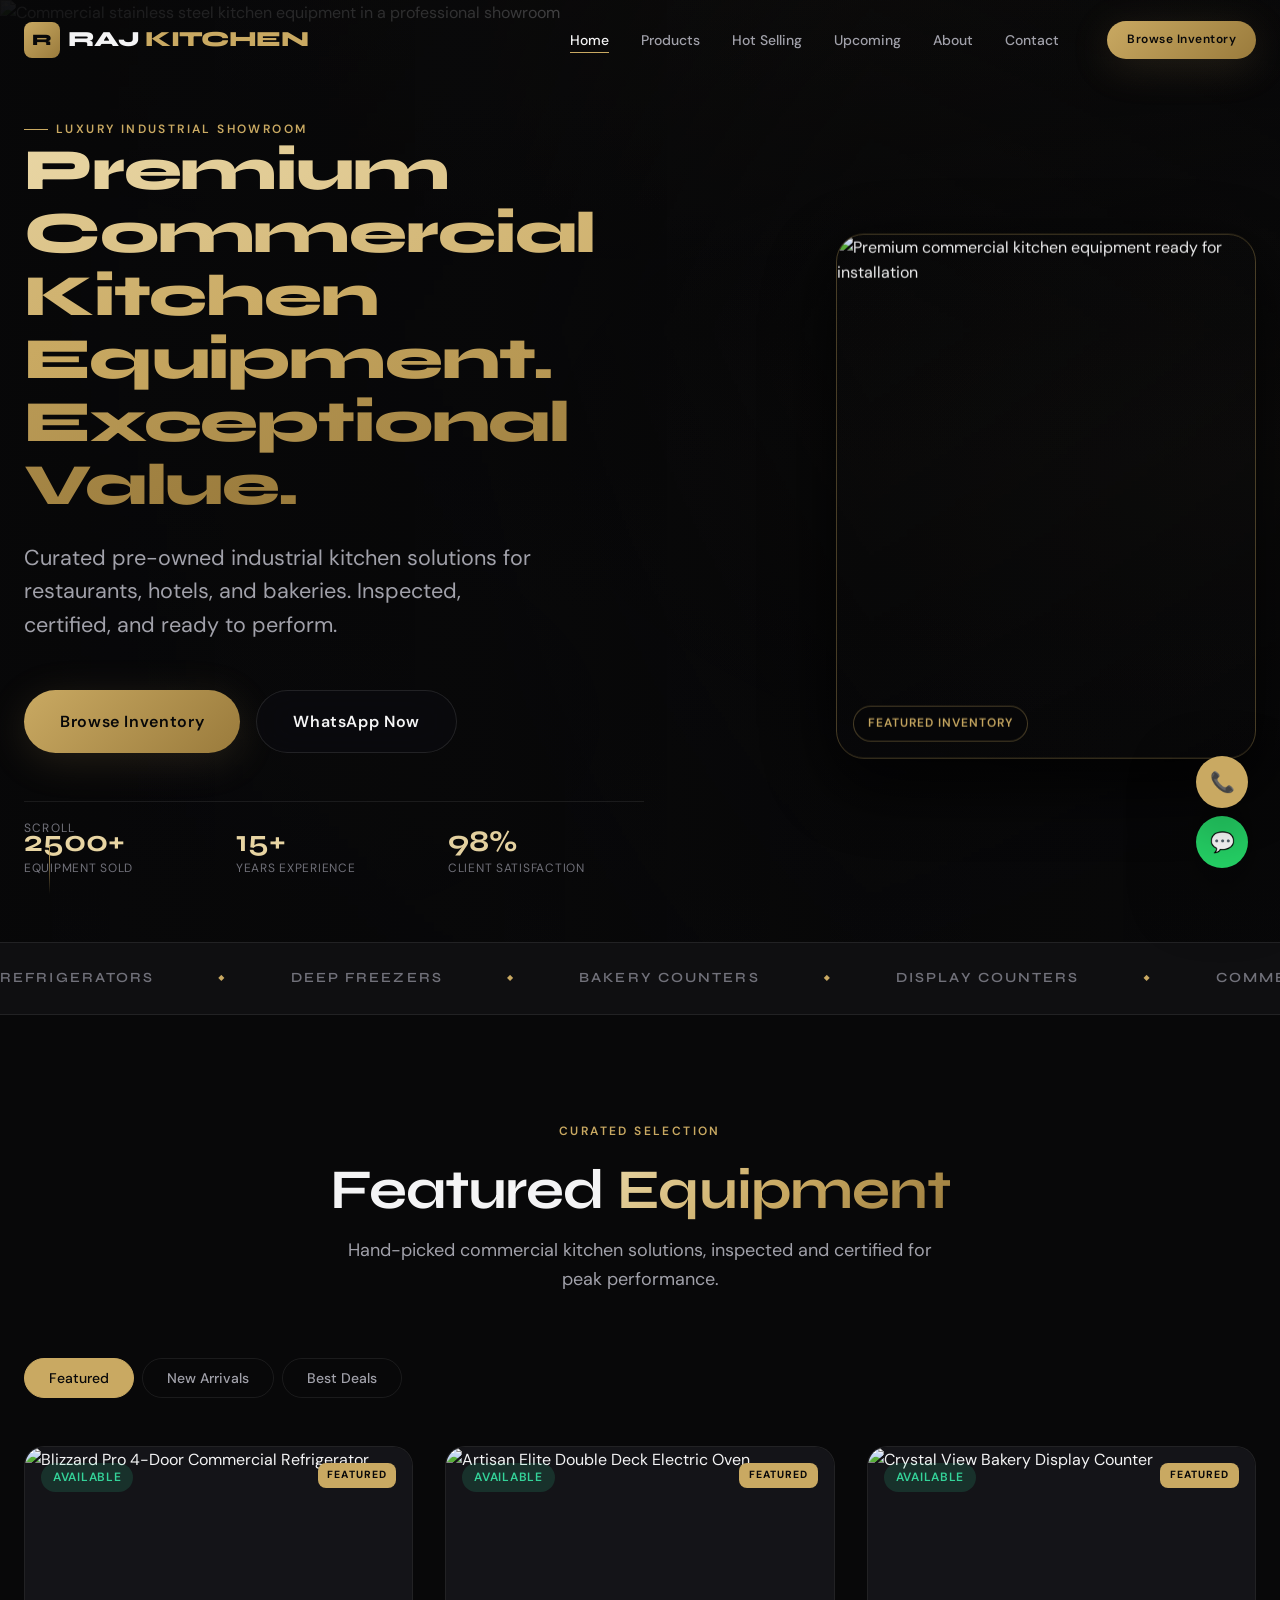
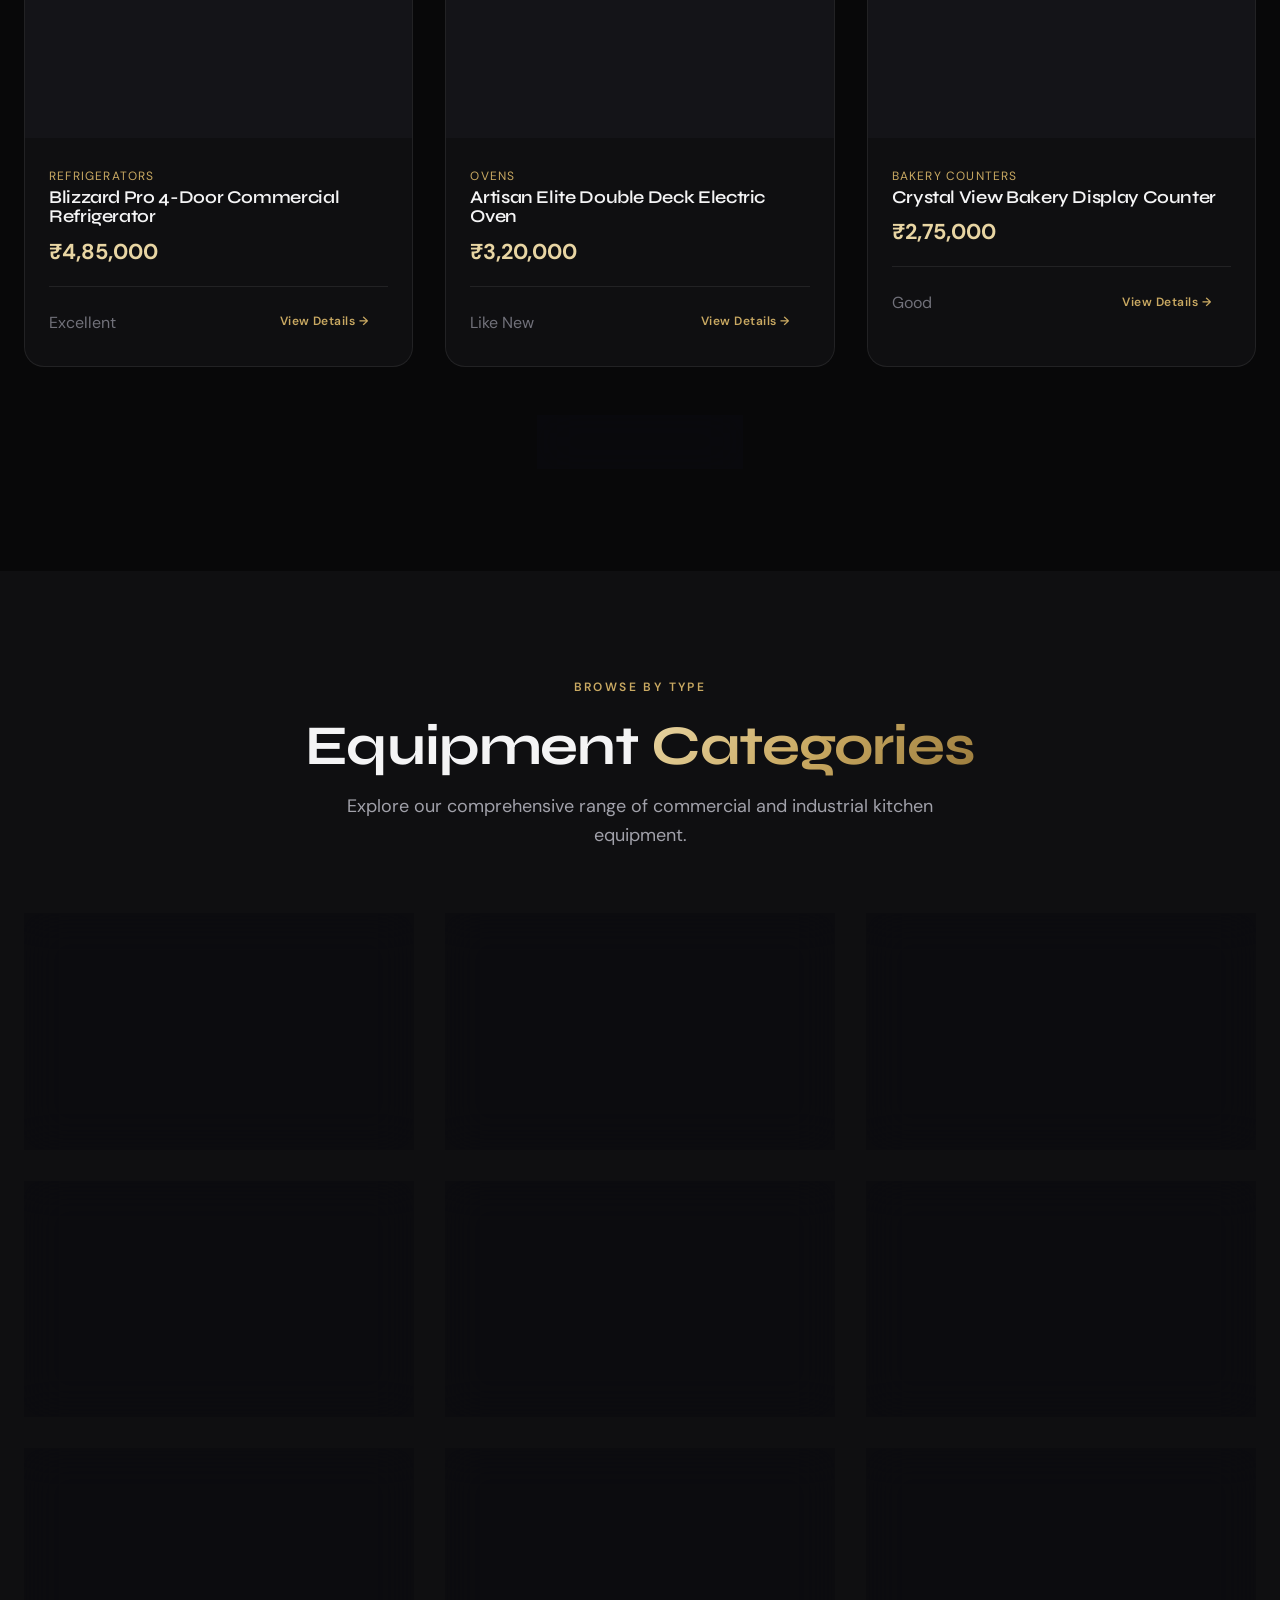
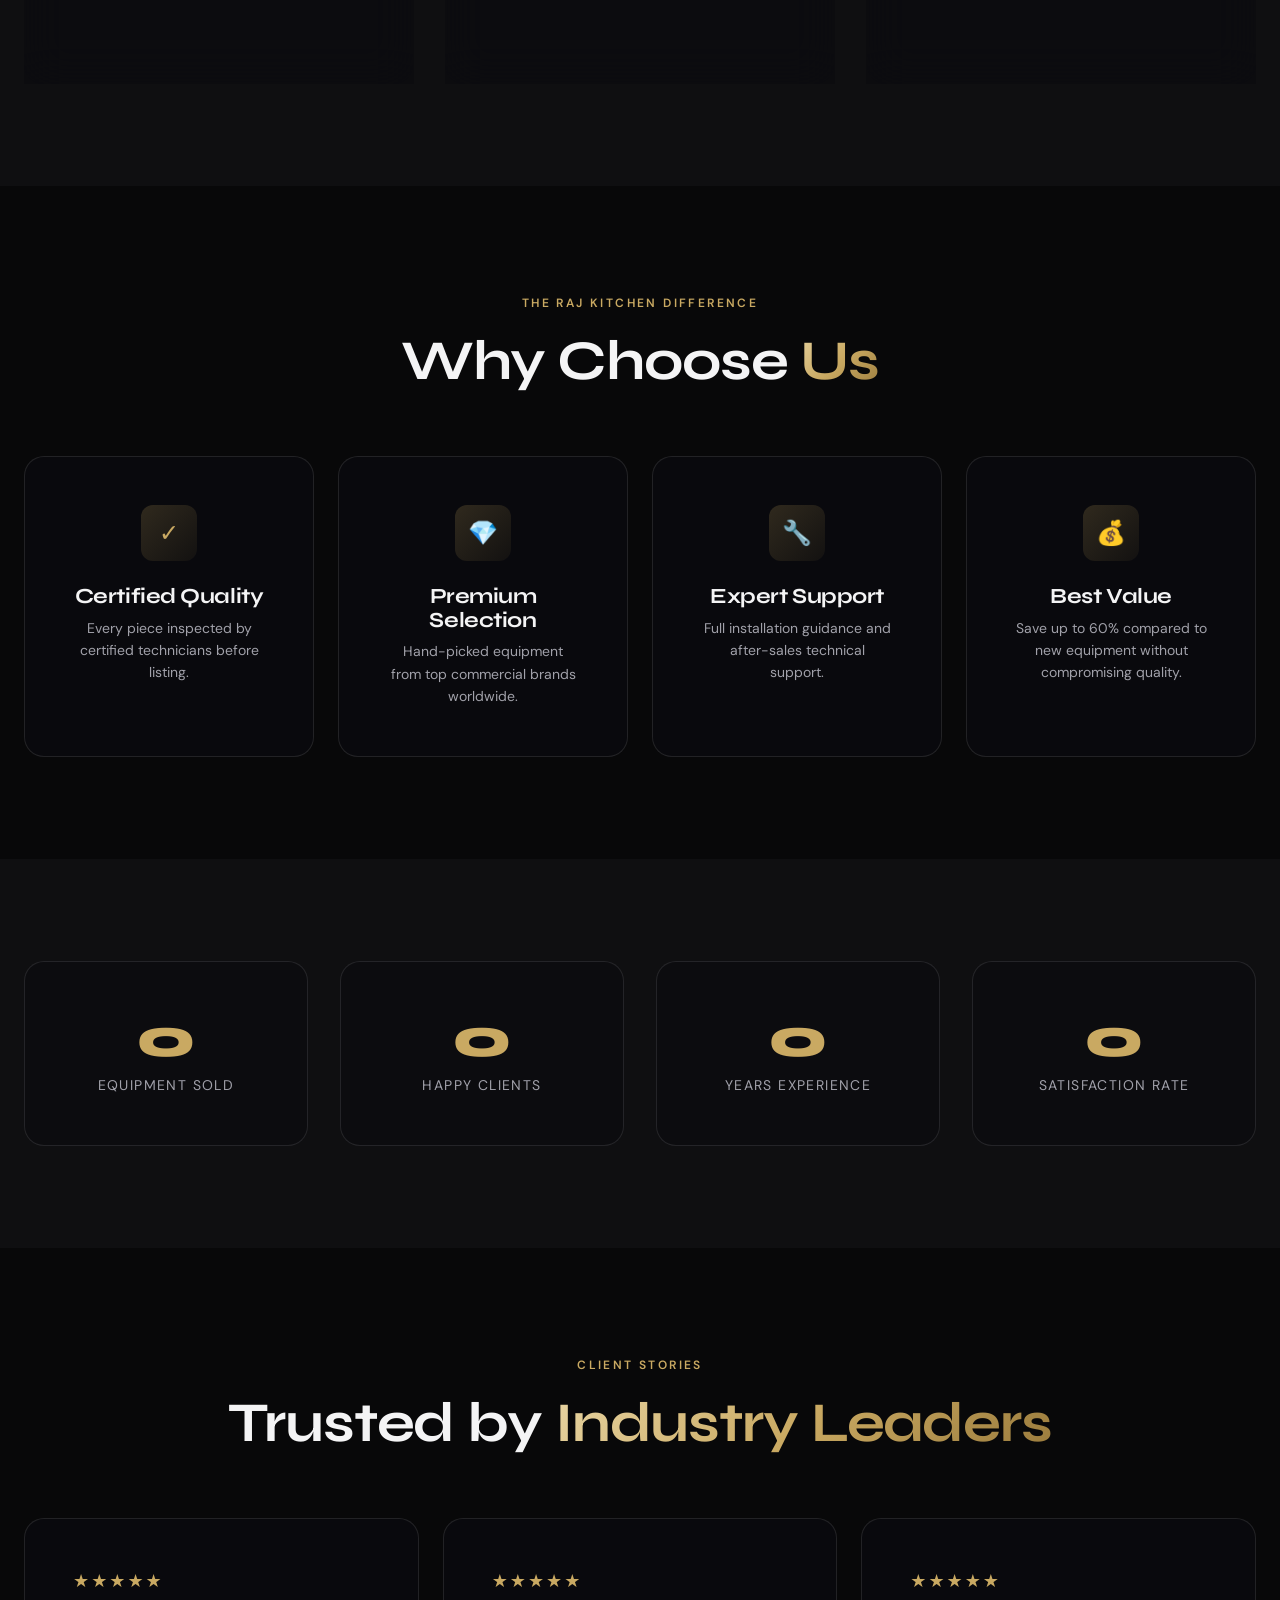
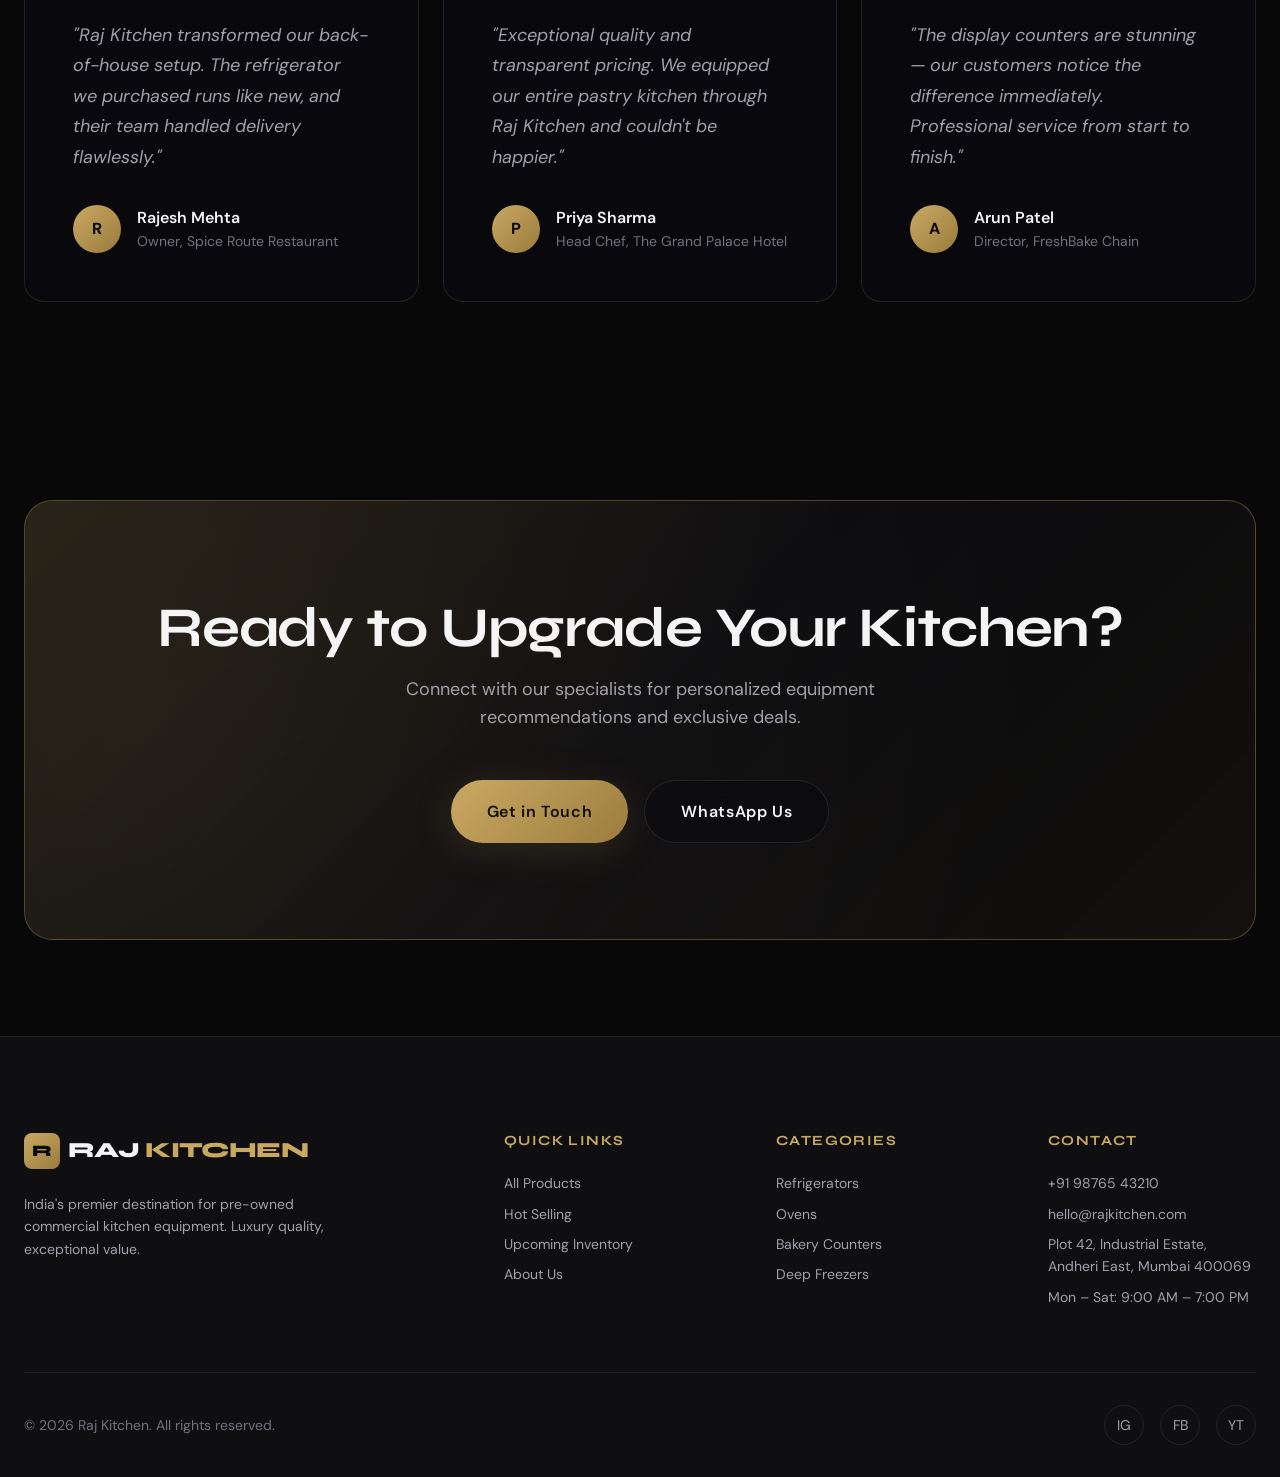
==== commit c7f926c1: "Make hero section image-forward with visible photography. Use a full-bleed commercial kitchen backgr" ====
--- a/index.html
+++ b/index.html
@@ -7,8 +7,8 @@
   <meta name="keywords" content="commercial kitchen equipment, used restaurant equipment, industrial refrigerators, bakery counters">
   <meta name="theme-color" content="#080809">
   <title>Raj Kitchen | Premium Commercial Kitchen Equipment</title>
-  <link rel="stylesheet" href="css/main.css?v=6">
-  <link rel="stylesheet" href="css/components.css?v=6">
+  <link rel="stylesheet" href="css/main.css?v=7">
+  <link rel="stylesheet" href="css/components.css?v=7">
   <link rel="stylesheet" href="https://cdn.jsdelivr.net/npm/aos@2.3.4/dist/aos.css">
   <link rel="stylesheet" href="https://cdn.jsdelivr.net/npm/swiper@11/swiper-bundle.min.css">
   <link rel="preconnect" href="https://fonts.googleapis.com">
@@ -21,19 +21,19 @@
   <div id="site-nav"></div>
 
   <!-- Hero -->
-  <section class="hero hero--premium">
-    <div class="hero__backdrop" aria-hidden="true">
+  <section class="hero hero--image">
+    <div class="hero__media" aria-hidden="true">
       <img
-        class="hero__backdrop-img"
-        src="https://images.unsplash.com/photo-1590846403082-0aa9e755f0d6?w=1920&q=85&auto=format&fit=crop"
-        alt=""
+        class="hero__image"
+        src="https://images.unsplash.com/photo-1578662996442-48f60103fc96?w=1920&q=85&auto=format&fit=crop"
+        alt="Commercial stainless steel kitchen equipment in a professional showroom"
         loading="eager"
         fetchpriority="high"
       >
-      <div class="hero__backdrop-shade"></div>
+      <div class="hero__overlay"></div>
     </div>
 
-    <div class="container hero__layout">
+    <div class="container hero__inner">
       <div class="hero__content">
         <span class="eyebrow">Luxury Industrial Showroom</span>
         <h1 class="hero__title">
@@ -51,18 +51,14 @@
         </div>
       </div>
 
-      <div class="hero__visual" data-aos="fade-left">
-        <div class="hero__visual-main">
-          <img
-            src="https://images.unsplash.com/photo-1556911222-e6c71d4e2f92?w=1200&q=85&auto=format&fit=crop"
-            alt="Professional commercial kitchen with stainless steel equipment"
-            loading="eager"
-          >
-          <div class="hero__visual-overlay">
-            <span class="hero__visual-tag">Featured Inventory</span>
-            <p class="hero__visual-note">Inspected stainless steel equipment — ready for delivery &amp; installation</p>
-          </div>
-        </div>
+      <div class="hero__frame" data-aos="fade-up">
+        <img
+          class="hero__frame-img"
+          src="https://images.unsplash.com/photo-1556911222-e6c71d4e2f92?w=1200&q=85&auto=format&fit=crop"
+          alt="Premium commercial kitchen equipment ready for installation"
+          loading="eager"
+        >
+        <div class="hero__frame-badge">Featured Inventory</div>
       </div>
     </div>
 
--- a/css/components.css
+++ b/css/components.css
@@ -236,38 +236,36 @@
   overflow: hidden;
 }
 
-.hero--premium {
+.hero--image {
   isolation: isolate;
 }
 
-.hero__backdrop {
+.hero__media {
   position: absolute;
   inset: 0;
   z-index: 0;
-  pointer-events: none;
-}
-
-.hero__backdrop-img {
+}
+
+.hero__image {
   width: 100%;
   height: 100%;
   object-fit: cover;
-  object-position: center 30%;
-  transform: scale(1.04);
-}
-
-.hero__backdrop-shade {
+  object-position: center;
+}
+
+.hero__overlay {
   position: absolute;
   inset: 0;
   background:
-    linear-gradient(105deg, rgba(8, 8, 9, 0.94) 0%, rgba(8, 8, 9, 0.78) 42%, rgba(8, 8, 9, 0.35) 100%),
-    radial-gradient(ellipse 70% 60% at 85% 40%, rgba(201, 169, 98, 0.14), transparent 60%);
-}
-
-.hero__layout {
+    linear-gradient(90deg, rgba(8, 8, 9, 0.92) 0%, rgba(8, 8, 9, 0.72) 38%, rgba(8, 8, 9, 0.25) 68%, rgba(8, 8, 9, 0.45) 100%),
+    linear-gradient(180deg, rgba(8, 8, 9, 0.35) 0%, transparent 35%, rgba(8, 8, 9, 0.55) 100%);
+}
+
+.hero__inner {
   position: relative;
   z-index: 2;
   display: grid;
-  grid-template-columns: 1.05fr 0.95fr;
+  grid-template-columns: minmax(0, 1fr) minmax(280px, 420px);
   gap: var(--space-3xl);
   align-items: center;
   min-height: calc(100vh - var(--header-height));
@@ -328,51 +326,32 @@
   letter-spacing: 0.06em;
 }
 
-/* Hero visual showcase */
-.hero__visual {
-  position: relative;
-  min-height: 480px;
-}
-
-.hero__visual-main {
+.hero__frame {
   position: relative;
   border-radius: var(--radius-xl);
   overflow: hidden;
   border: 1px solid var(--color-border-gold);
-  box-shadow: var(--shadow-lg), var(--shadow-gold);
-  aspect-ratio: 5/6;
-  max-height: 560px;
-}
-
-.hero__visual-main img {
+  box-shadow: var(--shadow-lg), 0 24px 80px rgba(0, 0, 0, 0.45);
+  aspect-ratio: 4/5;
+  max-height: min(68vh, 560px);
+  margin-left: auto;
+  width: 100%;
+}
+
+.hero__frame-img {
   width: 100%;
   height: 100%;
   object-fit: cover;
   object-position: center;
-  transition: transform var(--duration-slow) var(--ease-out-expo);
-}
-
-.hero__visual-main:hover img {
-  transform: scale(1.03);
-}
-
-.hero__visual-overlay {
+  display: block;
+}
+
+.hero__frame-badge {
   position: absolute;
-  inset: 0;
-  display: flex;
-  flex-direction: column;
-  justify-content: flex-end;
-  padding: var(--space-lg);
-  background: linear-gradient(180deg, transparent 35%, rgba(8, 8, 9, 0.88) 100%);
-  pointer-events: none;
-}
-
-.hero__visual-tag {
-  display: inline-flex;
-  align-self: flex-start;
-  margin-bottom: var(--space-sm);
-  padding: 0.4rem 0.85rem;
-  background: rgba(8, 8, 9, 0.72);
+  left: var(--space-md);
+  bottom: var(--space-md);
+  padding: 0.45rem 0.9rem;
+  background: rgba(8, 8, 9, 0.78);
   border: 1px solid var(--color-border-gold);
   border-radius: var(--radius-full);
   font-size: var(--text-xs);
@@ -383,14 +362,6 @@
   backdrop-filter: blur(12px);
 }
 
-.hero__visual-note {
-  margin: 0;
-  max-width: 28ch;
-  font-size: var(--text-sm);
-  line-height: 1.45;
-  color: var(--color-text-muted);
-}
-
 .hero__scroll-hint {
   position: absolute;
   bottom: var(--space-2xl);
@@ -419,12 +390,25 @@
 }
 
 @media (max-width: 900px) {
-  .hero__layout {
+  .hero__inner {
     grid-template-columns: 1fr;
     min-height: auto;
-    gap: 1.75rem;
-    padding-top: 1rem;
+    gap: 1.5rem;
+    padding-top: 0.75rem;
     padding-bottom: 2.5rem;
+  }
+
+  .hero__overlay {
+    background:
+      linear-gradient(180deg, rgba(8, 8, 9, 0.35) 0%, rgba(8, 8, 9, 0.55) 42%, rgba(8, 8, 9, 0.94) 100%);
+  }
+
+  .hero__frame {
+    order: -1;
+    aspect-ratio: 16/10;
+    max-height: none;
+    max-width: 100%;
+    margin: 0;
   }
 
   .hero__content {
@@ -452,30 +436,7 @@
     font-size: var(--text-xl);
   }
 
-  .hero__visual {
-    order: -1;
-    min-height: auto;
-    max-width: 420px;
-    margin: 0 auto;
-    width: 100%;
-  }
-
-  .hero__visual-main {
-    aspect-ratio: 16/10;
-    max-height: none;
-  }
-
-  .hero__visual-note {
-    max-width: none;
-    font-size: var(--text-xs);
-  }
-
   .hero__scroll-hint { display: none; }
-
-  .hero__backdrop-shade {
-    background:
-      linear-gradient(180deg, rgba(8, 8, 9, 0.55) 0%, rgba(8, 8, 9, 0.92) 45%, rgba(8, 8, 9, 0.98) 100%);
-  }
 }
 
 @media (max-width: 480px) {
@@ -491,6 +452,10 @@
     gap: 0.5rem;
   }
 
+  .hero__frame {
+    aspect-ratio: 4/3;
+    border-radius: var(--radius-lg);
+  }
 }
 
 /* ========== PRODUCT CARDS ========== */
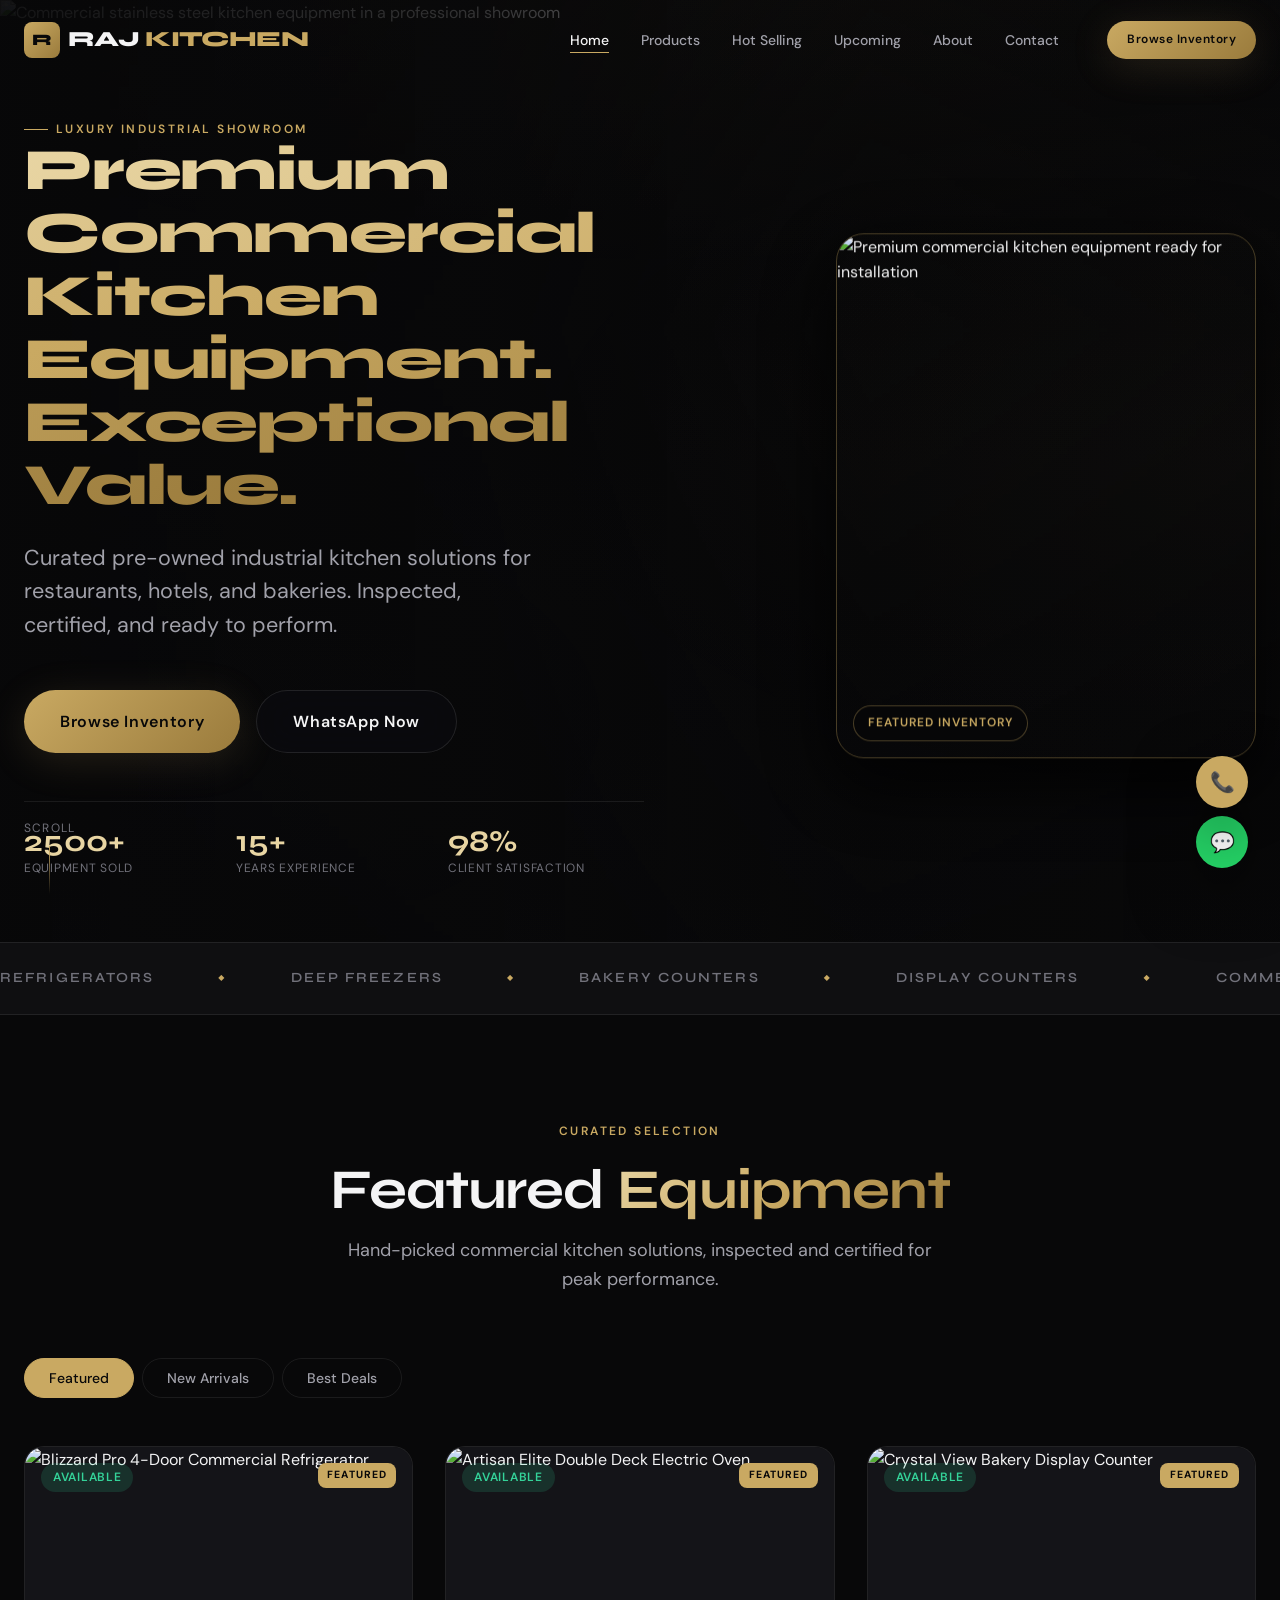
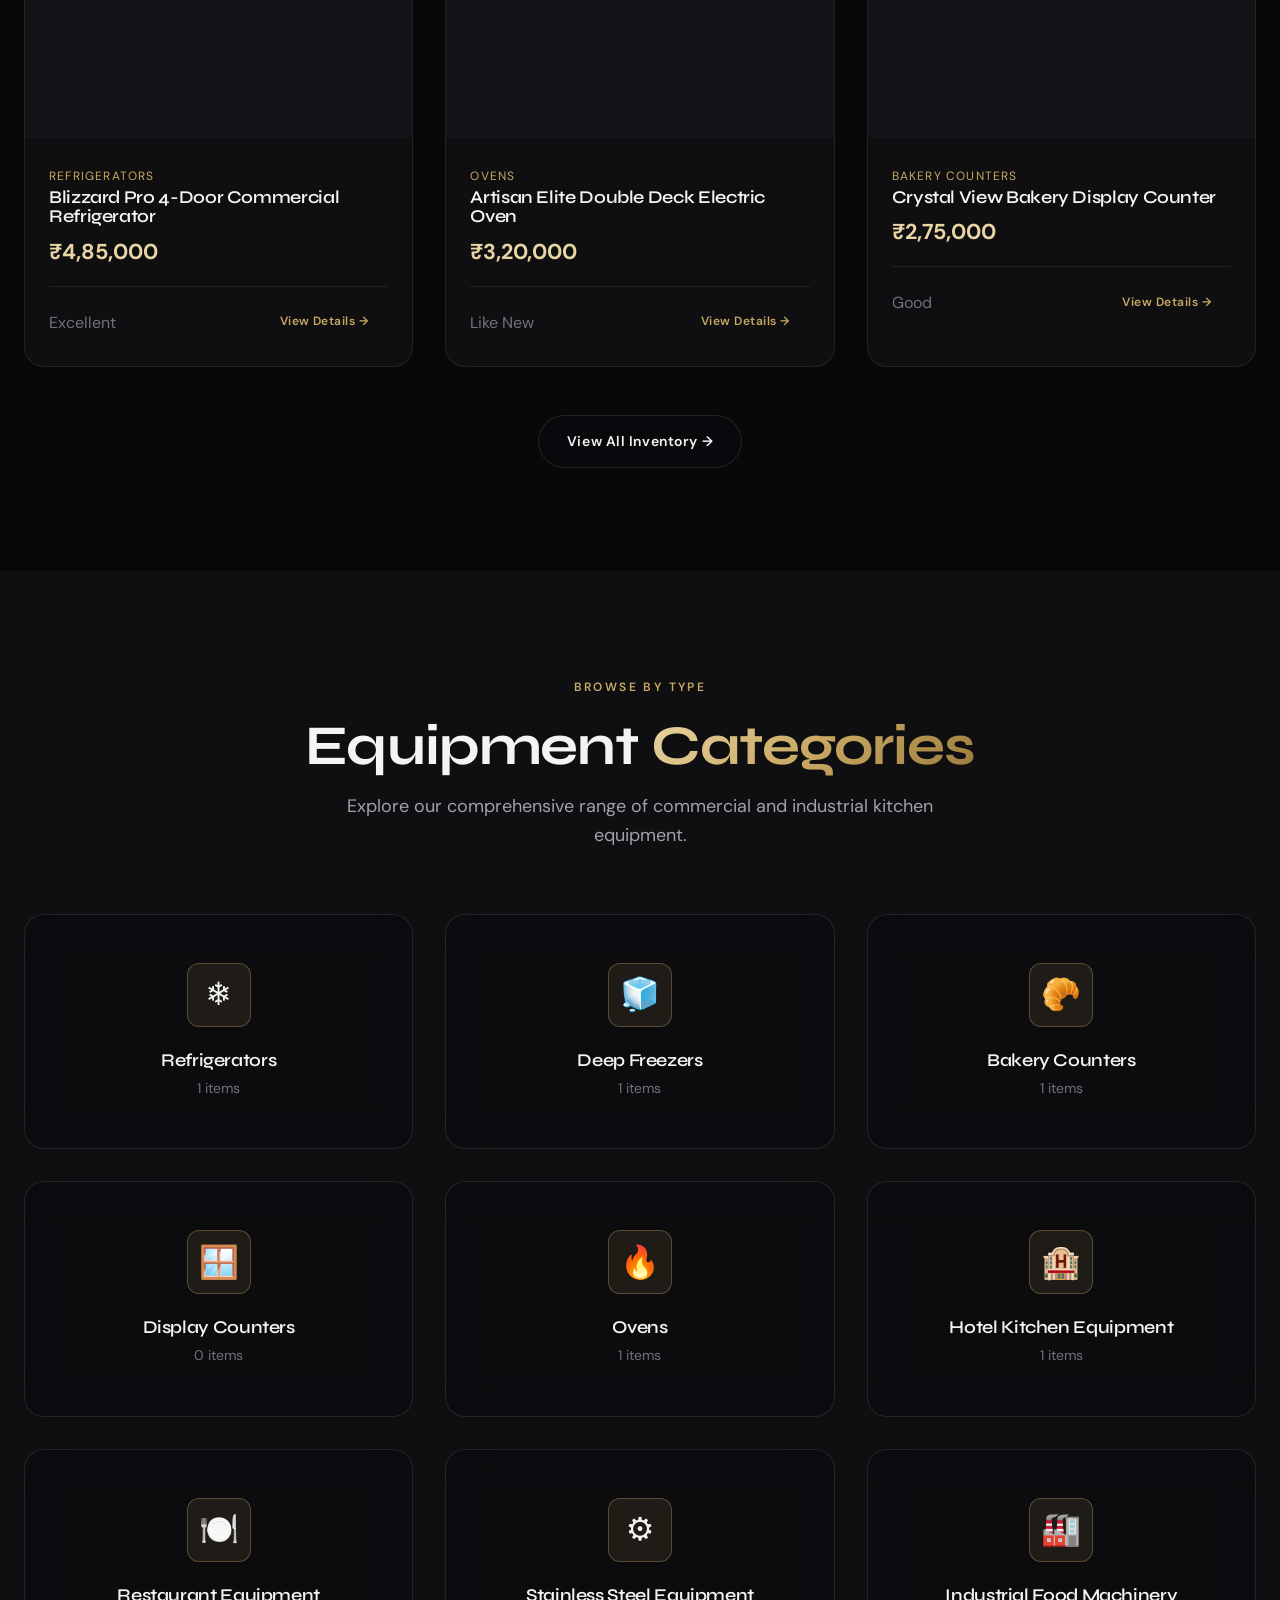
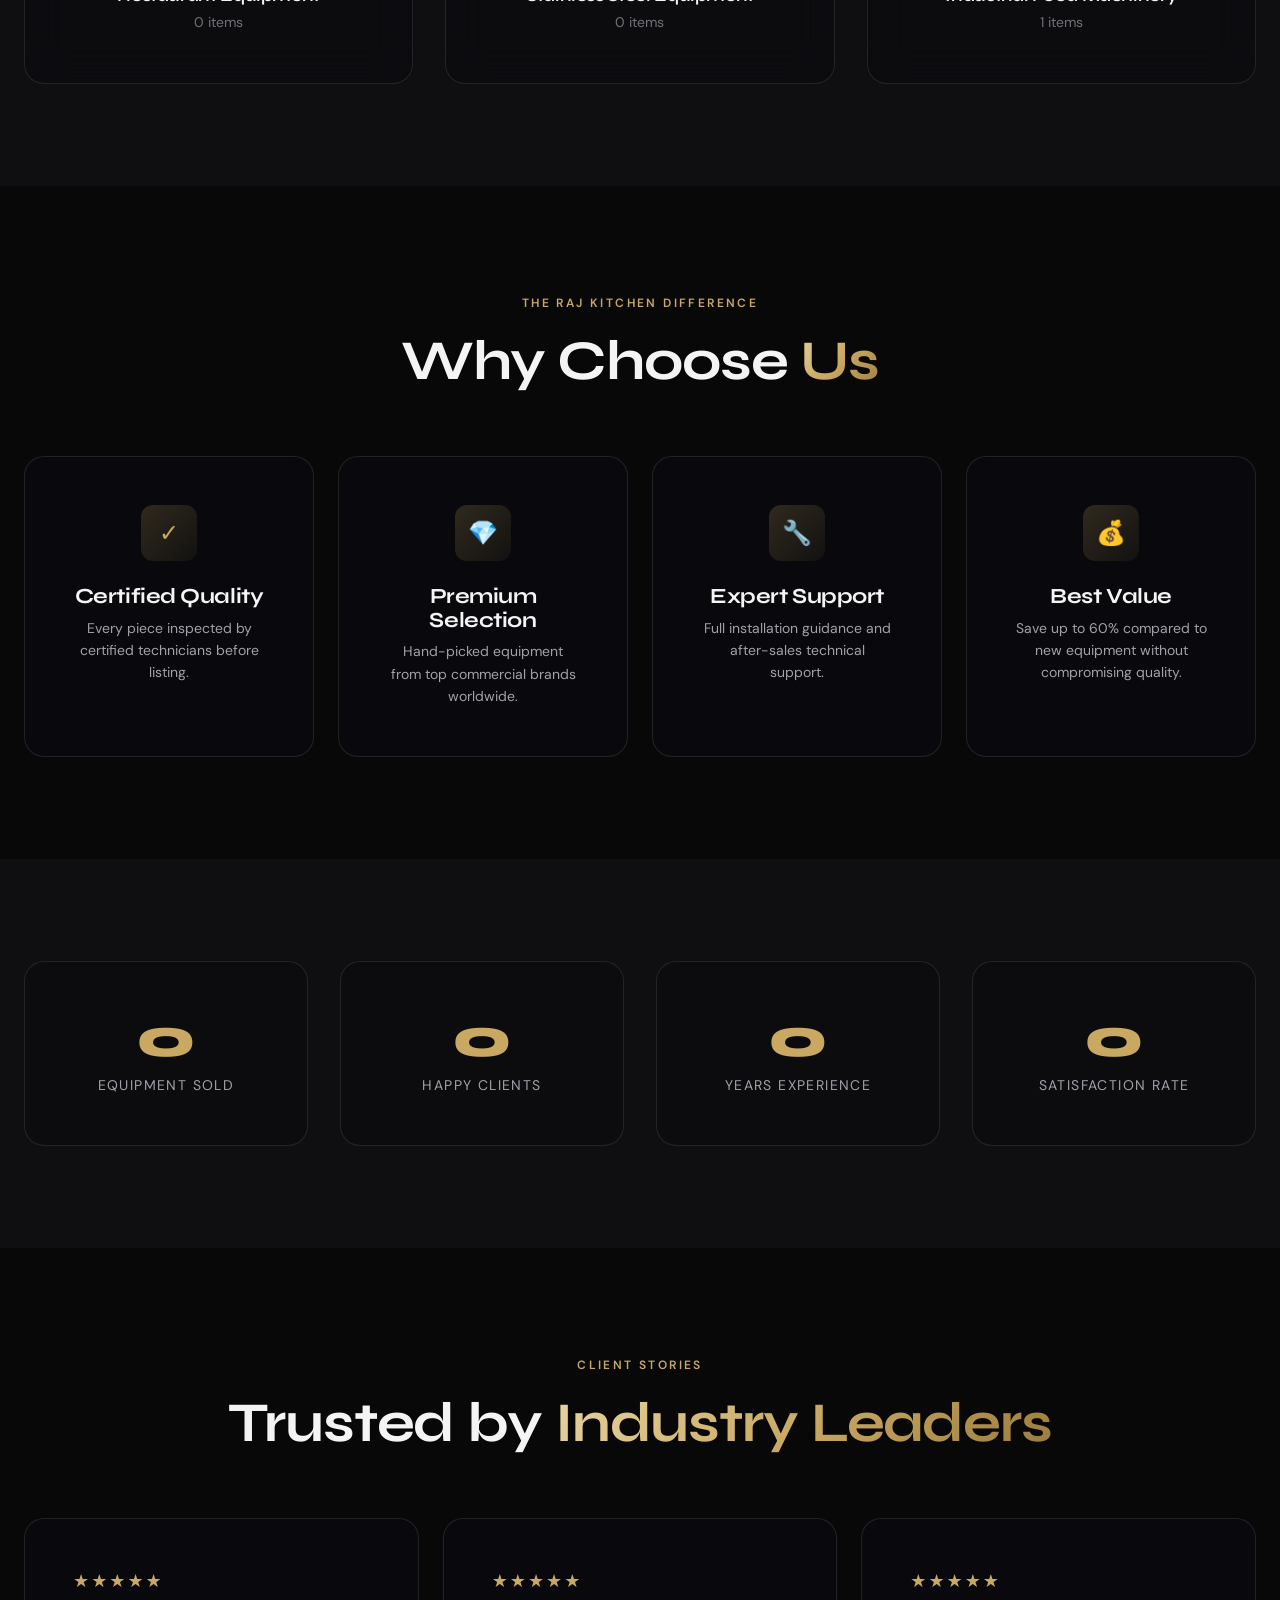
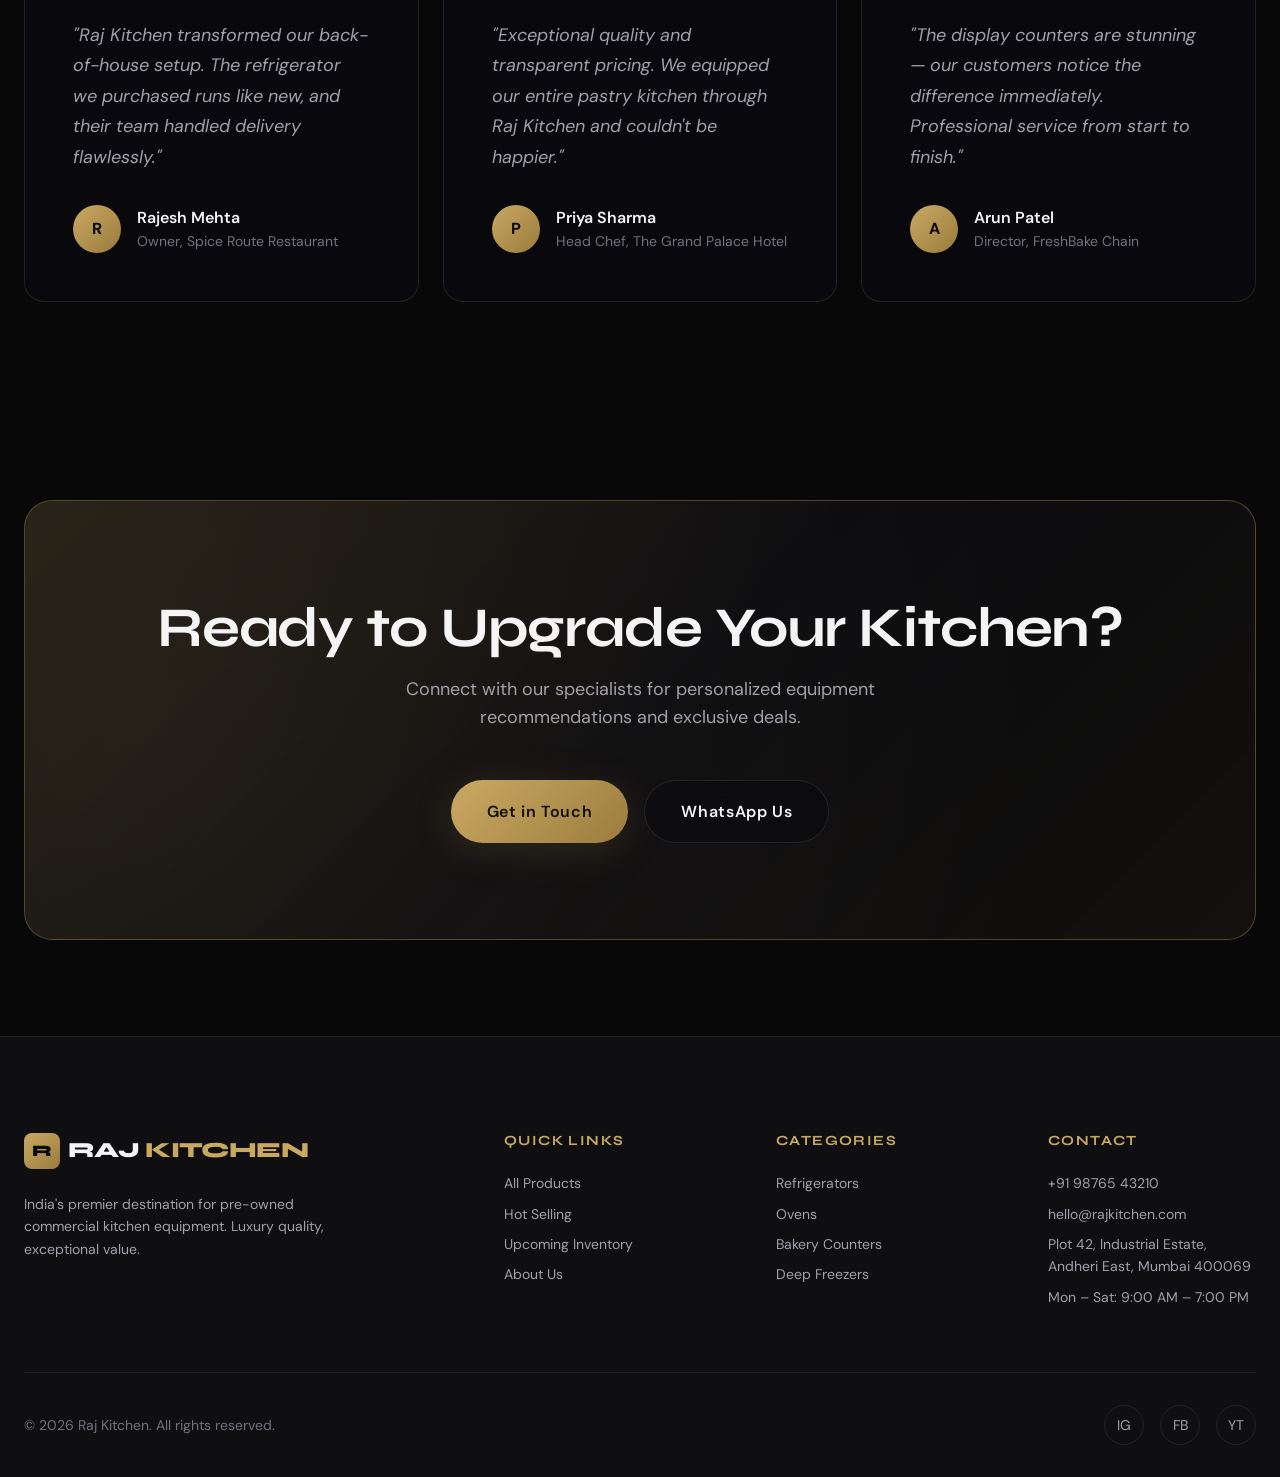
==== commit e22020d2: "Fix mobile menu stacking with body-level drawer overlay. Move the mobile navigation into a fixed dra" ====
--- a/index.html
+++ b/index.html
@@ -7,8 +7,8 @@
   <meta name="keywords" content="commercial kitchen equipment, used restaurant equipment, industrial refrigerators, bakery counters">
   <meta name="theme-color" content="#080809">
   <title>Raj Kitchen | Premium Commercial Kitchen Equipment</title>
-  <link rel="stylesheet" href="css/main.css?v=7">
-  <link rel="stylesheet" href="css/components.css?v=7">
+  <link rel="stylesheet" href="css/main.css?v=8">
+  <link rel="stylesheet" href="css/components.css?v=8">
   <link rel="stylesheet" href="https://cdn.jsdelivr.net/npm/aos@2.3.4/dist/aos.css">
   <link rel="stylesheet" href="https://cdn.jsdelivr.net/npm/swiper@11/swiper-bundle.min.css">
   <link rel="preconnect" href="https://fonts.googleapis.com">
@@ -173,7 +173,7 @@
   <script src="https://www.gstatic.com/firebasejs/8.10.1/firebase-storage.js" defer></script>
   <script src="js/firebase-config.js" defer></script>
   <script src="js/firebase-service.js" defer></script>
-  <script src="js/components/navigation.js" defer></script>
+  <script src="js/components/navigation.js?v=8" defer></script>
   <script src="js/components/footer.js" defer></script>
   <script src="js/components/floating-buttons.js" defer></script>
   <script src="js/components/product-card.js" defer></script>
--- a/css/components.css
+++ b/css/components.css
@@ -119,12 +119,18 @@
 .nav__toggle.active span:nth-child(2) { opacity: 0; }
 .nav__toggle.active span:nth-child(3) { transform: translateY(-7px) rotate(-45deg); }
 
+/* Mobile drawer — appended to body, above all page content */
+.nav-drawer {
+  display: none;
+}
+
 @media (max-width: 900px) {
   .header {
-    background: rgba(8, 8, 9, 0.92);
+    background: rgba(8, 8, 9, 0.96);
     backdrop-filter: blur(16px);
     -webkit-backdrop-filter: blur(16px);
     border-bottom: 1px solid rgba(255, 255, 255, 0.06);
+    z-index: 10000;
   }
 
   .header__inner {
@@ -133,8 +139,6 @@
     justify-content: space-between;
     gap: 0.75rem;
     width: 100%;
-    position: relative;
-    z-index: 2;
   }
 
   .logo {
@@ -153,9 +157,8 @@
   .nav__toggle {
     display: flex !important;
     flex: 0 0 auto;
-    order: 2;
     position: relative;
-    z-index: 3;
+    z-index: 2;
     width: 44px;
     height: 44px;
     align-items: center;
@@ -169,61 +172,98 @@
     background: var(--color-gold-light);
   }
 
-  .nav {
-    position: static;
-    width: 0;
-    height: 0;
-    margin: 0;
-    padding: 0;
-    overflow: visible;
-    order: 3;
-  }
-
-  .nav__cta {
-    display: none !important;
-    visibility: hidden;
-    width: 0 !important;
-    height: 0 !important;
-    padding: 0 !important;
-    margin: 0 !important;
-    overflow: hidden !important;
-    opacity: 0 !important;
-    pointer-events: none !important;
-    position: absolute !important;
-  }
-
-  .nav__list {
+  .nav--desktop {
+    display: none;
+  }
+
+  .nav-drawer {
+    display: block;
     position: fixed;
     inset: 0;
+    z-index: 9999;
+    pointer-events: none;
+    visibility: hidden;
+  }
+
+  .nav-drawer.open {
+    pointer-events: auto;
+    visibility: visible;
+  }
+
+  .nav-drawer__backdrop {
+    position: absolute;
+    inset: 0;
+    background: rgba(8, 8, 9, 0.72);
+    opacity: 0;
+    transition: opacity var(--duration-normal) var(--ease-out-expo);
+  }
+
+  .nav-drawer.open .nav-drawer__backdrop {
+    opacity: 1;
+  }
+
+  .nav-drawer__panel {
+    position: absolute;
     top: 0;
-    padding: calc(var(--header-height) + 2rem) 1.5rem 2rem;
+    right: 0;
+    bottom: 0;
+    width: min(100%, 420px);
+    padding: calc(var(--header-height) + 2rem) 1.75rem 2rem;
+    display: flex;
     flex-direction: column;
-    justify-content: flex-start;
-    align-items: center;
+    align-items: stretch;
     gap: var(--space-xl);
-    background: rgba(8, 8, 9, 0.98);
-    backdrop-filter: blur(24px);
-    -webkit-backdrop-filter: blur(24px);
+    background: #080809;
+    border-left: 1px solid var(--color-border);
+    box-shadow: -24px 0 80px rgba(0, 0, 0, 0.55);
     transform: translateX(100%);
     transition: transform var(--duration-slow) var(--ease-out-expo);
-    z-index: 1;
-    width: 100%;
-    pointer-events: auto;
     overflow-y: auto;
     -webkit-overflow-scrolling: touch;
   }
 
-  .nav__list.open {
+  .nav-drawer.open .nav-drawer__panel {
     transform: translateX(0);
   }
 
-  .nav__link {
+  .nav-drawer__list {
+    display: flex;
+    flex-direction: column;
+    gap: var(--space-lg);
+  }
+
+  .nav-drawer__list .nav__link {
+    display: block;
     font-size: var(--text-2xl);
     font-family: var(--font-display);
+    font-weight: 600;
+    text-align: left;
+    padding: 0.35rem 0;
+    color: var(--color-text-muted);
+  }
+
+  .nav-drawer__list .nav__link.active,
+  .nav-drawer__list .nav__link:hover {
+    color: var(--color-gold-light);
+  }
+
+  .nav-drawer__cta {
+    margin-top: auto;
     width: 100%;
-    text-align: center;
-    padding: 0.35rem 0;
-  }
+    justify-content: center;
+  }
+}
+
+html.nav-locked,
+html.nav-locked body {
+  overflow: hidden;
+}
+
+html.nav-locked body {
+  position: fixed;
+  width: 100%;
+  left: 0;
+  right: 0;
 }
 
 /* ========== HERO ========== */
